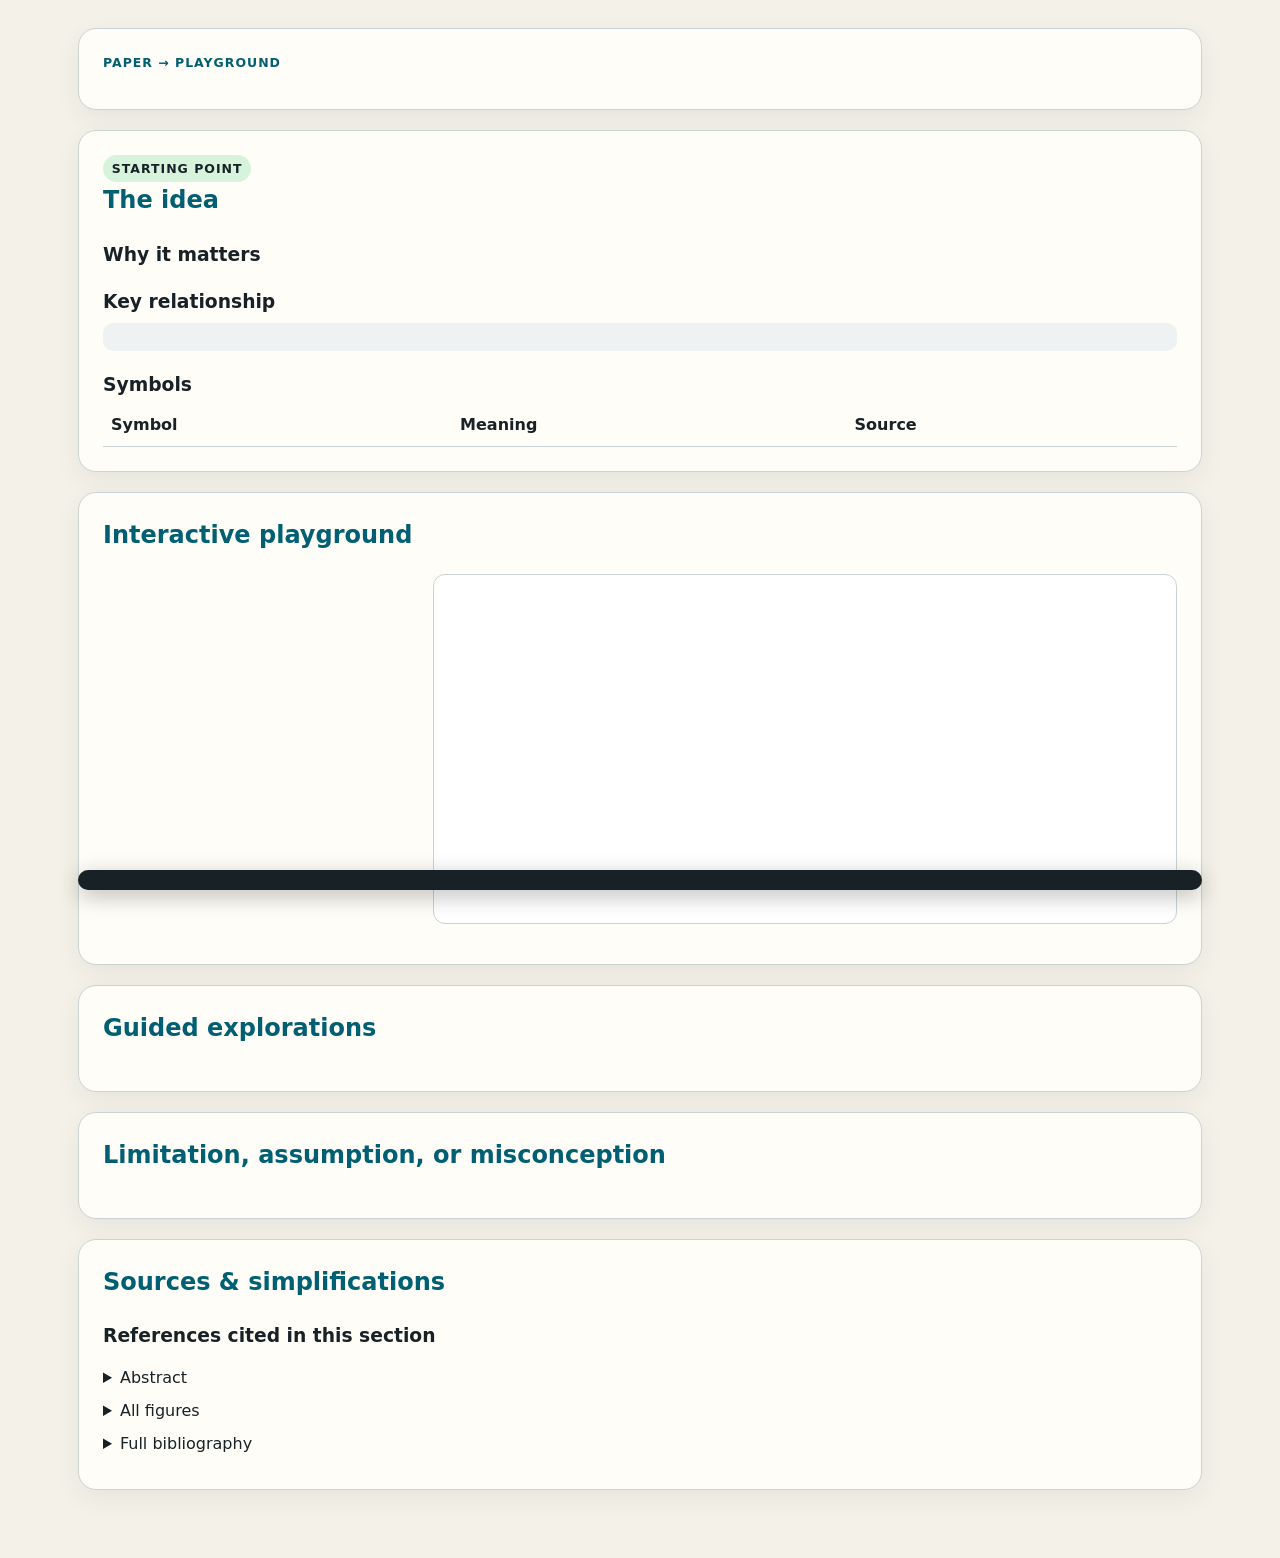
==== templates/page.html @ 56105732 "version 1" ====
<!doctype html>
<html lang="en"><head><meta charset="utf-8"><meta name="viewport" content="width=device-width,initial-scale=1">
<title>__TITLE__</title><style>
:root{--bg:#f4f1e8;--card:#fffdf7;--ink:#172126;--muted:#59656b;--accent:#005f73;--hot:#ee9b00;--line:#cad3d4;--paper:#d8f3dc;--toy:#fff0c2}*{box-sizing:border-box}body{margin:0;background:var(--bg);color:var(--ink);font:16px/1.55 system-ui,-apple-system,sans-serif}main{max-width:1180px;margin:auto;padding:28px}.card{background:var(--card);border:1px solid var(--line);border-radius:18px;padding:24px;margin:0 0 20px;box-shadow:0 8px 24px #17343a10}h1{font-size:clamp(2rem,5vw,4rem);line-height:1.05;margin:.2em 0}h2{margin-top:0;color:var(--accent)}h3{margin-bottom:.35em}.kicker,.badge{font-size:.78rem;text-transform:uppercase;letter-spacing:.08em;font-weight:750}.kicker{color:var(--accent)}.badge{display:inline-block;border-radius:999px;padding:.25rem .55rem;background:var(--paper)}.badge.toy{background:var(--toy)}.meta,.muted{color:var(--muted)}a{color:var(--accent)}.grid{display:grid;grid-template-columns:minmax(240px,.75fr) minmax(0,1.8fr);gap:20px}.controls label{display:block;font-weight:700;margin:1rem 0 .25rem}.controls input:not([type=checkbox]),.controls select,.controls textarea{width:100%}.controls input[type=range]{accent-color:var(--accent)}.control-row{border-bottom:1px solid var(--line);padding-bottom:.7rem}.help{font-size:.85rem;color:var(--muted)}.value{font-variant-numeric:tabular-nums;color:var(--accent)}.visual{min-height:350px;border:1px solid var(--line);border-radius:12px;padding:12px;background:#fff}.visual svg{width:100%;height:auto;max-height:430px}.error{display:none;background:#ffd6d6;color:#701c1c;padding:10px;border-radius:8px}.intermediates{display:grid;grid-template-columns:repeat(auto-fit,minmax(130px,1fr));gap:10px;margin-top:12px}.metric{background:#edf6f7;padding:10px;border-radius:10px}.metric b{display:block;font-size:1.25rem}.explore{border-left:5px solid var(--hot);padding-left:16px}.explorations{display:grid;grid-template-columns:1fr 1fr;gap:16px}button{border:0;border-radius:9px;background:var(--accent);color:#fff;padding:.65rem .9rem;font-weight:700;cursor:pointer}table{border-collapse:collapse;width:100%}th,td{text-align:left;padding:.5rem;border-bottom:1px solid var(--line)}code.eq{display:block;overflow:auto;padding:14px;border-radius:10px;background:#eef2f2;font-size:1.05rem}.notice{position:sticky;bottom:10px;background:#172126;color:#fff;padding:10px 16px;border-radius:12px;box-shadow:0 6px 22px #0004}.flash{animation:flash 1.1s}@keyframes flash{50%{outline:5px solid #ee9b0070}}details{margin:.5rem 0}figure img{max-width:100%;height:auto}@media(max-width:760px){main{padding:14px}.grid,.explorations{grid-template-columns:1fr}}@media(prefers-color-scheme:dark){:root{--bg:#101719;--card:#182326;--ink:#eef5f4;--muted:#b2c1c1;--line:#385055;--accent:#94d2bd}.visual{background:#fff;color:#172126}.metric{background:#24363a}}
</style></head><body><main>
<section class="card" id="paper"><div class="kicker">Paper → Playground</div><h1 id="page-title"></h1><div id="paper-meta" class="meta"></div><div id="paper-links"></div></section>
<section class="card"><span class="badge">Starting point</span><h2>The idea</h2><p id="idea"></p><h3>Why it matters</h3><p id="why"></p><h3>Key relationship</h3><code class="eq" id="equation"></code><h3>Symbols</h3><table><thead><tr><th>Symbol</th><th>Meaning</th><th>Source</th></tr></thead><tbody id="symbols"></tbody></table></section>
<section class="card" id="figure-section" hidden><h2>Paper figure</h2><div id="figures"></div></section>
<section class="card"><h2>Interactive playground</h2><p class="muted" id="toy-notice"></p><div class="error" id="runtime-error"></div><div class="grid"><aside class="controls" id="controls"></aside><div><div class="visual" id="visual" role="img"></div><p id="view-caption" class="muted"></p><div class="intermediates" id="intermediates"></div></div></div></section>
<section class="card"><h2>Guided explorations</h2><div class="explorations" id="explorations"></div></section>
<section class="card"><h2>Limitation, assumption, or misconception</h2><p id="limitation"></p></section>
<section class="card"><h2>Sources & simplifications</h2><div id="claims"></div><h3>References cited in this section</h3><ol id="references"></ol><details><summary>Abstract</summary><p id="abstract"></p></details><details><summary>All figures</summary><div id="all-figures"></div></details><details><summary>Full bibliography</summary><ol id="bibliography"></ol></details></section>
<div class="notice" id="fixed-notice"></div>
</main><script>
'use strict';const SPEC=__SPEC__;const PAPER=__PAPER__;const EXTRA=__EXTRA__;const compute=(__COMPUTE__);const draw=(__DRAW__);
const $=s=>document.querySelector(s),el=(t,c)=>{const x=document.createElement(t);if(c)x.className=c;return x},setText=(s,v)=>{$(s).textContent=v??''};
const state={},setters={};function clone(x){return JSON.parse(JSON.stringify(x))}function path(o,p){return p.split('.').reduce((a,k)=>a&&a[k],o)}function fmt(x,n=3){if(typeof x!=='number')return Array.isArray(x)?x.join(', '):String(x??'—');if(!Number.isFinite(x))return String(x);return Number(x.toFixed(n)).toString()}
function initText(){setText('#page-title',PAPER.title||SPEC.title);setText('#idea',SPEC.intro.idea);setText('#why',SPEC.intro.why_it_matters);setText('#equation',SPEC.intro.key_equation);setText('#toy-notice',SPEC.mechanism.toy_model_notice);setText('#limitation',SPEC.limitation.text);setText('#abstract',PAPER.abstract||'Not available in the supplied source.');setText('#fixed-notice','Illustrative toy model; it does not reproduce the paper’s experimental results.'+(PAPER.mode==='brief_only'?' Source text was unavailable; statements are not verified against the paper.':''));
 $('#paper-meta').textContent=[PAPER.authors.join(', '),PAPER.arxiv_id,PAPER.version,PAPER.dates,PAPER.categories,PAPER.journal_ref].filter(Boolean).join(' · ');const links=$('#paper-links');Object.entries(PAPER.urls).forEach(([k,v])=>{if(!v)return;const a=el('a');a.href=v;a.textContent=k.toUpperCase();a.rel='noopener noreferrer';links.append(a,' ')});
 const sb=$('#symbols');SPEC.symbols.forEach(s=>{const tr=el('tr');[s.symbol,s.meaning,s.source_anchor].forEach(v=>{const td=el('td');td.textContent=v||'—';tr.append(td)});sb.append(tr)});
 const claims=$('#claims');SPEC.claims.forEach(c=>{const p=el('p');const b=el('span','badge '+(c.source==='paper'?'':'toy'));b.textContent=c.source==='paper'?'📄 From paper':c.source==='brief'?'📝 From the brief':'🧪 Our simplification';p.append(b,' ',document.createTextNode(c.text));claims.append(p)});
 [$('#references'),$('#bibliography')].forEach(list=>PAPER.references.forEach(r=>{const li=el('li');li.textContent=r.text;list.append(li)}));
 const af=$('#all-figures');PAPER.figures.forEach(f=>{const p=el('p');p.textContent='Figure '+f.number+': '+f.caption;af.append(p)});if(EXTRA.figures.length){$('#figure-section').hidden=false;EXTRA.figures.forEach(f=>{const fig=el('figure');if(f.data){const img=el('img');img.src=f.data;img.alt=f.caption;fig.append(img)}const cap=el('figcaption');cap.textContent='📄 Figure '+f.number+': '+f.caption+' — '+f.role;fig.append(cap);$('#figures').append(fig)})}}
function initControls(){SPEC.controls.forEach(c=>{state[c.id]=clone(c.default);const box=el('div','control-row'),label=el('label');label.textContent=c.label;label.htmlFor='c-'+c.id;box.append(label);let input;if(c.type==='select'){input=el('select');(c.options||[]).forEach(o=>{const op=el('option');op.value=typeof o==='object'?o.value:o;op.textContent=typeof o==='object'?o.label:o;input.append(op)});input.value=c.default}else if(c.type==='toggle'){input=el('input');input.type='checkbox';input.checked=!!c.default}else if(c.type==='matrix'){input=el('textarea');input.rows=Math.max(2,c.rows||2);input.value=JSON.stringify(c.default)}else{input=el('input');input.type=c.type==='slider'?'range':'number';['min','max','step'].forEach(k=>{if(c[k]!==undefined)input[k]=c[k]});input.value=c.default;const out=el('span','value');out.id='v-'+c.id;box.append(out)}input.id='c-'+c.id;const read=()=>{if(c.type==='toggle')return input.checked;if(c.type==='matrix'){try{return JSON.parse(input.value)}catch(e){return state[c.id]}}if(c.type==='select')return input.value;return Number(input.value)};setters[c.id]=v=>{if(c.type==='toggle')input.checked=!!v;else input.value=c.type==='matrix'?JSON.stringify(v):v;state[c.id]=read()};input.addEventListener('input',()=>{state[c.id]=read();update()});box.append(input);const help=el('div','help');help.textContent=c.help||'';box.append(help);$('#controls').append(box)})}
function chart(value,view){const svgNS='http://www.w3.org/2000/svg',svg=document.createElementNS(svgNS,'svg');svg.setAttribute('viewBox','0 0 640 340');const vals=Array.isArray(value)?value:(value&&typeof value==='object'?Object.values(value):[value]);const nums=vals.flat().filter(x=>typeof x==='number'&&Number.isFinite(x));const max=Math.max(1,...nums.map(Math.abs));if(view.type==='heatmap'&&Array.isArray(value)){const rows=value.length,cols=Math.max(...value.map(r=>r.length));value.forEach((row,i)=>row.forEach((v,j)=>{const rect=document.createElementNS(svgNS,'rect');rect.setAttribute('x',80+j*480/cols);rect.setAttribute('y',30+i*260/rows);rect.setAttribute('width',470/cols);rect.setAttribute('height',250/rows);rect.setAttribute('fill',`hsl(190 60% ${90-55*Math.abs(v)/max}%)`);const tx=document.createElementNS(svgNS,'text');tx.setAttribute('x',90+j*480/cols);tx.setAttribute('y',55+i*260/rows);tx.textContent=fmt(v,2);svg.append(rect,tx)}))}else{nums.forEach((v,i)=>{const w=500/Math.max(1,nums.length),h=240*Math.abs(v)/max,rect=document.createElementNS(svgNS,'rect');rect.setAttribute('x',70+i*w);rect.setAttribute('y',285-h);rect.setAttribute('width',Math.max(8,w-8));rect.setAttribute('height',h);rect.setAttribute('fill','#0a9396');const tx=document.createElementNS(svgNS,'text');tx.setAttribute('x',72+i*w);tx.setAttribute('y',310);tx.textContent=fmt(v,2);svg.append(rect,tx)})}return svg}
function update(){try{const r=compute(clone(state));$('#runtime-error').style.display='none';SPEC.controls.forEach(c=>{const out=$('#v-'+c.id);if(out)out.textContent=' '+fmt(state[c.id])});const host=$('#visual');host.replaceChildren();const custom=SPEC.views.find(v=>v.type==='custom');if(custom&&SPEC.custom_svg){host.innerHTML=draw(clone(state),clone(r));setText('#view-caption',custom.caption)}else{const view=SPEC.views[0]||{type:'bar',bind:'values',caption:''};host.append(chart(path(r,view.bind),view));setText('#view-caption',view.caption)}host.setAttribute('aria-label',(SPEC.views[0]||{}).caption||'Interactive visual');const metrics=$('#intermediates');metrics.replaceChildren();SPEC.intermediates.forEach(m=>{const d=el('div','metric'),b=el('b');b.textContent=fmt(path(r,m.key),m.fmt??3);d.append(b,document.createTextNode(m.label));metrics.append(d)});window.lastResult=r}catch(e){const er=$('#runtime-error');er.textContent='The illustrative calculation could not update: '+e.message;er.style.display='block'}}
function initExplorations(){SPEC.explorations.forEach((x,i)=>{const box=el('article','explore'),h=el('h3');h.textContent=x.title||'Exploration '+(i+1);const p=el('p');p.textContent=x.do+' Observe: '+x.observe+' Why: '+x.why;const b=el('button');b.textContent='Try it';b.addEventListener('click',()=>{Object.entries(x.preset||{}).forEach(([k,v])=>setters[k]&&setters[k](v));update();$('#visual').classList.add('flash');setTimeout(()=>$('#visual').classList.remove('flash'),1200);$('#visual').scrollIntoView({behavior:'smooth',block:'center'})});box.append(h,p,b);$('#explorations').append(box)})}
initText();initControls();initExplorations();update();
</script></body></html>
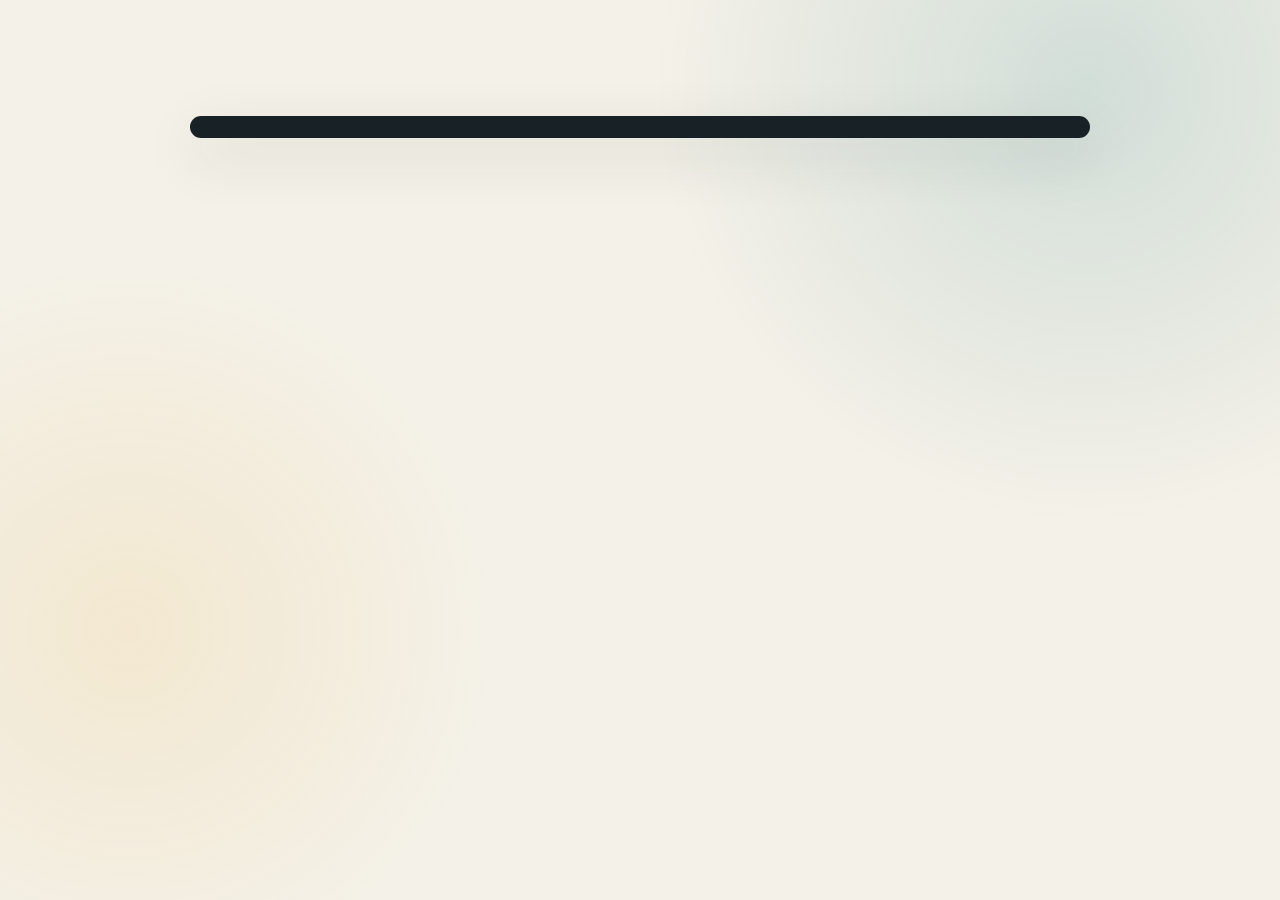
==== commit 3f34ca10: "version 2" ====
--- a/templates/page.html
+++ b/templates/page.html
@@ -1,29 +1,23 @@
-<!doctype html>
-<html lang="en"><head><meta charset="utf-8"><meta name="viewport" content="width=device-width,initial-scale=1">
-<title>__TITLE__</title><style>
-:root{--bg:#f4f1e8;--card:#fffdf7;--ink:#172126;--muted:#59656b;--accent:#005f73;--hot:#ee9b00;--line:#cad3d4;--paper:#d8f3dc;--toy:#fff0c2}*{box-sizing:border-box}body{margin:0;background:var(--bg);color:var(--ink);font:16px/1.55 system-ui,-apple-system,sans-serif}main{max-width:1180px;margin:auto;padding:28px}.card{background:var(--card);border:1px solid var(--line);border-radius:18px;padding:24px;margin:0 0 20px;box-shadow:0 8px 24px #17343a10}h1{font-size:clamp(2rem,5vw,4rem);line-height:1.05;margin:.2em 0}h2{margin-top:0;color:var(--accent)}h3{margin-bottom:.35em}.kicker,.badge{font-size:.78rem;text-transform:uppercase;letter-spacing:.08em;font-weight:750}.kicker{color:var(--accent)}.badge{display:inline-block;border-radius:999px;padding:.25rem .55rem;background:var(--paper)}.badge.toy{background:var(--toy)}.meta,.muted{color:var(--muted)}a{color:var(--accent)}.grid{display:grid;grid-template-columns:minmax(240px,.75fr) minmax(0,1.8fr);gap:20px}.controls label{display:block;font-weight:700;margin:1rem 0 .25rem}.controls input:not([type=checkbox]),.controls select,.controls textarea{width:100%}.controls input[type=range]{accent-color:var(--accent)}.control-row{border-bottom:1px solid var(--line);padding-bottom:.7rem}.help{font-size:.85rem;color:var(--muted)}.value{font-variant-numeric:tabular-nums;color:var(--accent)}.visual{min-height:350px;border:1px solid var(--line);border-radius:12px;padding:12px;background:#fff}.visual svg{width:100%;height:auto;max-height:430px}.error{display:none;background:#ffd6d6;color:#701c1c;padding:10px;border-radius:8px}.intermediates{display:grid;grid-template-columns:repeat(auto-fit,minmax(130px,1fr));gap:10px;margin-top:12px}.metric{background:#edf6f7;padding:10px;border-radius:10px}.metric b{display:block;font-size:1.25rem}.explore{border-left:5px solid var(--hot);padding-left:16px}.explorations{display:grid;grid-template-columns:1fr 1fr;gap:16px}button{border:0;border-radius:9px;background:var(--accent);color:#fff;padding:.65rem .9rem;font-weight:700;cursor:pointer}table{border-collapse:collapse;width:100%}th,td{text-align:left;padding:.5rem;border-bottom:1px solid var(--line)}code.eq{display:block;overflow:auto;padding:14px;border-radius:10px;background:#eef2f2;font-size:1.05rem}.notice{position:sticky;bottom:10px;background:#172126;color:#fff;padding:10px 16px;border-radius:12px;box-shadow:0 6px 22px #0004}.flash{animation:flash 1.1s}@keyframes flash{50%{outline:5px solid #ee9b0070}}details{margin:.5rem 0}figure img{max-width:100%;height:auto}@media(max-width:760px){main{padding:14px}.grid,.explorations{grid-template-columns:1fr}}@media(prefers-color-scheme:dark){:root{--bg:#101719;--card:#182326;--ink:#eef5f4;--muted:#b2c1c1;--line:#385055;--accent:#94d2bd}.visual{background:#fff;color:#172126}.metric{background:#24363a}}
-</style></head><body><main>
-<section class="card" id="paper"><div class="kicker">Paper → Playground</div><h1 id="page-title"></h1><div id="paper-meta" class="meta"></div><div id="paper-links"></div></section>
-<section class="card"><span class="badge">Starting point</span><h2>The idea</h2><p id="idea"></p><h3>Why it matters</h3><p id="why"></p><h3>Key relationship</h3><code class="eq" id="equation"></code><h3>Symbols</h3><table><thead><tr><th>Symbol</th><th>Meaning</th><th>Source</th></tr></thead><tbody id="symbols"></tbody></table></section>
-<section class="card" id="figure-section" hidden><h2>Paper figure</h2><div id="figures"></div></section>
-<section class="card"><h2>Interactive playground</h2><p class="muted" id="toy-notice"></p><div class="error" id="runtime-error"></div><div class="grid"><aside class="controls" id="controls"></aside><div><div class="visual" id="visual" role="img"></div><p id="view-caption" class="muted"></p><div class="intermediates" id="intermediates"></div></div></div></section>
-<section class="card"><h2>Guided explorations</h2><div class="explorations" id="explorations"></div></section>
-<section class="card"><h2>Limitation, assumption, or misconception</h2><p id="limitation"></p></section>
-<section class="card"><h2>Sources & simplifications</h2><div id="claims"></div><h3>References cited in this section</h3><ol id="references"></ol><details><summary>Abstract</summary><p id="abstract"></p></details><details><summary>All figures</summary><div id="all-figures"></div></details><details><summary>Full bibliography</summary><ol id="bibliography"></ol></details></section>
-<div class="notice" id="fixed-notice"></div>
-</main><script>
-'use strict';const SPEC=__SPEC__;const PAPER=__PAPER__;const EXTRA=__EXTRA__;const compute=(__COMPUTE__);const draw=(__DRAW__);
-const $=s=>document.querySelector(s),el=(t,c)=>{const x=document.createElement(t);if(c)x.className=c;return x},setText=(s,v)=>{$(s).textContent=v??''};
-const state={},setters={};function clone(x){return JSON.parse(JSON.stringify(x))}function path(o,p){return p.split('.').reduce((a,k)=>a&&a[k],o)}function fmt(x,n=3){if(typeof x!=='number')return Array.isArray(x)?x.join(', '):String(x??'—');if(!Number.isFinite(x))return String(x);return Number(x.toFixed(n)).toString()}
-function initText(){setText('#page-title',PAPER.title||SPEC.title);setText('#idea',SPEC.intro.idea);setText('#why',SPEC.intro.why_it_matters);setText('#equation',SPEC.intro.key_equation);setText('#toy-notice',SPEC.mechanism.toy_model_notice);setText('#limitation',SPEC.limitation.text);setText('#abstract',PAPER.abstract||'Not available in the supplied source.');setText('#fixed-notice','Illustrative toy model; it does not reproduce the paper’s experimental results.'+(PAPER.mode==='brief_only'?' Source text was unavailable; statements are not verified against the paper.':''));
- $('#paper-meta').textContent=[PAPER.authors.join(', '),PAPER.arxiv_id,PAPER.version,PAPER.dates,PAPER.categories,PAPER.journal_ref].filter(Boolean).join(' · ');const links=$('#paper-links');Object.entries(PAPER.urls).forEach(([k,v])=>{if(!v)return;const a=el('a');a.href=v;a.textContent=k.toUpperCase();a.rel='noopener noreferrer';links.append(a,' ')});
- const sb=$('#symbols');SPEC.symbols.forEach(s=>{const tr=el('tr');[s.symbol,s.meaning,s.source_anchor].forEach(v=>{const td=el('td');td.textContent=v||'—';tr.append(td)});sb.append(tr)});
- const claims=$('#claims');SPEC.claims.forEach(c=>{const p=el('p');const b=el('span','badge '+(c.source==='paper'?'':'toy'));b.textContent=c.source==='paper'?'📄 From paper':c.source==='brief'?'📝 From the brief':'🧪 Our simplification';p.append(b,' ',document.createTextNode(c.text));claims.append(p)});
- [$('#references'),$('#bibliography')].forEach(list=>PAPER.references.forEach(r=>{const li=el('li');li.textContent=r.text;list.append(li)}));
- const af=$('#all-figures');PAPER.figures.forEach(f=>{const p=el('p');p.textContent='Figure '+f.number+': '+f.caption;af.append(p)});if(EXTRA.figures.length){$('#figure-section').hidden=false;EXTRA.figures.forEach(f=>{const fig=el('figure');if(f.data){const img=el('img');img.src=f.data;img.alt=f.caption;fig.append(img)}const cap=el('figcaption');cap.textContent='📄 Figure '+f.number+': '+f.caption+' — '+f.role;fig.append(cap);$('#figures').append(fig)})}}
-function initControls(){SPEC.controls.forEach(c=>{state[c.id]=clone(c.default);const box=el('div','control-row'),label=el('label');label.textContent=c.label;label.htmlFor='c-'+c.id;box.append(label);let input;if(c.type==='select'){input=el('select');(c.options||[]).forEach(o=>{const op=el('option');op.value=typeof o==='object'?o.value:o;op.textContent=typeof o==='object'?o.label:o;input.append(op)});input.value=c.default}else if(c.type==='toggle'){input=el('input');input.type='checkbox';input.checked=!!c.default}else if(c.type==='matrix'){input=el('textarea');input.rows=Math.max(2,c.rows||2);input.value=JSON.stringify(c.default)}else{input=el('input');input.type=c.type==='slider'?'range':'number';['min','max','step'].forEach(k=>{if(c[k]!==undefined)input[k]=c[k]});input.value=c.default;const out=el('span','value');out.id='v-'+c.id;box.append(out)}input.id='c-'+c.id;const read=()=>{if(c.type==='toggle')return input.checked;if(c.type==='matrix'){try{return JSON.parse(input.value)}catch(e){return state[c.id]}}if(c.type==='select')return input.value;return Number(input.value)};setters[c.id]=v=>{if(c.type==='toggle')input.checked=!!v;else input.value=c.type==='matrix'?JSON.stringify(v):v;state[c.id]=read()};input.addEventListener('input',()=>{state[c.id]=read();update()});box.append(input);const help=el('div','help');help.textContent=c.help||'';box.append(help);$('#controls').append(box)})}
-function chart(value,view){const svgNS='http://www.w3.org/2000/svg',svg=document.createElementNS(svgNS,'svg');svg.setAttribute('viewBox','0 0 640 340');const vals=Array.isArray(value)?value:(value&&typeof value==='object'?Object.values(value):[value]);const nums=vals.flat().filter(x=>typeof x==='number'&&Number.isFinite(x));const max=Math.max(1,...nums.map(Math.abs));if(view.type==='heatmap'&&Array.isArray(value)){const rows=value.length,cols=Math.max(...value.map(r=>r.length));value.forEach((row,i)=>row.forEach((v,j)=>{const rect=document.createElementNS(svgNS,'rect');rect.setAttribute('x',80+j*480/cols);rect.setAttribute('y',30+i*260/rows);rect.setAttribute('width',470/cols);rect.setAttribute('height',250/rows);rect.setAttribute('fill',`hsl(190 60% ${90-55*Math.abs(v)/max}%)`);const tx=document.createElementNS(svgNS,'text');tx.setAttribute('x',90+j*480/cols);tx.setAttribute('y',55+i*260/rows);tx.textContent=fmt(v,2);svg.append(rect,tx)}))}else{nums.forEach((v,i)=>{const w=500/Math.max(1,nums.length),h=240*Math.abs(v)/max,rect=document.createElementNS(svgNS,'rect');rect.setAttribute('x',70+i*w);rect.setAttribute('y',285-h);rect.setAttribute('width',Math.max(8,w-8));rect.setAttribute('height',h);rect.setAttribute('fill','#0a9396');const tx=document.createElementNS(svgNS,'text');tx.setAttribute('x',72+i*w);tx.setAttribute('y',310);tx.textContent=fmt(v,2);svg.append(rect,tx)})}return svg}
-function update(){try{const r=compute(clone(state));$('#runtime-error').style.display='none';SPEC.controls.forEach(c=>{const out=$('#v-'+c.id);if(out)out.textContent=' '+fmt(state[c.id])});const host=$('#visual');host.replaceChildren();const custom=SPEC.views.find(v=>v.type==='custom');if(custom&&SPEC.custom_svg){host.innerHTML=draw(clone(state),clone(r));setText('#view-caption',custom.caption)}else{const view=SPEC.views[0]||{type:'bar',bind:'values',caption:''};host.append(chart(path(r,view.bind),view));setText('#view-caption',view.caption)}host.setAttribute('aria-label',(SPEC.views[0]||{}).caption||'Interactive visual');const metrics=$('#intermediates');metrics.replaceChildren();SPEC.intermediates.forEach(m=>{const d=el('div','metric'),b=el('b');b.textContent=fmt(path(r,m.key),m.fmt??3);d.append(b,document.createTextNode(m.label));metrics.append(d)});window.lastResult=r}catch(e){const er=$('#runtime-error');er.textContent='The illustrative calculation could not update: '+e.message;er.style.display='block'}}
-function initExplorations(){SPEC.explorations.forEach((x,i)=>{const box=el('article','explore'),h=el('h3');h.textContent=x.title||'Exploration '+(i+1);const p=el('p');p.textContent=x.do+' Observe: '+x.observe+' Why: '+x.why;const b=el('button');b.textContent='Try it';b.addEventListener('click',()=>{Object.entries(x.preset||{}).forEach(([k,v])=>setters[k]&&setters[k](v));update();$('#visual').classList.add('flash');setTimeout(()=>$('#visual').classList.remove('flash'),1200);$('#visual').scrollIntoView({behavior:'smooth',block:'center'})});box.append(h,p,b);$('#explorations').append(box)})}
-initText();initControls();initExplorations();update();
+<!doctype html><html lang="en"><head><meta charset="utf-8"><meta name="viewport" content="width=device-width,initial-scale=1"><title>__TITLE__</title>
+<style>
+:root{--bg:#f4f1e8;--surface:#fffdf7;--surface2:#eef5f3;--ink:#172126;--muted:#5d6a6f;--accent:#006d77;--accent2:#ee9b00;--line:#c8d2d1;--shadow:0 18px 55px #102b3020;--radius:22px;--display:system-ui,-apple-system,sans-serif;--body:system-ui,-apple-system,sans-serif}*{box-sizing:border-box}html{scroll-behavior:smooth}body{margin:0;background:var(--bg);color:var(--ink);font:16px/1.6 var(--body);transition:background .25s,color .25s}body:before{content:"";position:fixed;inset:0;pointer-events:none;z-index:-1;background:radial-gradient(circle at 85% 10%,color-mix(in srgb,var(--accent) 14%,transparent),transparent 32%),radial-gradient(circle at 10% 70%,color-mix(in srgb,var(--accent2) 10%,transparent),transparent 28%)}body[data-theme=blueprint]{--bg:#eaf1f4;--surface:#fafdff;--surface2:#e3f2f5;--ink:#102c3a;--muted:#4f6873;--accent:#006d77;--accent2:#ca6702;--line:#b9cdd4}body[data-theme=aurora]{--bg:#0f1720;--surface:#17232d;--surface2:#1e3038;--ink:#edfafa;--muted:#aac2c5;--accent:#65d6c2;--accent2:#f2b84b;--line:#35505a;--shadow:0 20px 60px #0007}body[data-theme=graphite]{--bg:#ecebea;--surface:#fafafa;--surface2:#e7e7e7;--ink:#171717;--muted:#606060;--accent:#b3261e;--accent2:#333;--line:#c7c7c7;--radius:8px}body[data-theme=parchment]{--bg:#f1ead9;--surface:#fffaf0;--surface2:#f5ecd8;--ink:#2f291f;--muted:#716653;--accent:#7f5539;--accent2:#c38e3d;--line:#d8cbb4}body[data-theme=circuit]{--bg:#071a17;--surface:#0d2722;--surface2:#12342c;--ink:#e8fff5;--muted:#a7cbbd;--accent:#54e0a3;--accent2:#ffcb69;--line:#285146;--shadow:0 18px 60px #0008}body[data-theme=spectrum]{--bg:#f4efff;--surface:#fff;--surface2:#f0e8ff;--ink:#25183e;--muted:#6d5e80;--accent:#6d3bd1;--accent2:#e85d75;--line:#d8cbea}body[data-theme=blueprint]:after,body[data-theme=circuit]:after{content:"";position:fixed;inset:0;z-index:-2;opacity:.2;background-image:linear-gradient(var(--line) 1px,transparent 1px),linear-gradient(90deg,var(--line) 1px,transparent 1px);background-size:32px 32px}body[data-type=editorial]{--display:Georgia,serif;--body:Georgia,serif}body[data-type=compact]{font-size:15px}main{max-width:1200px;margin:auto;padding:clamp(14px,4vw,48px)}h1,h2,h3{font-family:var(--display);line-height:1.08}h1{font-size:clamp(2.4rem,7vw,6.7rem);letter-spacing:-.055em;margin:.18em 0}h2{font-size:clamp(1.65rem,3.2vw,2.8rem);letter-spacing:-.025em;margin:.1em 0 .7em}h3{margin:.2em 0 .45em}p{max-width:72ch}.component{position:relative;margin:clamp(18px,4vw,54px) 0}.surface{background:color-mix(in srgb,var(--surface) 94%,transparent);border:1px solid var(--line);border-radius:var(--radius);padding:clamp(20px,4vw,42px);box-shadow:var(--shadow);backdrop-filter:blur(14px)}.eyebrow,.badge{font:750 .75rem/1 var(--body);letter-spacing:.11em;text-transform:uppercase}.eyebrow{color:var(--accent)}.badge{display:inline-flex;border:1px solid currentColor;border-radius:999px;padding:.42rem .65rem}.muted,.help{color:var(--muted)}.hero{min-height:58vh;display:grid;align-items:end;border-bottom:1px solid var(--line);padding:7vh 0 5vh}.hero.split{grid-template-columns:1.5fr .7fr;gap:7vw}.hero.statement{text-align:center;place-items:center}.hero.statement p{margin-inline:auto}.hero.compact{min-height:auto;padding:4vh 0}.hero-copy{font-size:clamp(1.05rem,2vw,1.35rem);color:var(--muted)}.outcomes{counter-reset:item;display:grid;gap:10px}.outcome{display:grid;grid-template-columns:2rem 1fr;gap:8px;padding:12px 0;border-bottom:1px solid var(--line)}.outcome:before{counter-increment:item;content:counter(item,decimal-leading-zero);color:var(--accent);font-weight:800}.source-strip{display:flex;flex-wrap:wrap;align-items:center;gap:10px 20px}.source-strip.ribbon{border-block:1px solid var(--line);padding:18px 0}.source-strip.card{padding:20px;background:var(--surface2);border-radius:var(--radius)}a{color:var(--accent);text-decoration-thickness:1px;text-underline-offset:3px}.concept.equation_focus{display:grid;grid-template-columns:.8fr 1.2fr;gap:5vw;align-items:center}.concept.two_column{columns:2;column-gap:5vw}.equation{display:block;overflow:auto;padding:clamp(18px,4vw,34px);border:1px solid var(--line);border-radius:calc(var(--radius)*.7);background:var(--surface2);font:600 clamp(1rem,2.3vw,1.5rem)/1.5 ui-monospace,SFMono-Regular,monospace;color:var(--accent)}.symbol-grid{display:grid;grid-template-columns:repeat(auto-fit,minmax(190px,1fr));gap:10px}.symbol-chip{padding:16px;border:1px solid var(--line);border-radius:14px;background:var(--surface)}.symbol-chip b{font:700 1.35rem ui-monospace,monospace;color:var(--accent)}table{border-collapse:collapse;width:100%}th,td{text-align:left;padding:.65rem;border-bottom:1px solid var(--line);vertical-align:top}.figure-grid{display:grid;grid-template-columns:repeat(auto-fit,minmax(260px,1fr));gap:18px}.figure-card{margin:0;padding:12px;border:1px solid var(--line);border-radius:16px}.figure-card img{max-width:100%;height:auto;border-radius:10px}.lab.dashboard .lab-grid{grid-template-columns:1fr}.lab.canvas .visual{min-height:520px}.lab-grid{display:grid;grid-template-columns:minmax(230px,.7fr) minmax(0,1.7fr);gap:20px}.controls{padding:2px}.control-row{border-bottom:1px solid var(--line);padding:12px 0}.controls label{display:block;font-weight:750;margin-bottom:5px}.controls input:not([type=checkbox]),.controls select,.controls textarea{width:100%;accent-color:var(--accent)}.value{color:var(--accent);font-variant-numeric:tabular-nums}.help{font-size:.82rem}.visual{min-height:360px;border:1px solid var(--line);border-radius:16px;padding:12px;background:#fff;color:#172126;overflow:hidden}.visual svg{display:block;width:100%;height:auto;max-height:500px}.error{display:none;background:#ffd8d8;color:#781d1d;padding:12px;border-radius:10px}.metrics{display:grid;grid-template-columns:repeat(auto-fit,minmax(130px,1fr));gap:10px;margin-top:12px}.metric{padding:13px;border-radius:12px;background:var(--surface2)}.metric b{display:block;font:750 1.3rem ui-monospace,monospace;color:var(--accent)}.exploration-grid{display:grid;grid-template-columns:1fr 1fr;gap:16px}.exploration-grid.steps{grid-template-columns:1fr}.explore{border-left:5px solid var(--accent2)}button{border:0;border-radius:10px;background:var(--accent);color:var(--bg);padding:.75rem 1rem;font-weight:800;cursor:pointer}.limitation.callout{border-left:8px solid var(--accent2)}.limitation.margin_note{max-width:760px;margin-left:auto;border-right:8px solid var(--accent2)}.claim{display:grid;grid-template-columns:auto 1fr;gap:10px;align-items:start;margin:14px 0}.appendix details{border-bottom:1px solid var(--line);padding:12px 0}.notice{position:sticky;bottom:10px;z-index:5;max-width:900px;margin:20px auto;background:var(--ink);color:var(--bg);padding:11px 16px;border-radius:12px;box-shadow:var(--shadow)}.flash{animation:flash 1.1s}@keyframes flash{50%{outline:6px solid color-mix(in srgb,var(--accent2) 65%,transparent)}}@media(max-width:760px){main{padding:14px}.hero.split,.concept.equation_focus,.lab-grid,.exploration-grid{grid-template-columns:1fr}.concept.two_column{columns:1}.hero{min-height:auto;padding-top:9vh}}
+</style></head><body><main id="app"></main><div class="notice" id="fixed-notice"></div>
+<script>
+'use strict';const SPEC=__SPEC__;const PAPER=__PAPER__;const EXTRA=__EXTRA__;const compute=(__COMPUTE__);const draw=(__DRAW__);const $=s=>document.querySelector(s),node=(t,c)=>{const x=document.createElement(t);if(c)x.className=c;return x},txt=(t,v,c)=>{const x=node(t,c);x.textContent=v??'';return x},section=(name,variant)=>{const x=node('section','component '+name+' '+variant);x.dataset.component=name;return x};const state={},setters={};function clone(x){return JSON.parse(JSON.stringify(x))}function path(o,p){return String(p||'').split('.').reduce((a,k)=>a&&a[k],o)}function fmt(x,n=3){if(typeof x!=='number')return Array.isArray(x)?x.join(', '):String(x??'—');if(!Number.isFinite(x))return String(x);return Number(x.toFixed(n)).toString()}function titleBlock(kicker,title){const f=document.createDocumentFragment();f.append(txt('div',kicker,'eyebrow'),txt('h2',title));return f}
+function hero(v){const s=section('hero',v),copy=node('div');copy.append(txt('div','Interactive paper explainer','eyebrow'),txt('h1',PAPER.title||SPEC.title),txt('p',SPEC.plan.core_idea||SPEC.intro.idea,'hero-copy'));const list=node('div','outcomes');(SPEC.plan.learning_outcomes||[]).forEach(o=>list.append(txt('div',o.outcome,'outcome')));s.append(copy,list);return s}
+function sourceStrip(v){const s=section('source-strip',v);s.append(txt('span','Source grounding','badge'),txt('span',[PAPER.authors.join(', '),PAPER.arxiv_id,PAPER.version,PAPER.categories].filter(Boolean).join(' · '),'muted'));Object.entries(PAPER.urls||{}).forEach(([k,url])=>{if(!url)return;const a=txt('a',k.toUpperCase());a.href=url;a.rel='noopener noreferrer';s.append(a)});return s}
+function concept(v){const s=section('concept surface',v),prose=node('div');prose.append(titleBlock('Starting point','The mechanism'),txt('p',SPEC.intro.idea),txt('h3','Why it matters'),txt('p',SPEC.intro.why_it_matters));const eq=node('div');eq.append(txt('div','Key relationship','eyebrow'),txt('code',SPEC.intro.key_equation,'equation'));s.append(prose,eq);return s}
+function symbols(v){const s=section('symbols surface',v);s.append(titleBlock('Notation','Read the symbols'));if(v==='chips'){const grid=node('div','symbol-grid');SPEC.symbols.forEach(x=>{const c=node('article','symbol-chip');c.append(txt('b',x.symbol),txt('p',x.meaning),txt('small',x.source_anchor,'muted'));grid.append(c)});s.append(grid)}else{const table=node('table'),head=node('tr');['Symbol','Meaning','Source'].forEach(x=>head.append(txt('th',x)));table.append(head);SPEC.symbols.forEach(x=>{const tr=node('tr');[x.symbol,x.meaning,x.source_anchor].forEach(y=>tr.append(txt('td',y)));table.append(tr)});s.append(table)}return s}
+function paperFigure(v){if(!EXTRA.figures.length)return null;const s=section('paper-figure surface',v),grid=node('div','figure-grid');s.append(titleBlock('From the paper','Figure as evidence'));EXTRA.figures.forEach(f=>{const fig=node('figure','figure-card');if(f.data){const img=node('img');img.src=f.data;img.alt=f.caption;fig.append(img)}fig.append(txt('figcaption','📄 Figure '+f.number+': '+f.caption+' — '+f.role));grid.append(fig)});s.append(grid);return s}
+function playground(v){const s=section('lab surface',v);s.append(titleBlock('Executable explanation','Try the mechanism'),txt('p',SPEC.mechanism.toy_model_notice,'muted'));const error=node('div','error');error.id='runtime-error';s.append(error);const grid=node('div','lab-grid'),controls=node('aside','controls'),right=node('div'),visual=node('div','visual');controls.id='controls';visual.id='visual';visual.setAttribute('role','img');const caption=txt('p','', 'muted');caption.id='view-caption';const metrics=node('div','metrics');metrics.id='intermediates';right.append(visual,caption,metrics);grid.append(controls,right);s.append(grid);return s}
+function explorations(v){const s=section('explorations surface',v),grid=node('div','exploration-grid '+v);grid.id='explorations';s.append(titleBlock('Guided inquiry','Two things to try'),grid);return s}
+function limitation(v){const s=section('limitation surface',v);s.append(titleBlock(SPEC.limitation.kind||'Reality check','Where the model stops'),txt('p',SPEC.limitation.text));return s}
+function evidence(v){const s=section('evidence surface',v),claims=node('div');claims.id='claims';s.append(titleBlock('Grounding ledger','Sources & simplifications'),claims);SPEC.claims.forEach(c=>{const row=node('div','claim'),b=txt('span',c.source==='paper'?'📄 Paper':c.source==='brief'?'📝 Brief':'🧪 Simplification','badge');row.append(b,txt('span',c.text));claims.append(row)});const refs=node('ol');refs.id='references';PAPER.references.forEach(r=>refs.append(txt('li',r.text)));if(PAPER.references.length){s.append(txt('h3','References cited'),refs)}return s}
+function appendix(v){const s=section('appendix surface',v);s.append(titleBlock('Deep cuts','Paper appendix'));const details=(label,content)=>{const d=node('details');d.append(txt('summary',label),content);return d};s.append(details('Abstract',txt('p',PAPER.abstract||'Not available.')));const figs=node('div');PAPER.figures.forEach(f=>figs.append(txt('p','Figure '+f.number+': '+f.caption)));s.append(details('All figures',figs));const bib=node('ol');PAPER.references.forEach(r=>bib.append(txt('li',r.text)));s.append(details('Full bibliography',bib));return s}
+const COMPONENTS={hero,source_strip:sourceStrip,concept,symbols,paper_figure:paperFigure,playground,explorations,limitation,evidence,appendix};function build(){const d=SPEC.design||{};document.body.dataset.theme=d.theme||'parchment';document.body.dataset.type=d.typography||'editorial';if(d.accent)document.documentElement.style.setProperty('--accent',d.accent);const app=$('#app');(d.composition||[]).forEach(item=>{const maker=COMPONENTS[item.component];if(maker){const made=maker(item.variant);if(made)app.append(made)}});$('#fixed-notice').textContent='Illustrative toy model; it does not reproduce the paper’s experimental results.'+(PAPER.mode==='brief_only'?' Source text was unavailable; statements are not verified against the paper.':'')}
+function initControls(){SPEC.controls.forEach(c=>{state[c.id]=clone(c.default);const box=node('div','control-row'),label=txt('label',c.label);label.htmlFor='c-'+c.id;box.append(label);let input;if(c.type==='select'){input=node('select');(c.options||[]).forEach(o=>{const op=txt('option',typeof o==='object'?o.label:o);op.value=typeof o==='object'?o.value:o;input.append(op)});input.value=c.default}else if(c.type==='toggle'){input=node('input');input.type='checkbox';input.checked=!!c.default}else if(c.type==='matrix'){input=node('textarea');input.rows=Math.max(2,c.rows||2);input.value=JSON.stringify(c.default)}else{input=node('input');input.type=c.type==='slider'?'range':'number';['min','max','step'].forEach(k=>{if(c[k]!==undefined)input[k]=c[k]});input.value=c.default;const out=txt('span',' ','value');out.id='v-'+c.id;box.append(out)}input.id='c-'+c.id;const read=()=>{if(c.type==='toggle')return input.checked;if(c.type==='matrix'){try{return JSON.parse(input.value)}catch(e){return state[c.id]}}if(c.type==='select')return input.value;return Number(input.value)};setters[c.id]=v=>{if(c.type==='toggle')input.checked=!!v;else input.value=c.type==='matrix'?JSON.stringify(v):v;state[c.id]=read()};input.addEventListener('input',()=>{state[c.id]=read();update()});box.append(input,txt('div',c.help||'','help'));$('#controls').append(box)})}
+function chart(value,view){const ns='http://www.w3.org/2000/svg',svg=document.createElementNS(ns,'svg');svg.setAttribute('viewBox','0 0 640 340');const vals=Array.isArray(value)?value:(value&&typeof value==='object'?Object.values(value):[value]),nums=vals.flat().filter(x=>typeof x==='number'&&Number.isFinite(x)),max=Math.max(1,...nums.map(Math.abs));if(view.type==='heatmap'&&Array.isArray(value)){const rows=value.length,cols=Math.max(1,...value.map(r=>r.length));value.forEach((row,i)=>row.forEach((n,j)=>{const rect=document.createElementNS(ns,'rect');rect.setAttribute('x',80+j*480/cols);rect.setAttribute('y',30+i*260/rows);rect.setAttribute('width',470/cols);rect.setAttribute('height',250/rows);rect.setAttribute('fill',`hsl(190 60% ${90-55*Math.abs(n)/max}%)`);const t=document.createElementNS(ns,'text');t.setAttribute('x',90+j*480/cols);t.setAttribute('y',55+i*260/rows);t.textContent=fmt(n,2);svg.append(rect,t)}))}else nums.forEach((n,i)=>{const w=500/Math.max(1,nums.length),h=240*Math.abs(n)/max,r=document.createElementNS(ns,'rect');r.setAttribute('x',70+i*w);r.setAttribute('y',285-h);r.setAttribute('width',Math.max(8,w-8));r.setAttribute('height',h);r.setAttribute('fill','#0a9396');const t=document.createElementNS(ns,'text');t.setAttribute('x',72+i*w);t.setAttribute('y',310);t.textContent=fmt(n,2);svg.append(r,t)});return svg}
+function update(){try{const r=compute(clone(state)),err=$('#runtime-error');err.style.display='none';SPEC.controls.forEach(c=>{const out=$('#v-'+c.id);if(out)out.textContent=' '+fmt(state[c.id])});const host=$('#visual');host.replaceChildren();const custom=SPEC.views.find(v=>v.type==='custom');if(custom&&SPEC.custom_svg){host.innerHTML=draw(clone(state),clone(r));$('#view-caption').textContent=custom.caption||''}else{const view=SPEC.views[0]||{type:'bar',bind:'values'};host.append(chart(path(r,view.bind),view));$('#view-caption').textContent=view.caption||''}host.setAttribute('aria-label',(SPEC.views[0]||{}).caption||'Interactive visual');const metrics=$('#intermediates');metrics.replaceChildren();SPEC.intermediates.forEach(m=>{const d=node('div','metric');d.append(txt('b',fmt(path(r,m.key),m.fmt??3)),document.createTextNode(m.label));metrics.append(d)});window.lastResult=r}catch(e){const err=$('#runtime-error');err.textContent='The illustrative calculation could not update: '+e.message;err.style.display='block'}}
+function initExplorations(){SPEC.explorations.forEach((x,i)=>{const box=node('article','explore surface'),h=txt('h3',x.title||'Exploration '+(i+1)),p=txt('p',x.do+' Observe: '+x.observe+' Why: '+x.why),b=txt('button','Try it');b.addEventListener('click',()=>{Object.entries(x.preset||{}).forEach(([k,v])=>setters[k]&&setters[k](v));update();$('#visual').classList.add('flash');setTimeout(()=>$('#visual').classList.remove('flash'),1200);$('#visual').scrollIntoView({behavior:'smooth',block:'center'})});box.append(h,p,b);$('#explorations').append(box)})}
+build();initControls();initExplorations();update();
 </script></body></html>
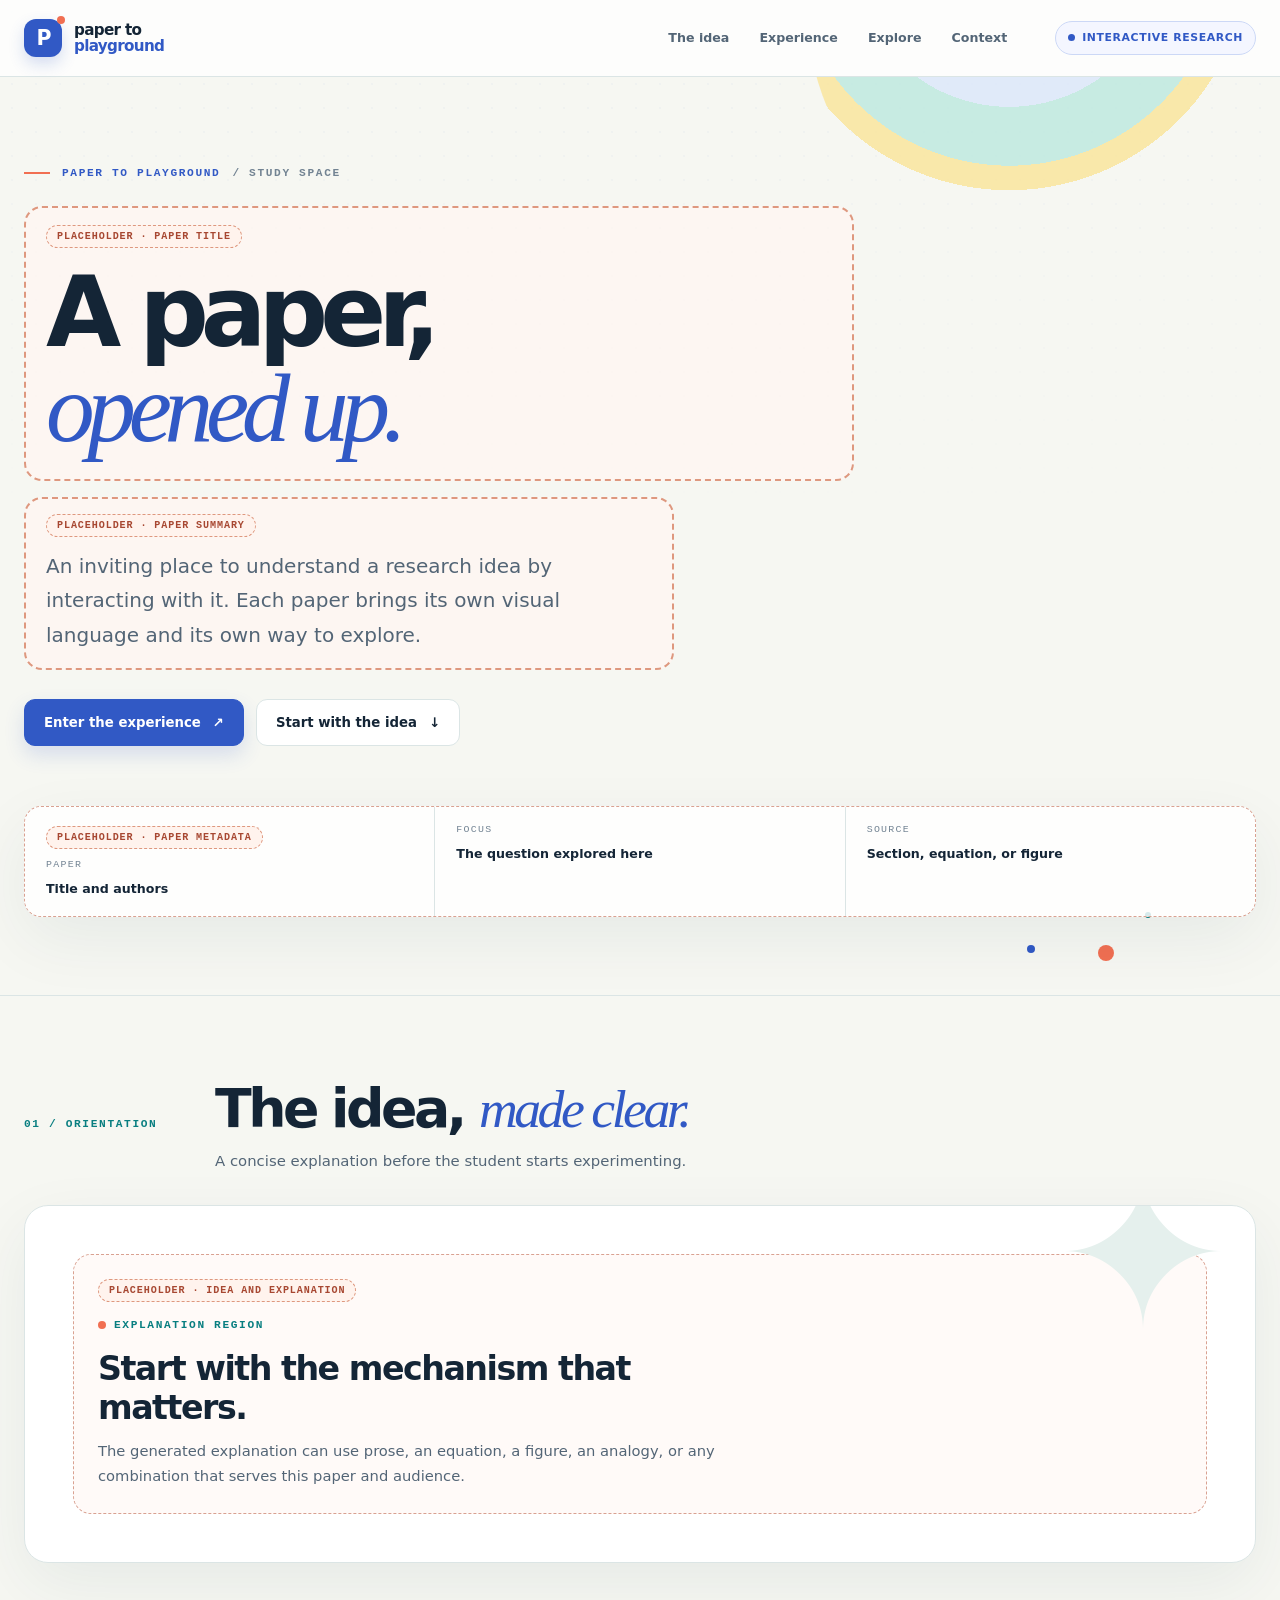
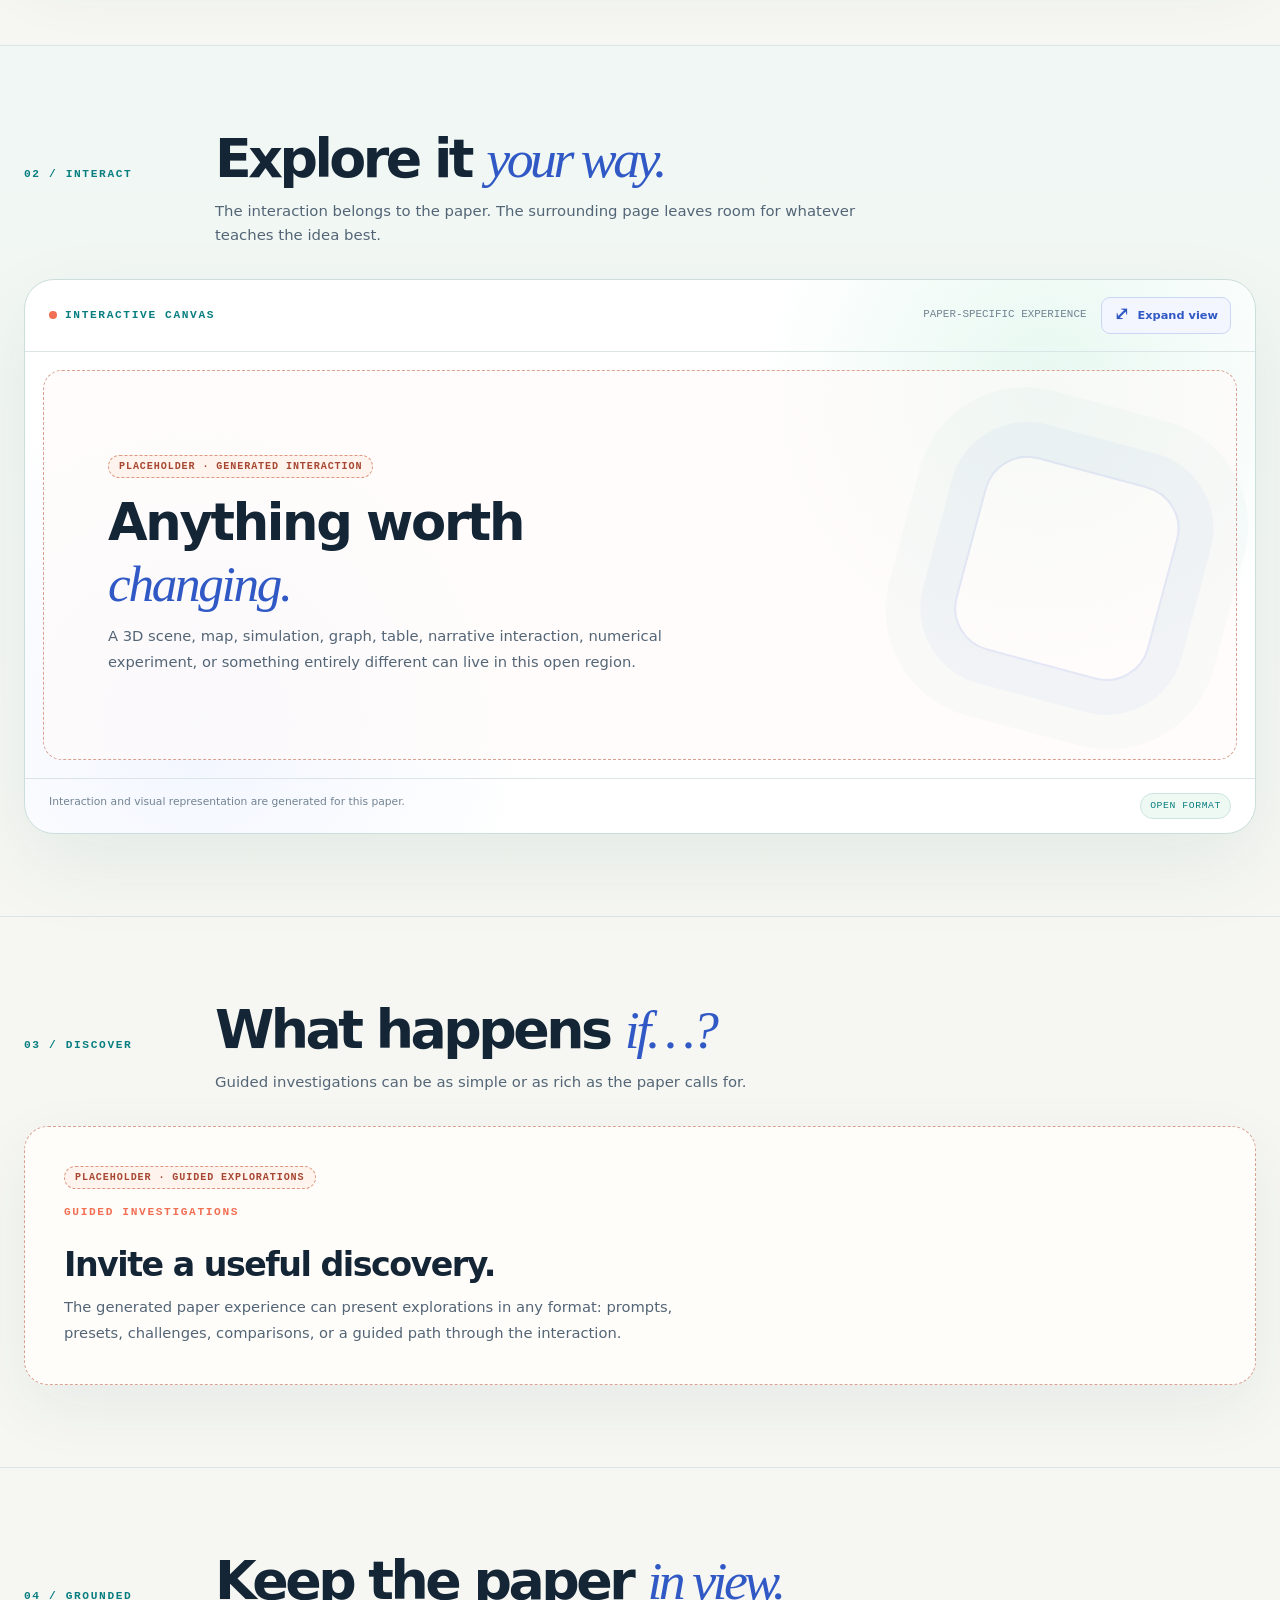
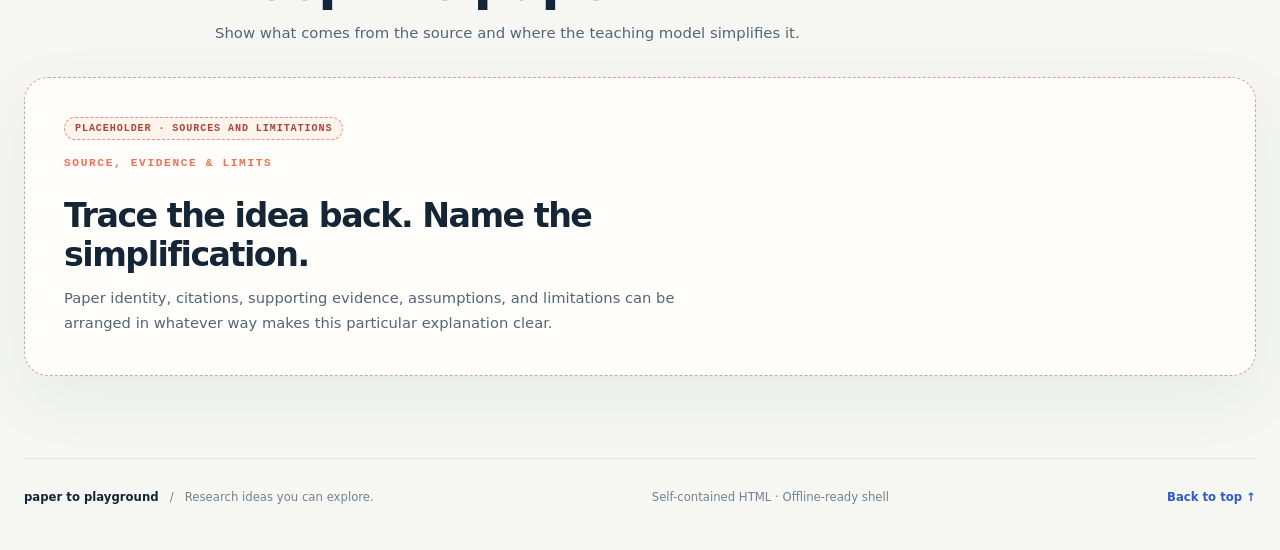
==== commit 53183e9d: "make paper playground audience-adaptive" ====
--- a/templates/page.html
+++ b/templates/page.html
@@ -1,23 +1,548 @@
-<!doctype html><html lang="en"><head><meta charset="utf-8"><meta name="viewport" content="width=device-width,initial-scale=1"><title>__TITLE__</title>
-<style>
-:root{--bg:#f4f1e8;--surface:#fffdf7;--surface2:#eef5f3;--ink:#172126;--muted:#5d6a6f;--accent:#006d77;--accent2:#ee9b00;--line:#c8d2d1;--shadow:0 18px 55px #102b3020;--radius:22px;--display:system-ui,-apple-system,sans-serif;--body:system-ui,-apple-system,sans-serif}*{box-sizing:border-box}html{scroll-behavior:smooth}body{margin:0;background:var(--bg);color:var(--ink);font:16px/1.6 var(--body);transition:background .25s,color .25s}body:before{content:"";position:fixed;inset:0;pointer-events:none;z-index:-1;background:radial-gradient(circle at 85% 10%,color-mix(in srgb,var(--accent) 14%,transparent),transparent 32%),radial-gradient(circle at 10% 70%,color-mix(in srgb,var(--accent2) 10%,transparent),transparent 28%)}body[data-theme=blueprint]{--bg:#eaf1f4;--surface:#fafdff;--surface2:#e3f2f5;--ink:#102c3a;--muted:#4f6873;--accent:#006d77;--accent2:#ca6702;--line:#b9cdd4}body[data-theme=aurora]{--bg:#0f1720;--surface:#17232d;--surface2:#1e3038;--ink:#edfafa;--muted:#aac2c5;--accent:#65d6c2;--accent2:#f2b84b;--line:#35505a;--shadow:0 20px 60px #0007}body[data-theme=graphite]{--bg:#ecebea;--surface:#fafafa;--surface2:#e7e7e7;--ink:#171717;--muted:#606060;--accent:#b3261e;--accent2:#333;--line:#c7c7c7;--radius:8px}body[data-theme=parchment]{--bg:#f1ead9;--surface:#fffaf0;--surface2:#f5ecd8;--ink:#2f291f;--muted:#716653;--accent:#7f5539;--accent2:#c38e3d;--line:#d8cbb4}body[data-theme=circuit]{--bg:#071a17;--surface:#0d2722;--surface2:#12342c;--ink:#e8fff5;--muted:#a7cbbd;--accent:#54e0a3;--accent2:#ffcb69;--line:#285146;--shadow:0 18px 60px #0008}body[data-theme=spectrum]{--bg:#f4efff;--surface:#fff;--surface2:#f0e8ff;--ink:#25183e;--muted:#6d5e80;--accent:#6d3bd1;--accent2:#e85d75;--line:#d8cbea}body[data-theme=blueprint]:after,body[data-theme=circuit]:after{content:"";position:fixed;inset:0;z-index:-2;opacity:.2;background-image:linear-gradient(var(--line) 1px,transparent 1px),linear-gradient(90deg,var(--line) 1px,transparent 1px);background-size:32px 32px}body[data-type=editorial]{--display:Georgia,serif;--body:Georgia,serif}body[data-type=compact]{font-size:15px}main{max-width:1200px;margin:auto;padding:clamp(14px,4vw,48px)}h1,h2,h3{font-family:var(--display);line-height:1.08}h1{font-size:clamp(2.4rem,7vw,6.7rem);letter-spacing:-.055em;margin:.18em 0}h2{font-size:clamp(1.65rem,3.2vw,2.8rem);letter-spacing:-.025em;margin:.1em 0 .7em}h3{margin:.2em 0 .45em}p{max-width:72ch}.component{position:relative;margin:clamp(18px,4vw,54px) 0}.surface{background:color-mix(in srgb,var(--surface) 94%,transparent);border:1px solid var(--line);border-radius:var(--radius);padding:clamp(20px,4vw,42px);box-shadow:var(--shadow);backdrop-filter:blur(14px)}.eyebrow,.badge{font:750 .75rem/1 var(--body);letter-spacing:.11em;text-transform:uppercase}.eyebrow{color:var(--accent)}.badge{display:inline-flex;border:1px solid currentColor;border-radius:999px;padding:.42rem .65rem}.muted,.help{color:var(--muted)}.hero{min-height:58vh;display:grid;align-items:end;border-bottom:1px solid var(--line);padding:7vh 0 5vh}.hero.split{grid-template-columns:1.5fr .7fr;gap:7vw}.hero.statement{text-align:center;place-items:center}.hero.statement p{margin-inline:auto}.hero.compact{min-height:auto;padding:4vh 0}.hero-copy{font-size:clamp(1.05rem,2vw,1.35rem);color:var(--muted)}.outcomes{counter-reset:item;display:grid;gap:10px}.outcome{display:grid;grid-template-columns:2rem 1fr;gap:8px;padding:12px 0;border-bottom:1px solid var(--line)}.outcome:before{counter-increment:item;content:counter(item,decimal-leading-zero);color:var(--accent);font-weight:800}.source-strip{display:flex;flex-wrap:wrap;align-items:center;gap:10px 20px}.source-strip.ribbon{border-block:1px solid var(--line);padding:18px 0}.source-strip.card{padding:20px;background:var(--surface2);border-radius:var(--radius)}a{color:var(--accent);text-decoration-thickness:1px;text-underline-offset:3px}.concept.equation_focus{display:grid;grid-template-columns:.8fr 1.2fr;gap:5vw;align-items:center}.concept.two_column{columns:2;column-gap:5vw}.equation{display:block;overflow:auto;padding:clamp(18px,4vw,34px);border:1px solid var(--line);border-radius:calc(var(--radius)*.7);background:var(--surface2);font:600 clamp(1rem,2.3vw,1.5rem)/1.5 ui-monospace,SFMono-Regular,monospace;color:var(--accent)}.symbol-grid{display:grid;grid-template-columns:repeat(auto-fit,minmax(190px,1fr));gap:10px}.symbol-chip{padding:16px;border:1px solid var(--line);border-radius:14px;background:var(--surface)}.symbol-chip b{font:700 1.35rem ui-monospace,monospace;color:var(--accent)}table{border-collapse:collapse;width:100%}th,td{text-align:left;padding:.65rem;border-bottom:1px solid var(--line);vertical-align:top}.figure-grid{display:grid;grid-template-columns:repeat(auto-fit,minmax(260px,1fr));gap:18px}.figure-card{margin:0;padding:12px;border:1px solid var(--line);border-radius:16px}.figure-card img{max-width:100%;height:auto;border-radius:10px}.lab.dashboard .lab-grid{grid-template-columns:1fr}.lab.canvas .visual{min-height:520px}.lab-grid{display:grid;grid-template-columns:minmax(230px,.7fr) minmax(0,1.7fr);gap:20px}.controls{padding:2px}.control-row{border-bottom:1px solid var(--line);padding:12px 0}.controls label{display:block;font-weight:750;margin-bottom:5px}.controls input:not([type=checkbox]),.controls select,.controls textarea{width:100%;accent-color:var(--accent)}.value{color:var(--accent);font-variant-numeric:tabular-nums}.help{font-size:.82rem}.visual{min-height:360px;border:1px solid var(--line);border-radius:16px;padding:12px;background:#fff;color:#172126;overflow:hidden}.visual svg{display:block;width:100%;height:auto;max-height:500px}.error{display:none;background:#ffd8d8;color:#781d1d;padding:12px;border-radius:10px}.metrics{display:grid;grid-template-columns:repeat(auto-fit,minmax(130px,1fr));gap:10px;margin-top:12px}.metric{padding:13px;border-radius:12px;background:var(--surface2)}.metric b{display:block;font:750 1.3rem ui-monospace,monospace;color:var(--accent)}.exploration-grid{display:grid;grid-template-columns:1fr 1fr;gap:16px}.exploration-grid.steps{grid-template-columns:1fr}.explore{border-left:5px solid var(--accent2)}button{border:0;border-radius:10px;background:var(--accent);color:var(--bg);padding:.75rem 1rem;font-weight:800;cursor:pointer}.limitation.callout{border-left:8px solid var(--accent2)}.limitation.margin_note{max-width:760px;margin-left:auto;border-right:8px solid var(--accent2)}.claim{display:grid;grid-template-columns:auto 1fr;gap:10px;align-items:start;margin:14px 0}.appendix details{border-bottom:1px solid var(--line);padding:12px 0}.notice{position:sticky;bottom:10px;z-index:5;max-width:900px;margin:20px auto;background:var(--ink);color:var(--bg);padding:11px 16px;border-radius:12px;box-shadow:var(--shadow)}.flash{animation:flash 1.1s}@keyframes flash{50%{outline:6px solid color-mix(in srgb,var(--accent2) 65%,transparent)}}@media(max-width:760px){main{padding:14px}.hero.split,.concept.equation_focus,.lab-grid,.exploration-grid{grid-template-columns:1fr}.concept.two_column{columns:1}.hero{min-height:auto;padding-top:9vh}}
-</style></head><body><main id="app"></main><div class="notice" id="fixed-notice"></div>
-<script>
-'use strict';const SPEC=__SPEC__;const PAPER=__PAPER__;const EXTRA=__EXTRA__;const compute=(__COMPUTE__);const draw=(__DRAW__);const $=s=>document.querySelector(s),node=(t,c)=>{const x=document.createElement(t);if(c)x.className=c;return x},txt=(t,v,c)=>{const x=node(t,c);x.textContent=v??'';return x},section=(name,variant)=>{const x=node('section','component '+name+' '+variant);x.dataset.component=name;return x};const state={},setters={};function clone(x){return JSON.parse(JSON.stringify(x))}function path(o,p){return String(p||'').split('.').reduce((a,k)=>a&&a[k],o)}function fmt(x,n=3){if(typeof x!=='number')return Array.isArray(x)?x.join(', '):String(x??'—');if(!Number.isFinite(x))return String(x);return Number(x.toFixed(n)).toString()}function titleBlock(kicker,title){const f=document.createDocumentFragment();f.append(txt('div',kicker,'eyebrow'),txt('h2',title));return f}
-function hero(v){const s=section('hero',v),copy=node('div');copy.append(txt('div','Interactive paper explainer','eyebrow'),txt('h1',PAPER.title||SPEC.title),txt('p',SPEC.plan.core_idea||SPEC.intro.idea,'hero-copy'));const list=node('div','outcomes');(SPEC.plan.learning_outcomes||[]).forEach(o=>list.append(txt('div',o.outcome,'outcome')));s.append(copy,list);return s}
-function sourceStrip(v){const s=section('source-strip',v);s.append(txt('span','Source grounding','badge'),txt('span',[PAPER.authors.join(', '),PAPER.arxiv_id,PAPER.version,PAPER.categories].filter(Boolean).join(' · '),'muted'));Object.entries(PAPER.urls||{}).forEach(([k,url])=>{if(!url)return;const a=txt('a',k.toUpperCase());a.href=url;a.rel='noopener noreferrer';s.append(a)});return s}
-function concept(v){const s=section('concept surface',v),prose=node('div');prose.append(titleBlock('Starting point','The mechanism'),txt('p',SPEC.intro.idea),txt('h3','Why it matters'),txt('p',SPEC.intro.why_it_matters));const eq=node('div');eq.append(txt('div','Key relationship','eyebrow'),txt('code',SPEC.intro.key_equation,'equation'));s.append(prose,eq);return s}
-function symbols(v){const s=section('symbols surface',v);s.append(titleBlock('Notation','Read the symbols'));if(v==='chips'){const grid=node('div','symbol-grid');SPEC.symbols.forEach(x=>{const c=node('article','symbol-chip');c.append(txt('b',x.symbol),txt('p',x.meaning),txt('small',x.source_anchor,'muted'));grid.append(c)});s.append(grid)}else{const table=node('table'),head=node('tr');['Symbol','Meaning','Source'].forEach(x=>head.append(txt('th',x)));table.append(head);SPEC.symbols.forEach(x=>{const tr=node('tr');[x.symbol,x.meaning,x.source_anchor].forEach(y=>tr.append(txt('td',y)));table.append(tr)});s.append(table)}return s}
-function paperFigure(v){if(!EXTRA.figures.length)return null;const s=section('paper-figure surface',v),grid=node('div','figure-grid');s.append(titleBlock('From the paper','Figure as evidence'));EXTRA.figures.forEach(f=>{const fig=node('figure','figure-card');if(f.data){const img=node('img');img.src=f.data;img.alt=f.caption;fig.append(img)}fig.append(txt('figcaption','📄 Figure '+f.number+': '+f.caption+' — '+f.role));grid.append(fig)});s.append(grid);return s}
-function playground(v){const s=section('lab surface',v);s.append(titleBlock('Executable explanation','Try the mechanism'),txt('p',SPEC.mechanism.toy_model_notice,'muted'));const error=node('div','error');error.id='runtime-error';s.append(error);const grid=node('div','lab-grid'),controls=node('aside','controls'),right=node('div'),visual=node('div','visual');controls.id='controls';visual.id='visual';visual.setAttribute('role','img');const caption=txt('p','', 'muted');caption.id='view-caption';const metrics=node('div','metrics');metrics.id='intermediates';right.append(visual,caption,metrics);grid.append(controls,right);s.append(grid);return s}
-function explorations(v){const s=section('explorations surface',v),grid=node('div','exploration-grid '+v);grid.id='explorations';s.append(titleBlock('Guided inquiry','Two things to try'),grid);return s}
-function limitation(v){const s=section('limitation surface',v);s.append(titleBlock(SPEC.limitation.kind||'Reality check','Where the model stops'),txt('p',SPEC.limitation.text));return s}
-function evidence(v){const s=section('evidence surface',v),claims=node('div');claims.id='claims';s.append(titleBlock('Grounding ledger','Sources & simplifications'),claims);SPEC.claims.forEach(c=>{const row=node('div','claim'),b=txt('span',c.source==='paper'?'📄 Paper':c.source==='brief'?'📝 Brief':'🧪 Simplification','badge');row.append(b,txt('span',c.text));claims.append(row)});const refs=node('ol');refs.id='references';PAPER.references.forEach(r=>refs.append(txt('li',r.text)));if(PAPER.references.length){s.append(txt('h3','References cited'),refs)}return s}
-function appendix(v){const s=section('appendix surface',v);s.append(titleBlock('Deep cuts','Paper appendix'));const details=(label,content)=>{const d=node('details');d.append(txt('summary',label),content);return d};s.append(details('Abstract',txt('p',PAPER.abstract||'Not available.')));const figs=node('div');PAPER.figures.forEach(f=>figs.append(txt('p','Figure '+f.number+': '+f.caption)));s.append(details('All figures',figs));const bib=node('ol');PAPER.references.forEach(r=>bib.append(txt('li',r.text)));s.append(details('Full bibliography',bib));return s}
-const COMPONENTS={hero,source_strip:sourceStrip,concept,symbols,paper_figure:paperFigure,playground,explorations,limitation,evidence,appendix};function build(){const d=SPEC.design||{};document.body.dataset.theme=d.theme||'parchment';document.body.dataset.type=d.typography||'editorial';if(d.accent)document.documentElement.style.setProperty('--accent',d.accent);const app=$('#app');(d.composition||[]).forEach(item=>{const maker=COMPONENTS[item.component];if(maker){const made=maker(item.variant);if(made)app.append(made)}});$('#fixed-notice').textContent='Illustrative toy model; it does not reproduce the paper’s experimental results.'+(PAPER.mode==='brief_only'?' Source text was unavailable; statements are not verified against the paper.':'')}
-function initControls(){SPEC.controls.forEach(c=>{state[c.id]=clone(c.default);const box=node('div','control-row'),label=txt('label',c.label);label.htmlFor='c-'+c.id;box.append(label);let input;if(c.type==='select'){input=node('select');(c.options||[]).forEach(o=>{const op=txt('option',typeof o==='object'?o.label:o);op.value=typeof o==='object'?o.value:o;input.append(op)});input.value=c.default}else if(c.type==='toggle'){input=node('input');input.type='checkbox';input.checked=!!c.default}else if(c.type==='matrix'){input=node('textarea');input.rows=Math.max(2,c.rows||2);input.value=JSON.stringify(c.default)}else{input=node('input');input.type=c.type==='slider'?'range':'number';['min','max','step'].forEach(k=>{if(c[k]!==undefined)input[k]=c[k]});input.value=c.default;const out=txt('span',' ','value');out.id='v-'+c.id;box.append(out)}input.id='c-'+c.id;const read=()=>{if(c.type==='toggle')return input.checked;if(c.type==='matrix'){try{return JSON.parse(input.value)}catch(e){return state[c.id]}}if(c.type==='select')return input.value;return Number(input.value)};setters[c.id]=v=>{if(c.type==='toggle')input.checked=!!v;else input.value=c.type==='matrix'?JSON.stringify(v):v;state[c.id]=read()};input.addEventListener('input',()=>{state[c.id]=read();update()});box.append(input,txt('div',c.help||'','help'));$('#controls').append(box)})}
-function chart(value,view){const ns='http://www.w3.org/2000/svg',svg=document.createElementNS(ns,'svg');svg.setAttribute('viewBox','0 0 640 340');const vals=Array.isArray(value)?value:(value&&typeof value==='object'?Object.values(value):[value]),nums=vals.flat().filter(x=>typeof x==='number'&&Number.isFinite(x)),max=Math.max(1,...nums.map(Math.abs));if(view.type==='heatmap'&&Array.isArray(value)){const rows=value.length,cols=Math.max(1,...value.map(r=>r.length));value.forEach((row,i)=>row.forEach((n,j)=>{const rect=document.createElementNS(ns,'rect');rect.setAttribute('x',80+j*480/cols);rect.setAttribute('y',30+i*260/rows);rect.setAttribute('width',470/cols);rect.setAttribute('height',250/rows);rect.setAttribute('fill',`hsl(190 60% ${90-55*Math.abs(n)/max}%)`);const t=document.createElementNS(ns,'text');t.setAttribute('x',90+j*480/cols);t.setAttribute('y',55+i*260/rows);t.textContent=fmt(n,2);svg.append(rect,t)}))}else nums.forEach((n,i)=>{const w=500/Math.max(1,nums.length),h=240*Math.abs(n)/max,r=document.createElementNS(ns,'rect');r.setAttribute('x',70+i*w);r.setAttribute('y',285-h);r.setAttribute('width',Math.max(8,w-8));r.setAttribute('height',h);r.setAttribute('fill','#0a9396');const t=document.createElementNS(ns,'text');t.setAttribute('x',72+i*w);t.setAttribute('y',310);t.textContent=fmt(n,2);svg.append(r,t)});return svg}
-function update(){try{const r=compute(clone(state)),err=$('#runtime-error');err.style.display='none';SPEC.controls.forEach(c=>{const out=$('#v-'+c.id);if(out)out.textContent=' '+fmt(state[c.id])});const host=$('#visual');host.replaceChildren();const custom=SPEC.views.find(v=>v.type==='custom');if(custom&&SPEC.custom_svg){host.innerHTML=draw(clone(state),clone(r));$('#view-caption').textContent=custom.caption||''}else{const view=SPEC.views[0]||{type:'bar',bind:'values'};host.append(chart(path(r,view.bind),view));$('#view-caption').textContent=view.caption||''}host.setAttribute('aria-label',(SPEC.views[0]||{}).caption||'Interactive visual');const metrics=$('#intermediates');metrics.replaceChildren();SPEC.intermediates.forEach(m=>{const d=node('div','metric');d.append(txt('b',fmt(path(r,m.key),m.fmt??3)),document.createTextNode(m.label));metrics.append(d)});window.lastResult=r}catch(e){const err=$('#runtime-error');err.textContent='The illustrative calculation could not update: '+e.message;err.style.display='block'}}
-function initExplorations(){SPEC.explorations.forEach((x,i)=>{const box=node('article','explore surface'),h=txt('h3',x.title||'Exploration '+(i+1)),p=txt('p',x.do+' Observe: '+x.observe+' Why: '+x.why),b=txt('button','Try it');b.addEventListener('click',()=>{Object.entries(x.preset||{}).forEach(([k,v])=>setters[k]&&setters[k](v));update();$('#visual').classList.add('flash');setTimeout(()=>$('#visual').classList.remove('flash'),1200);$('#visual').scrollIntoView({behavior:'smooth',block:'center'})});box.append(h,p,b);$('#explorations').append(box)})}
-build();initControls();initExplorations();update();
-</script></body></html>
+<!doctype html>
+<html lang="en">
+<head>
+  <meta charset="utf-8">
+  <meta name="viewport" content="width=device-width, initial-scale=1">
+  <meta name="theme-color" content="#f6f7f2">
+  <meta name="description" content="A flexible, offline-ready presentation shell for interactive research papers.">
+  <title>__TITLE__</title>
+  <style>
+    :root {
+      color-scheme: light;
+      --page: #f6f7f2;
+      --surface: #ffffff;
+      --surface-soft: #eef4f4;
+      --ink: #142536;
+      --muted: #536576;
+      --quiet: #728392;
+      --line: #dbe5e5;
+      --blue: #3159c5;
+      --blue-deep: #2444a2;
+      --teal: #087e80;
+      --coral: #f16f52;
+      --mint: #c9efdf;
+      --yellow: #ffe89a;
+      --shadow: 0 22px 66px rgba(21, 57, 75, .065);
+      --radius: 24px;
+    }
+    *, *::before, *::after { box-sizing: border-box; }
+    html { scroll-behavior: smooth; }
+    body {
+      margin: 0;
+      background: var(--page);
+      color: var(--ink);
+      font: 16px/1.62 Inter, ui-sans-serif, system-ui, -apple-system, BlinkMacSystemFont, "Segoe UI", sans-serif;
+      -webkit-font-smoothing: antialiased;
+    }
+    body::before {
+      content: "";
+      position: fixed;
+      inset: 0;
+      z-index: -1;
+      pointer-events: none;
+      background-image: radial-gradient(circle, rgba(49, 89, 197, .115) 1px, transparent 1px);
+      background-size: 24px 24px;
+      mask-image: linear-gradient(to bottom, rgba(0,0,0,.34), transparent 60%);
+    }
+    a { color: inherit; }
+    button { font: inherit; }
+    :focus-visible { outline: 3px solid var(--blue); outline-offset: 4px; }
+    ::selection { background: var(--mint); color: var(--ink); }
+    .shell { width: min(100% - 48px, 1280px); margin-inline: auto; }
+    .mono, .eyebrow, .section-number, .card-index, .tag, .slot-label, .meta-label {
+      font-family: ui-monospace, SFMono-Regular, Menlo, Consolas, monospace;
+    }
+    .eyebrow, .section-number, .card-index, .slot-label {
+      font-size: .7rem;
+      font-weight: 750;
+      letter-spacing: .145em;
+      text-transform: uppercase;
+    }
+    .site-header {
+      position: relative;
+      z-index: 10;
+      background: rgba(255, 255, 255, .74);
+      border-bottom: 1px solid var(--line);
+      backdrop-filter: blur(14px);
+    }
+    .header-inner {
+      min-height: 76px;
+      display: flex;
+      align-items: center;
+      gap: 34px;
+    }
+    .brand {
+      display: inline-flex;
+      align-items: center;
+      gap: 12px;
+      color: var(--ink);
+      text-decoration: none;
+      flex: none;
+    }
+    .brand-mark {
+      position: relative;
+      display: grid;
+      place-items: center;
+      width: 38px;
+      height: 38px;
+      border-radius: 12px;
+      background: var(--blue);
+      color: #fff;
+      font-size: 1.28rem;
+      line-height: 1;
+      font-weight: 800;
+      letter-spacing: -.09em;
+      box-shadow: 0 7px 16px rgba(49, 89, 197, .2);
+    }
+    .brand-mark::after {
+      content: "";
+      position: absolute;
+      width: 8px;
+      height: 8px;
+      border-radius: 50%;
+      background: var(--coral);
+      top: -3px;
+      right: -3px;
+    }
+    .brand-name { display: grid; font-size: .95rem; font-weight: 800; line-height: 1.06; letter-spacing: -.045em; }
+    .brand-name span:last-child { color: var(--blue); }
+    .header-nav { display: flex; align-items: center; gap: 30px; margin-left: auto; }
+    .header-nav a { color: var(--muted); font-size: .79rem; font-weight: 650; text-decoration: none; transition: color .2s; }
+    .header-nav a:hover { color: var(--blue); }
+    .header-note {
+      margin-left: 14px;
+      display: inline-flex;
+      align-items: center;
+      gap: 7px;
+      white-space: nowrap;
+      border: 1px solid #ccd8f6;
+      border-radius: 999px;
+      padding: 7px 12px;
+      color: var(--blue);
+      background: #f4f6ff;
+      font-size: .68rem;
+      font-weight: 800;
+      letter-spacing: .055em;
+      text-transform: uppercase;
+    }
+    .status-dot { width: 7px; height: 7px; border-radius: 50%; background: var(--blue); }
+    .hero { position: relative; overflow: hidden; padding: 79px 0 78px; }
+    .hero::before {
+      content: "";
+      position: absolute;
+      width: min(44vw, 610px);
+      aspect-ratio: 1;
+      border-radius: 50%;
+      right: -7%;
+      top: -39%;
+      background: radial-gradient(circle at 36% 41%, #dce8fb 0 32%, #bfe9e0 32% 44%, #f9e59e 44% 49%, transparent 49% 100%);
+      opacity: .85;
+      filter: blur(.2px);
+      pointer-events: none;
+    }
+    .hero::after {
+      content: "";
+      position: absolute;
+      right: 13%;
+      bottom: 34px;
+      width: 16px;
+      height: 16px;
+      border-radius: 50%;
+      background: var(--coral);
+      box-shadow: 42px -38px 0 -5px var(--teal), -75px -4px 0 -4px var(--blue);
+      pointer-events: none;
+    }
+    .hero-content { position: relative; z-index: 1; max-width: 830px; }
+    .placeholder-marker {
+      display: inline-flex;
+      align-items: center;
+      width: fit-content;
+      border: 1px dashed #de987f;
+      border-radius: 999px;
+      padding: 5px 10px;
+      background: #fff3ed;
+      color: #a74731;
+      font: 750 .63rem ui-monospace, SFMono-Regular, Menlo, Consolas, monospace;
+      letter-spacing: .09em;
+      text-transform: uppercase;
+      white-space: nowrap;
+    }
+    .eyebrow { color: var(--blue); display: inline-flex; align-items: center; gap: 12px; }
+    .eyebrow::before { content: ""; width: 26px; height: 2px; background: var(--coral); }
+    h1, h2, h3, p { margin-top: 0; }
+    h1 {
+      max-width: 920px;
+      margin: 25px 0 22px;
+      font-size: clamp(3.65rem, 7.6vw, 7.8rem);
+      font-weight: 700;
+      line-height: .98;
+      letter-spacing: -.082em;
+    }
+    h1 em { color: var(--blue); font-family: Georgia, "Times New Roman", serif; font-weight: 400; letter-spacing: -.075em; }
+    #paper-title[data-empty="true"],
+    #paper-summary[data-empty="true"] {
+      border: 2px dashed #de987f;
+      border-radius: 18px;
+      background: rgba(255, 246, 241, .72);
+      padding: 17px 20px 22px;
+    }
+    #paper-title[data-empty="true"] { margin-top: 24px; margin-bottom: 16px; }
+    #paper-summary[data-empty="true"] { padding-top: 15px; padding-bottom: 16px; }
+    #paper-title[data-empty="true"]::before,
+    #paper-summary[data-empty="true"]::before {
+      display: table;
+      border: 1px dashed #de987f;
+      border-radius: 999px;
+      padding: 5px 10px;
+      background: #fff3ed;
+      color: #a74731;
+      font: 750 .63rem ui-monospace, SFMono-Regular, Menlo, Consolas, monospace;
+      letter-spacing: .09em;
+      text-transform: uppercase;
+      white-space: nowrap;
+    }
+    #paper-title[data-empty="true"]::before { content: "PLACEHOLDER · PAPER TITLE"; margin-bottom: 17px; }
+    #paper-summary[data-empty="true"]::before { content: "PLACEHOLDER · PAPER SUMMARY"; margin-bottom: 12px; }
+    .hero-summary { max-width: 650px; color: var(--muted); font-size: clamp(1.07rem, 1.6vw, 1.25rem); line-height: 1.72; }
+    .hero-actions { display: flex; flex-wrap: wrap; align-items: center; gap: 12px; margin-top: 29px; }
+    .button {
+      display: inline-flex;
+      align-items: center;
+      justify-content: center;
+      gap: 12px;
+      min-height: 47px;
+      border-radius: 11px;
+      padding: 0 19px;
+      text-decoration: none;
+      font-size: .83rem;
+      font-weight: 800;
+      border: 1px solid var(--line);
+      background: var(--surface);
+      color: var(--ink);
+      transition: transform .2s, box-shadow .2s, background .2s;
+    }
+    .button:hover { transform: translateY(-2px); box-shadow: 0 8px 18px rgba(21, 57, 75, .09); }
+    .button.primary { background: var(--blue); border-color: var(--blue); color: #fff; box-shadow: 0 9px 20px rgba(49, 89, 197, .16); }
+    .button.primary:hover { background: var(--blue-deep); }
+    .paper-ribbon {
+      position: relative;
+      z-index: 1;
+      display: flex;
+      align-items: stretch;
+      gap: 0;
+      margin-top: 60px;
+      border: 1px solid var(--line);
+      border-radius: 17px;
+      overflow: hidden;
+      background: rgba(255, 255, 255, .84);
+      box-shadow: var(--shadow);
+    }
+    .paper-ribbon[data-empty="true"] { border-style: dashed; border-color: #d9a191; }
+    .paper-ribbon .placeholder-marker { margin-bottom: 8px; }
+    .ribbon-item { min-width: 0; flex: 1; padding: 15px 21px; border-right: 1px solid var(--line); }
+    .ribbon-item:last-child { border-right: 0; }
+    .meta-label { display: block; color: var(--quiet); font-size: .62rem; letter-spacing: .13em; margin-bottom: 2px; text-transform: uppercase; }
+    .ribbon-item strong { font-size: .79rem; font-weight: 750; color: var(--ink); overflow-wrap: anywhere; }
+    .content-section { padding: 82px 0; border-top: 1px solid var(--line); }
+    .section-head { display: grid; grid-template-columns: 173px minmax(0, 1fr); gap: 18px; align-items: baseline; margin-bottom: 32px; }
+    .section-number { color: var(--teal); }
+    .section-head h2 { margin: 0; font-size: clamp(2.15rem, 4.2vw, 4.35rem); line-height: 1.05; letter-spacing: -.065em; font-weight: 680; }
+    .section-head h2 em { color: var(--blue); font: italic 400 1em Georgia, serif; }
+    .section-intro { color: var(--muted); max-width: 690px; margin: 9px 0 0; font-size: .93rem; }
+    .surface {
+      background: var(--surface);
+      border: 1px solid var(--line);
+      border-radius: var(--radius);
+      box-shadow: var(--shadow);
+    }
+    .idea-surface { padding: clamp(27px, 4vw, 48px); position: relative; overflow: hidden; }
+    .idea-surface::after { content: "✦"; position: absolute; right: 25px; top: -55px; color: #e5f0ed; font-size: 13rem; line-height: 1; pointer-events: none; }
+    .slot { position: relative; }
+    .slot[data-empty="true"] { display: grid; align-content: center; justify-items: start; }
+    .slot[data-empty="true"] .placeholder-marker { margin-bottom: 14px; }
+    .slot-label { display: inline-flex; align-items: center; gap: 8px; color: var(--teal); margin-bottom: 15px; }
+    .slot-label::before { content: ""; width: 8px; height: 8px; border-radius: 50%; background: var(--coral); }
+    .empty-title { max-width: 650px; font-size: clamp(1.45rem, 2.6vw, 2.45rem); line-height: 1.18; letter-spacing: -.045em; margin-bottom: 10px; }
+    .empty-desc { max-width: 620px; color: var(--muted); font-size: .92rem; line-height: 1.73; margin: 0; }
+    .idea-surface .slot { min-height: 168px; }
+    .idea-surface .slot[data-empty="true"] { min-height: 190px; padding: 24px; border: 1px dashed #d9a191; border-radius: 18px; background: #fffaf8; }
+    .experience-section { background: linear-gradient(180deg, #f0f7f4 0%, #f6f7f2 100%); }
+    .stage {
+      min-height: 500px;
+      position: relative;
+      isolation: isolate;
+      overflow: visible;
+      background: var(--surface);
+      border: 1px solid #cbdedb;
+      border-radius: 30px;
+      box-shadow: 0 31px 85px rgba(11, 77, 81, .075);
+    }
+    .stage::before {
+      content: "";
+      position: absolute;
+      inset: 0;
+      z-index: -1;
+      border-radius: inherit;
+      background: radial-gradient(circle at 83% 20%, rgba(201,239,223,.45), transparent 26%),
+                  radial-gradient(circle at 14% 80%, rgba(221,232,255,.38), transparent 30%);
+      pointer-events: none;
+    }
+    .stage-topline { display: flex; align-items: center; justify-content: space-between; gap: 16px; flex-wrap: wrap; padding: 17px 24px; border-bottom: 1px solid var(--line); }
+    .stage-topline .slot-label { margin: 0; }
+    .stage-topline .note { color: var(--quiet); font-size: .68rem; }
+    .stage-tools { display: flex; align-items: center; gap: 15px; }
+    .expand-button {
+      display: inline-flex;
+      align-items: center;
+      justify-content: center;
+      gap: 8px;
+      min-height: 37px;
+      padding: 0 12px;
+      border: 1px solid #cbd7f2;
+      border-radius: 9px;
+      background: #f4f6ff;
+      color: var(--blue);
+      font: 750 .71rem ui-sans-serif, system-ui, sans-serif;
+      cursor: pointer;
+      transition: background .2s, border-color .2s, transform .2s;
+    }
+    .expand-button:hover { background: #e9eeff; border-color: var(--blue); transform: translateY(-1px); }
+    .expand-icon { font-size: 1.1rem; line-height: 1; }
+    body.has-expanded-stage { overflow: hidden; }
+    #interaction-stage:fullscreen,
+    #interaction-stage.is-expanded {
+      display: flex;
+      flex-direction: column;
+      width: 100%;
+      height: 100dvh;
+      min-height: 0;
+      margin: 0;
+      border: 0;
+      border-radius: 0;
+      background: var(--surface);
+      box-shadow: none;
+      overflow: auto;
+    }
+    #interaction-stage.is-expanded { position: fixed; inset: 0; z-index: 1000; }
+    #interaction-stage:fullscreen #interactive-content,
+    #interaction-stage.is-expanded #interactive-content { flex: 1 1 auto; min-height: 0; }
+    #interaction-stage:fullscreen #interactive-content[data-empty="true"],
+    #interaction-stage.is-expanded #interactive-content[data-empty="true"] { min-height: 0; }
+    #interactive-content[data-empty="true"] { min-height: 390px; margin: 18px; padding: clamp(30px, 5vw, 70px); align-content: center; border: 1px dashed #d9a191; border-radius: 19px; background: rgba(255, 250, 248, .62); }
+    #interactive-content[data-empty="true"]::after {
+      content: "";
+      position: absolute;
+      right: 8%;
+      top: 50%;
+      transform: translateY(-50%);
+      width: 200px;
+      height: 200px;
+      border: 2px solid rgba(49, 89, 197, .13);
+      border-radius: 44px;
+      rotate: 15deg;
+      pointer-events: none;
+      box-shadow: 0 0 0 34px rgba(49, 89, 197, .035), 0 0 0 68px rgba(8, 126, 128, .025);
+    }
+    #interactive-content .empty-title { max-width: 550px; font-size: clamp(2.2rem, 4vw, 4.25rem); }
+    #interactive-content .empty-title em { color: var(--blue); font: italic 400 1em Georgia, serif; }
+    .stage-bottomline { display: flex; justify-content: space-between; gap: 20px; padding: 14px 24px; border-top: 1px solid var(--line); color: var(--quiet); font-size: .67rem; }
+    .tag { display: inline-flex; border: 1px solid #cde4df; color: var(--teal); background: #eef9f4; border-radius: 999px; padding: 4px 9px; font-size: .61rem; text-transform: uppercase; letter-spacing: .06em; }
+    .content-slot { padding: clamp(25px, 3.4vw, 39px); }
+    .content-slot[data-empty="true"] { min-height: 230px; border-style: dashed; border-color: #d9a191; background: #fffdfa; }
+    .card-index { color: var(--coral); display: block; margin-bottom: 24px; }
+    .page-footer { display: flex; align-items: center; justify-content: space-between; gap: 20px; padding: 29px 0 44px; border-top: 1px solid var(--line); color: var(--quiet); font-size: .73rem; }
+    .page-footer strong { color: var(--ink); }
+    .page-footer a { text-decoration: none; color: var(--blue); font-weight: 750; }
+    .page-footer a:hover { text-decoration: underline; }
+    @media (max-width: 900px) {
+      .hero::before { right: -20%; opacity: .55; }
+      .section-head { grid-template-columns: 1fr; gap: 10px; }
+    }
+    @media (max-width: 700px) {
+      .shell { width: min(100% - 32px, 1280px); }
+      .header-inner { min-height: 68px; }
+      .header-nav { display: none; }
+      .header-note { margin-left: auto; }
+      .hero { padding: 58px 0 60px; }
+      .hero::before { width: 450px; top: -250px; right: -250px; opacity: .35; }
+      .hero::after { display: none; }
+      h1 { font-size: clamp(3.3rem, 12vw, 5.5rem); }
+      .paper-ribbon { margin-top: 42px; display: block; }
+      .ribbon-item { border-right: 0; border-bottom: 1px solid var(--line); }
+      .ribbon-item:last-child { border-bottom: 0; }
+      .content-section { padding: 62px 0; }
+      .stage { min-height: 380px; }
+      #interactive-content[data-empty="true"] { min-height: 320px; padding: 30px; }
+      #interactive-content[data-empty="true"]::after { width: 110px; height: 110px; right: 0; top: 23%; opacity: .45; }
+      .stage-bottomline { flex-wrap: wrap; }
+      .page-footer { flex-wrap: wrap; }
+    }
+    @media (max-width: 420px) {
+      .header-note { font-size: .57rem; padding: 6px 8px; }
+      .brand-name { font-size: .83rem; }
+      h1 { font-size: 3.23rem; }
+      .button { width: 100%; }
+      .stage-topline { padding: 15px 18px; }
+      .stage-topline .note { display: none; }
+      .stage-bottomline { padding: 14px 18px; }
+    }
+    @media (prefers-reduced-motion: reduce) {
+      *, *::before, *::after { scroll-behavior: auto !important; transition-duration: .01ms !important; animation-duration: .01ms !important; }
+    }
+    /* Paper-specific styles can be inserted below. Keep the shell neutral to the interaction type. */
+  </style>
+  <style>
+    body[data-palette="ocean"]{--blue:#007c91;--blue-deep:#005b6b;--teal:#168aad;--coral:#ff7f51;--mint:#cdeff2;--yellow:#ffe5a5}
+    body[data-palette="forest"]{--blue:#27745a;--blue-deep:#185541;--teal:#40916c;--coral:#e07a5f;--mint:#d8f3dc;--yellow:#f2cc8f}
+    body[data-palette="sunset"]{--blue:#b84c65;--blue-deep:#87354a;--teal:#3d7f86;--coral:#f28482;--mint:#d8ece7;--yellow:#f6bd60}
+    body[data-palette="violet"]{--blue:#6d4bc3;--blue-deep:#51349a;--teal:#447c89;--coral:#df6c8d;--mint:#e3daf7;--yellow:#ffe29a}
+    body[data-palette="graphite"]{--blue:#30343b;--blue-deep:#181a1e;--teal:#59636d;--coral:#e45756;--mint:#e3e5e7;--yellow:#f3d98b}
+    .generated-grid{display:grid;grid-template-columns:minmax(230px,.72fr) minmax(0,1.55fr);gap:24px;align-items:start}.generated-grid.controls_top{grid-template-columns:1fr}.generated-grid.full_canvas{grid-template-columns:1fr}.generated-grid.full_canvas .control-panel{display:grid;grid-template-columns:repeat(auto-fit,minmax(190px,1fr));gap:12px}.generated-grid.split_canvas{grid-template-columns:1fr 1fr}.control-panel{padding:20px;border-radius:18px;background:var(--surface-soft);border:1px solid var(--line)}.control-row{padding:11px 0;border-bottom:1px solid var(--line)}.control-row:last-child{border-bottom:0}.control-row label{display:block;font-size:.78rem;font-weight:800;margin-bottom:5px}.control-row input:not([type=checkbox]),.control-row select,.control-row textarea{width:100%;accent-color:var(--blue)}.control-value{color:var(--blue);font:700 .75rem ui-monospace,monospace}.control-help{color:var(--quiet);font-size:.7rem;margin-top:4px}.visual-panel{min-width:0}.view-tabs{display:flex;flex-wrap:wrap;gap:8px;margin-bottom:10px}.view-tab{border:1px solid var(--line);background:var(--surface);color:var(--muted);border-radius:999px;padding:7px 11px;font-size:.7rem;font-weight:750;cursor:pointer}.view-tab.active{background:var(--blue);border-color:var(--blue);color:#fff}.generated-visual{min-height:340px;border:1px solid var(--line);border-radius:18px;background:#fff;padding:12px;overflow:auto;color:#142536}.stage[data-component=matrix_lab] .generated-visual{background-image:linear-gradient(#edf1f4 1px,transparent 1px),linear-gradient(90deg,#edf1f4 1px,transparent 1px);background-size:28px 28px}.stage[data-component=distribution_lab] .generated-visual{background:linear-gradient(180deg,#fff,#f6f2ff)}.stage[data-component=network_flow] .generated-visual{background:radial-gradient(circle at 50% 45%,#f0faf5,#fff 65%)}.stage[data-component=parameter_sweep] .generated-visual{background:linear-gradient(180deg,#fff8f4,#fff)}.stage[data-component=custom_canvas] .generated-visual{min-height:480px}.generated-visual svg{display:block;width:100%;height:auto;max-height:520px}.visual-caption{color:var(--muted);font-size:.78rem;margin:9px 2px}.metrics{display:grid;grid-template-columns:repeat(auto-fit,minmax(120px,1fr));gap:9px}.metric{padding:11px;border-radius:12px;background:var(--surface-soft);border:1px solid var(--line)}.metric strong{display:block;color:var(--blue);font:750 1.05rem ui-monospace,monospace}.runtime-error{display:none;background:#ffe0dc;color:#8d2d22;border-radius:11px;padding:11px;margin-bottom:12px}.idea-layout{display:grid;gap:28px}.idea-layout.equation_first,.idea-layout.derivation{grid-template-columns:.9fr 1.1fr}.idea-layout.visual_first{grid-template-columns:1fr 1fr}.idea-equation{display:block;padding:20px;border-radius:15px;background:#f3f6ff;border:1px solid #dbe3fb;color:var(--blue-deep);font:650 clamp(.9rem,2vw,1.2rem)/1.6 ui-monospace,monospace;overflow:auto}.symbol-cloud{display:flex;flex-wrap:wrap;gap:8px;margin-top:15px}.symbol-token{padding:8px 10px;border:1px solid var(--line);border-radius:10px;background:var(--surface);font-size:.76rem}.symbol-token b{color:var(--blue);font-family:ui-monospace,monospace}.paper-figure{margin:18px 0 0;padding:12px;border:1px solid var(--line);border-radius:14px}.paper-figure img{max-width:100%;height:auto;border-radius:9px}.exploration-grid{display:grid;grid-template-columns:1fr 1fr;gap:14px}.exploration-grid.steps{grid-template-columns:1fr}.exploration-card{padding:20px;border:1px solid var(--line);border-radius:16px;background:var(--surface-soft)}.exploration-card button{border:0;border-radius:9px;background:var(--blue);color:#fff;padding:9px 13px;font-weight:800;cursor:pointer}.context-grid{display:grid;grid-template-columns:1.3fr .7fr;gap:22px}.claim-row{display:grid;grid-template-columns:auto 1fr;gap:10px;padding:10px 0;border-bottom:1px solid var(--line)}.claim-badge{display:inline-flex;height:fit-content;border-radius:999px;padding:4px 8px;background:#eef2ff;color:var(--blue);font:700 .6rem ui-monospace,monospace;text-transform:uppercase}.limit-box{padding:18px;border-left:6px solid var(--coral);background:#fff6f1;border-radius:12px}.reference-list{font-size:.76rem;color:var(--muted)}.generated-table{width:100%;border-collapse:collapse}.generated-table td,.generated-table th{padding:8px;border-bottom:1px solid #e1e7e8;text-align:left}.generated-table th{font-size:.7rem;text-transform:uppercase;color:#536576}.flash{animation:generated-flash 1s}@keyframes generated-flash{50%{outline:6px solid rgba(241,111,82,.45)}}
+    .exploration-grid.steps{grid-template-columns:1fr}.exploration-grid.steps .exploration-card{border-left:6px solid var(--blue)}.exploration-grid.challenges .exploration-card{background:#fff8f4;border-color:#f3c2b5}.exploration-grid.compare .exploration-card:nth-child(odd){background:#f3f6ff}.context-grid.source_map .claim-row{border:1px solid var(--line);border-radius:12px;margin-bottom:9px;padding:12px}.context-grid.annotated_notes{grid-template-columns:1fr}.context-grid.annotated_notes .claim-row{border-left:4px solid var(--blue);padding-left:14px}
+    @media(max-width:760px){.generated-grid,.generated-grid.split_canvas,.idea-layout.equation_first,.idea-layout.derivation,.idea-layout.visual_first,.context-grid,.exploration-grid{grid-template-columns:1fr}}
+  </style>
+</head>
+<body>
+  <!-- Generator contract: replace content inside data-slot regions and remove data-empty.
+       Add paper-specific CSS/JS only at the marked insertion points. Keep assets inline for offline use. -->
+  <header class="site-header">
+    <div class="shell header-inner">
+      <a class="brand" href="#top" aria-label="Paper to Playground home"><span class="brand-mark" aria-hidden="true">P</span><span class="brand-name"><span>paper to</span><span>playground</span></span></a>
+      <nav class="header-nav" aria-label="Page sections"><a href="#idea">The idea</a><a href="#experience">Experience</a><a href="#explore">Explore</a><a href="#context">Context</a></nav>
+      <span class="header-note"><span class="status-dot" aria-hidden="true"></span> Interactive research</span>
+    </div>
+  </header>
+  <main id="top">
+    <section class="hero" aria-labelledby="paper-title"><div class="shell">
+      <div class="hero-content">
+        <div class="eyebrow">PAPER TO PLAYGROUND <span style="color:var(--quiet)">/ STUDY SPACE</span></div>
+        <!-- Replace the title and summary for each paper. The markup may include emphasis. -->
+        <h1 id="paper-title" data-slot="title" data-empty="true">A paper,<br><em>opened up.</em></h1>
+        <p id="paper-summary" class="hero-summary" data-slot="summary" data-empty="true">An inviting place to understand a research idea by interacting with it. Each paper brings its own visual language and its own way to explore.</p>
+        <div class="hero-actions"><a class="button primary" href="#experience">Enter the experience <span aria-hidden="true">↗️</span></a><a class="button" href="#idea">Start with the idea <span aria-hidden="true">↓</span></a></div>
+      </div>
+      <div id="paper-meta" class="paper-ribbon" data-slot="paper-meta" data-empty="true" aria-label="Paper metadata">
+        <div class="ribbon-item"><span class="placeholder-marker">Placeholder · paper metadata</span><span class="meta-label">Paper</span><strong>Title and authors</strong></div>
+        <div class="ribbon-item"><span class="meta-label">Focus</span><strong>The question explored here</strong></div>
+        <div class="ribbon-item"><span class="meta-label">Source</span><strong>Section, equation, or figure</strong></div>
+      </div>
+    </div></section>
+    <section class="content-section" id="idea" aria-labelledby="idea-title"><div class="shell">
+      <div class="section-head"><span class="section-number">01 / ORIENTATION</span><div><h2 id="idea-title">The idea, <em>made clear.</em></h2><p class="section-intro">A concise explanation before the student starts experimenting.</p></div></div>
+      <div class="surface idea-surface"><div id="idea-content" class="slot" data-slot="idea" data-empty="true"><span class="placeholder-marker">Placeholder · idea and explanation</span><span class="slot-label">EXPLANATION REGION</span><h3 class="empty-title">Start with the mechanism that matters.</h3><p class="empty-desc">The generated explanation can use prose, an equation, a figure, an analogy, or any combination that serves this paper and audience.</p></div></div>
+    </div></section>
+    <section class="content-section experience-section" id="experience" aria-labelledby="experience-title"><div class="shell">
+      <div class="section-head"><span class="section-number">02 / INTERACT</span><div><h2 id="experience-title">Explore it <em>your way.</em></h2><p class="section-intro">The interaction belongs to the paper. The surrounding page leaves room for whatever teaches the idea best.</p></div></div>
+      <div class="stage" id="interaction-stage">
+        <div class="stage-topline"><span class="slot-label">INTERACTIVE CANVAS</span><div class="stage-tools"><span class="note mono">PAPER-SPECIFIC EXPERIENCE</span><button id="fullscreen-toggle" class="expand-button" type="button" aria-label="Expand interaction to full screen" aria-pressed="false"><span class="expand-icon" aria-hidden="true">⤢</span><span class="expand-label">Expand view</span></button></div></div>
+        <div id="interactive-content" class="slot" data-slot="interactive" data-empty="true" aria-label="Paper-specific interactive experience">
+          <span class="placeholder-marker">Placeholder · generated interaction</span>
+          <h3 class="empty-title">Anything worth <em>changing.</em></h3>
+          <p class="empty-desc">A 3D scene, map, simulation, graph, table, narrative interaction, numerical experiment, or something entirely different can live in this open region.</p>
+        </div>
+        <div class="stage-bottomline"><span>Interaction and visual representation are generated for this paper.</span><span class="tag">Open format</span></div>
+      </div>
+    </div></section>
+    <section class="content-section" id="explore" aria-labelledby="explore-title"><div class="shell">
+      <div class="section-head"><span class="section-number">03 / DISCOVER</span><div><h2 id="explore-title">What happens <em>if…?</em></h2><p class="section-intro">Guided investigations can be as simple or as rich as the paper calls for.</p></div></div>
+      <div id="explorations-content" class="surface content-slot slot" data-slot="explorations" data-empty="true"><span class="placeholder-marker">Placeholder · guided explorations</span><span class="card-index">GUIDED INVESTIGATIONS</span><h3 class="empty-title">Invite a useful discovery.</h3><p class="empty-desc">The generated paper experience can present explorations in any format: prompts, presets, challenges, comparisons, or a guided path through the interaction.</p></div>
+    </div></section>
+    <section class="content-section" id="context" aria-labelledby="context-title"><div class="shell">
+      <div class="section-head"><span class="section-number">04 / GROUNDED</span><div><h2 id="context-title">Keep the paper <em>in view.</em></h2><p class="section-intro">Show what comes from the source and where the teaching model simplifies it.</p></div></div>
+      <div id="context-content" class="surface content-slot slot" data-slot="context" data-empty="true"><span class="placeholder-marker">Placeholder · sources and limitations</span><span class="card-index">SOURCE, EVIDENCE & LIMITS</span><h3 class="empty-title">Trace the idea back. Name the simplification.</h3><p class="empty-desc">Paper identity, citations, supporting evidence, assumptions, and limitations can be arranged in whatever way makes this particular explanation clear.</p></div>
+    </div></section>
+  </main>
+  <footer class="shell page-footer"><span><strong>paper to playground</strong> &nbsp; / &nbsp; Research ideas you can explore.</span><span>Self-contained HTML · Offline-ready shell</span><a href="#top">Back to top ↑</a></footer>
+  <script>
+    (() => {
+      'use strict';
+      const stage = document.getElementById('interaction-stage');
+      const button = document.getElementById('fullscreen-toggle');
+      const label = button.querySelector('.expand-label');
+      let fallbackExpanded = false;
+
+      function isExpanded() {
+        return document.fullscreenElement === stage || fallbackExpanded;
+      }
+      function updateButton() {
+        const expanded = isExpanded();
+        button.setAttribute('aria-pressed', String(expanded));
+        button.setAttribute('aria-label', expanded ? 'Exit full screen interaction' : 'Expand interaction to full screen');
+        label.textContent = expanded ? 'Exit full screen' : 'Expand view';
+      }
+      function closeFallback() {
+        fallbackExpanded = false;
+        stage.classList.remove('is-expanded');
+        document.body.classList.remove('has-expanded-stage');
+        updateButton();
+        button.focus();
+      }
+      button.addEventListener('click', async () => {
+        if (document.fullscreenElement === stage) {
+          await document.exitFullscreen();
+          updateButton();
+          button.focus();
+          return;
+        }
+        if (fallbackExpanded) {
+          closeFallback();
+          return;
+        }
+        if (stage.requestFullscreen) {
+          try {
+            await stage.requestFullscreen();
+            updateButton();
+            return;
+          } catch (_) { /* The in-page expanded view remains available. */ }
+        }
+        fallbackExpanded = true;
+        stage.classList.add('is-expanded');
+        document.body.classList.add('has-expanded-stage');
+        updateButton();
+      });
+      document.addEventListener('fullscreenchange', updateButton);
+      document.addEventListener('keydown', (event) => {
+        if (event.key === 'Escape' && fallbackExpanded) closeFallback();
+      });
+      updateButton();
+    })();
+  </script>
+  <script>
+    (() => {
+      'use strict';
+      const SPEC=__SPEC__,PAPER=__PAPER__,EXTRA=__EXTRA__,compute=(__COMPUTE__),draw=(__DRAW__);
+      const state={},setters={};let lastResult={},activeView=0;
+      const $=s=>document.querySelector(s),make=(tag,cls,text)=>{const n=document.createElement(tag);if(cls)n.className=cls;if(text!==undefined)n.textContent=text;return n};
+      const clone=x=>JSON.parse(JSON.stringify(x));
+      const at=(obj,key)=>String(key||'').split('.').reduce((v,k)=>v&&v[k],obj);
+      const fmt=(v,n=3)=>typeof v==='number'?(Number.isFinite(v)?Number(v.toFixed(n)).toString():String(v)):Array.isArray(v)?v.map(x=>fmt(x,n)).join(', '):String(v??'—');
+      const design=SPEC.design||{},orientation=design.orientation||{},interaction=design.interaction||{},discover=design.discover||{},context=design.context||{};
+      const desiredView=interaction.diagram==='custom_svg'||['process','vector','network'].includes(interaction.diagram)?'custom':interaction.diagram,chosenView=SPEC.views.findIndex(v=>v.type===desiredView);if(chosenView>=0)activeView=chosenView;
+      document.body.dataset.palette=design.palette||'research';if(design.accent)document.documentElement.style.setProperty('--blue',design.accent);
+      document.title=PAPER.title||SPEC.title;const paperTitle=$('#paper-title');paperTitle.textContent=SPEC.title||PAPER.title;paperTitle.dataset.empty='false';const summary=$('#paper-summary');summary.textContent=SPEC.intro.idea;summary.dataset.empty='false';
+      const meta=$('#paper-meta');meta.replaceChildren();meta.dataset.empty='false';
+      function ribbon(label,value){const item=make('div','ribbon-item');item.append(make('span','meta-label',label),make('strong','',value||'—'));return item}
+      meta.append(ribbon('Paper',[PAPER.title,PAPER.authors.slice(0,3).join(', ')].filter(Boolean).join(' · ')),ribbon('Focus',SPEC.plan.core_idea),ribbon('Source',[SPEC.citation.section,SPEC.citation.equation].filter(Boolean).join(' · ')||SPEC.plan.source_anchor));
+      Object.entries(PAPER.urls||{}).forEach(([name,url])=>{if(!url)return;const item=ribbon(name.toUpperCase(),'');const a=make('a','',url);a.href=url;a.rel='noopener noreferrer';item.querySelector('strong').replaceChildren(a);meta.append(item)});
+      function sectionCopy(id,block){const title=$('#'+id+'-title'),intro=title&&title.parentElement.querySelector('.section-intro');if(title)title.textContent=block.heading||title.textContent;if(intro)intro.textContent=block.intro||intro.textContent}
+      sectionCopy('idea',orientation);sectionCopy('experience',interaction);sectionCopy('explore',discover);sectionCopy('context',context);
+      const idea=$('#idea-content');idea.replaceChildren();idea.dataset.empty='false';const ideaLayout=make('div','idea-layout '+(orientation.formulation||'equation_first')),prose=make('div'),technical=make('div');prose.append(make('span','slot-label',(orientation.formulation||'explanation').replaceAll('_',' ')),make('h3','empty-title',SPEC.intro.idea),make('p','empty-desc',SPEC.intro.why_it_matters));technical.append(make('span','slot-label','key relationship'),make('code','idea-equation',SPEC.intro.key_equation));const cloud=make('div','symbol-cloud');SPEC.symbols.forEach(s=>{const token=make('span','symbol-token');token.append(make('b','',s.symbol+' '),document.createTextNode(s.meaning));cloud.append(token)});technical.append(cloud);if(orientation.formulation==='visual_first')ideaLayout.append(technical,prose);else ideaLayout.append(prose,technical);idea.append(ideaLayout);
+      EXTRA.figures.forEach(f=>{const fig=make('figure','paper-figure');if(f.data){const img=make('img');img.src=f.data;img.alt=f.caption;fig.append(img)}fig.append(make('figcaption','',`📄 Figure ${f.number}: ${f.caption} — ${f.role}`));idea.append(fig)});
+      const stage=$('#interaction-stage');stage.dataset.component=interaction.component||'custom_canvas';stage.querySelector('.stage-topline .slot-label').textContent=(interaction.component||'interactive canvas').replaceAll('_',' ');stage.querySelector('.stage-topline .note').textContent=((interaction.diagram||'custom')+' · '+(interaction.layout||'controls_left')).replaceAll('_',' ');const interactive=$('#interactive-content');interactive.replaceChildren();interactive.dataset.empty='false';interactive.className='content-slot '+(interaction.component||'custom_canvas');const err=make('div','runtime-error');err.id='runtime-error';const grid=make('div','generated-grid '+(interaction.layout||'controls_left')+' '+(interaction.component||'custom_canvas')),controls=make('aside','control-panel'),visualPanel=make('div','visual-panel'),tabs=make('div','view-tabs'),visual=make('div','generated-visual'),caption=make('p','visual-caption'),metrics=make('div','metrics');visual.id='generated-visual';visual.setAttribute('role','img');grid.append(controls,visualPanel);visualPanel.append(tabs,visual,caption,metrics);interactive.append(err,grid);
+      SPEC.controls.forEach(c=>{state[c.id]=clone(c.default);const row=make('div','control-row'),label=make('label','',c.label);label.htmlFor='control-'+c.id;row.append(label);let input;if(c.type==='select'){input=make('select');(c.options||[]).forEach(o=>{const op=make('option','',typeof o==='object'?o.label:o);op.value=typeof o==='object'?o.value:o;input.append(op)});input.value=c.default}else if(c.type==='toggle'){input=make('input');input.type='checkbox';input.checked=!!c.default}else if(c.type==='matrix'){input=make('textarea');input.rows=Math.max(2,c.rows||2);input.value=JSON.stringify(c.default)}else{input=make('input');input.type=c.type==='slider'?'range':'number';['min','max','step'].forEach(k=>{if(c[k]!==undefined)input[k]=c[k]});input.value=c.default;const value=make('span','control-value');value.id='value-'+c.id;row.append(value)}input.id='control-'+c.id;const read=()=>{if(c.type==='toggle')return input.checked;if(c.type==='matrix'){try{return JSON.parse(input.value)}catch(_){return state[c.id]}}if(c.type==='select')return input.value;return Number(input.value)};setters[c.id]=v=>{if(c.type==='toggle')input.checked=!!v;else input.value=c.type==='matrix'?JSON.stringify(v):v;state[c.id]=read()};input.addEventListener('input',()=>{state[c.id]=read();update()});row.append(input,make('div','control-help',c.help||''));controls.append(row)});
+      function svgBase(){const ns='http://www.w3.org/2000/svg',svg=document.createElementNS(ns,'svg');svg.setAttribute('viewBox','0 0 680 360');return [ns,svg]}
+      function numeric(value){if(Array.isArray(value))return value.flat(Infinity).filter(Number.isFinite);if(value&&typeof value==='object')return Object.values(value).flat(Infinity).filter(Number.isFinite);return Number.isFinite(value)?[value]:[]}
+      function bar(value){const [ns,svg]=svgBase(),nums=numeric(value),max=Math.max(1,...nums.map(Math.abs));nums.forEach((v,i)=>{const w=540/Math.max(1,nums.length),h=245*Math.abs(v)/max,r=document.createElementNS(ns,'rect'),t=document.createElementNS(ns,'text');r.setAttribute('x',75+i*w);r.setAttribute('y',300-h);r.setAttribute('width',Math.max(8,w-10));r.setAttribute('height',h);r.setAttribute('rx',5);r.setAttribute('fill','#3159c5');t.setAttribute('x',78+i*w);t.setAttribute('y',326);t.textContent=fmt(v,2);svg.append(r,t)});return svg}
+      function line(value){const [ns,svg]=svgBase(),nums=numeric(value),min=Math.min(0,...nums),max=Math.max(1,...nums),span=max-min||1,pts=nums.map((v,i)=>`${65+i*550/Math.max(1,nums.length-1)},${300-(v-min)*245/span}`).join(' '),poly=document.createElementNS(ns,'polyline');poly.setAttribute('points',pts);poly.setAttribute('fill','none');poly.setAttribute('stroke','#3159c5');poly.setAttribute('stroke-width','5');poly.setAttribute('stroke-linejoin','round');svg.append(poly);nums.forEach((v,i)=>{const c=document.createElementNS(ns,'circle');c.setAttribute('cx',65+i*550/Math.max(1,nums.length-1));c.setAttribute('cy',300-(v-min)*245/span);c.setAttribute('r',6);c.setAttribute('fill','#f16f52');svg.append(c)});return svg}
+      function heatmap(value){const [ns,svg]=svgBase(),matrix=Array.isArray(value)&&Array.isArray(value[0])?value:[numeric(value)],rows=matrix.length,cols=Math.max(1,...matrix.map(r=>r.length)),max=Math.max(1,...matrix.flat().map(v=>Math.abs(Number(v)||0)));matrix.forEach((row,i)=>row.forEach((v,j)=>{const r=document.createElementNS(ns,'rect'),t=document.createElementNS(ns,'text');r.setAttribute('x',80+j*520/cols);r.setAttribute('y',35+i*270/rows);r.setAttribute('width',510/cols);r.setAttribute('height',260/rows);r.setAttribute('fill',`hsl(224 58% ${94-55*Math.abs(v)/max}%)`);t.setAttribute('x',90+j*520/cols);t.setAttribute('y',62+i*270/rows);t.textContent=fmt(v,2);svg.append(r,t)}));return svg}
+      function table(value){const table=make('table','generated-table');if(Array.isArray(value)){value.forEach((row,i)=>{const tr=make('tr');(Array.isArray(row)?row:[row]).forEach(v=>tr.append(make('td','',fmt(v))));table.append(tr)})}else if(value&&typeof value==='object')Object.entries(value).forEach(([k,v])=>{const tr=make('tr');tr.append(make('th','',k),make('td','',fmt(v)));table.append(tr)});else{const tr=make('tr');tr.append(make('td','',fmt(value)));table.append(tr)}return table}
+      function renderView(){const view=SPEC.views[activeView]||SPEC.views[0],value=at(lastResult,view.bind);visual.replaceChildren();if(view.type==='custom'&&SPEC.custom_svg)visual.innerHTML=draw(clone(state),clone(lastResult));else if(view.type==='line')visual.append(line(value));else if(view.type==='heatmap')visual.append(heatmap(value));else if(view.type==='table')visual.append(table(value));else visual.append(bar(value));caption.textContent=view.caption||'';visual.setAttribute('aria-label',view.caption||view.title||'Interactive scientific view')}
+      SPEC.views.forEach((v,i)=>{const b=make('button','view-tab'+(i===activeView?' active':''),v.title||v.type);b.type='button';b.addEventListener('click',()=>{activeView=i;tabs.querySelectorAll('button').forEach((x,j)=>x.classList.toggle('active',j===i));renderView()});tabs.append(b)});
+      function update(){try{lastResult=compute(clone(state));err.style.display='none';SPEC.controls.forEach(c=>{const n=$('#value-'+c.id);if(n)n.textContent=' '+fmt(state[c.id])});renderView();metrics.replaceChildren();SPEC.intermediates.forEach(m=>{const card=make('div','metric');card.append(make('strong','',fmt(at(lastResult,m.key),m.fmt??3)),document.createTextNode(m.label));metrics.append(card)})}catch(e){err.textContent='The illustrative calculation could not update: '+e.message;err.style.display='block'}}
+      const explore=$('#explorations-content');explore.replaceChildren();explore.dataset.empty='false';const exGrid=make('div','exploration-grid '+(discover.format||'cards'));SPEC.explorations.forEach((x,i)=>{const card=make('article','exploration-card');card.append(make('span','card-index',`EXPLORATION ${i+1}`),make('h3','',x.title),make('p','',x.do),make('p','',`Observe: ${x.observe}`),make('p','',`Why: ${x.why}`));const b=make('button','',discover.format==='challenges'?'Run challenge':'Try it');b.addEventListener('click',()=>{Object.entries(x.preset||{}).forEach(([k,v])=>setters[k]&&setters[k](v));update();visual.classList.add('flash');setTimeout(()=>visual.classList.remove('flash'),1100);$('#interaction-stage').scrollIntoView({behavior:'smooth',block:'center'})});card.append(b);exGrid.append(card)});explore.append(exGrid);
+      const grounding=$('#context-content');grounding.replaceChildren();grounding.dataset.empty='false';const contextGrid=make('div','context-grid '+(context.format||'ledger')),ledger=make('div'),side=make('aside');SPEC.claims.forEach(c=>{const row=make('div','claim-row'),badge=make('span','claim-badge',c.source==='paper'?'From paper':c.source==='brief'?'From brief':'Simplification');row.append(badge,make('span','',c.text));ledger.append(row)});const limit=make('div','limit-box');limit.append(make('span','slot-label',SPEC.limitation.kind),make('p','',SPEC.limitation.text),make('p','empty-desc',SPEC.mechanism.toy_model_notice));side.append(limit);contextGrid.append(ledger,side);grounding.append(contextGrid);if(PAPER.references.length){const details=make('details'),refs=make('ol','reference-list');PAPER.references.forEach(r=>refs.append(make('li','',r.text)));details.append(make('summary','',`References (${PAPER.references.length})`),refs);grounding.append(details)}
+      update();
+    })();
+  </script>
+</body>
+</html>
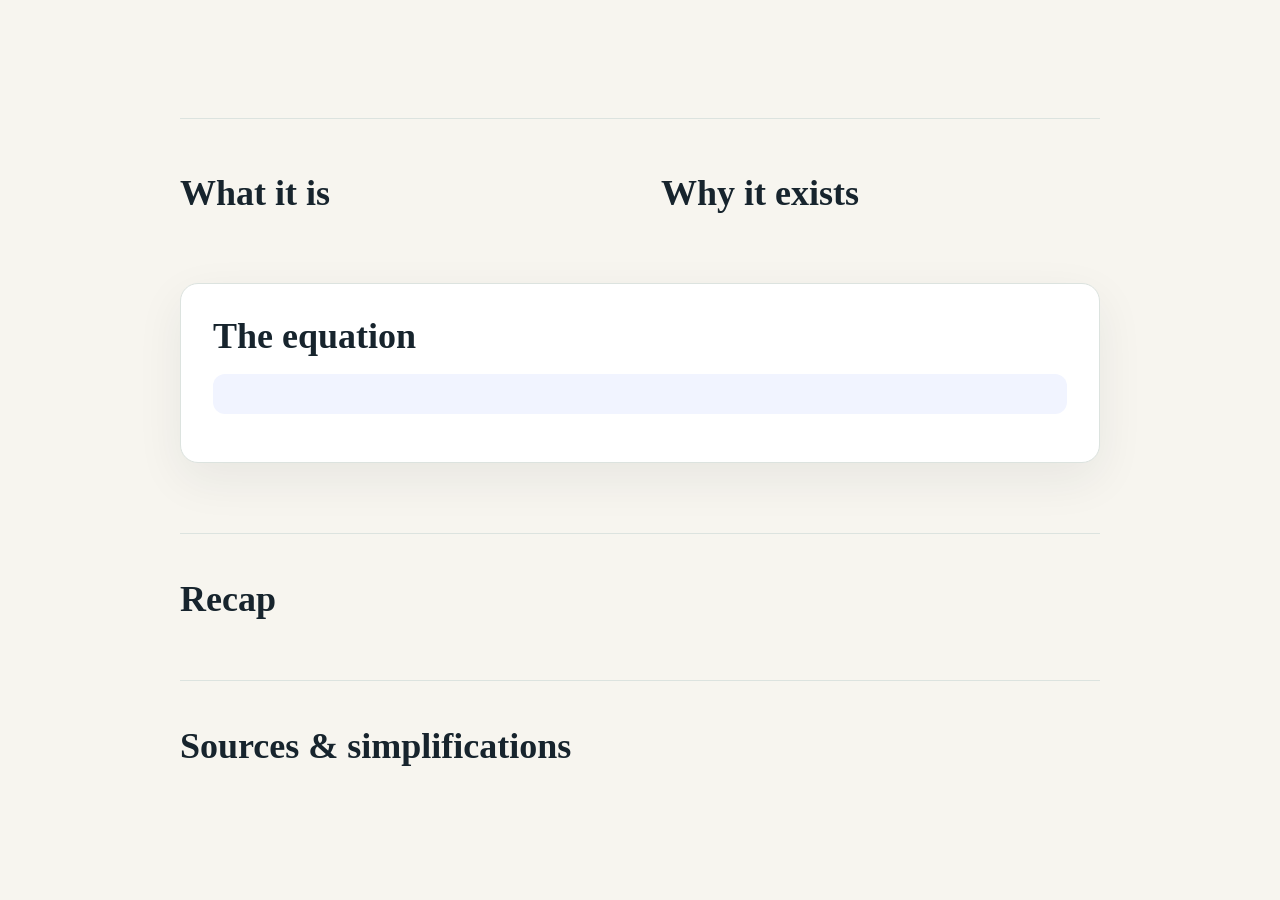
==== commit 304f53de: "redesign generated pages as explorable lessons" ====
--- a/templates/page.html
+++ b/templates/page.html
@@ -2,547 +2,48 @@
 <html lang="en">
 <head>
   <meta charset="utf-8">
-  <meta name="viewport" content="width=device-width, initial-scale=1">
-  <meta name="theme-color" content="#f6f7f2">
-  <meta name="description" content="A flexible, offline-ready presentation shell for interactive research papers.">
+  <meta name="viewport" content="width=device-width,initial-scale=1">
+  <meta name="theme-color" content="#f7f5ef">
   <title>__TITLE__</title>
   <style>
-    :root {
-      color-scheme: light;
-      --page: #f6f7f2;
-      --surface: #ffffff;
-      --surface-soft: #eef4f4;
-      --ink: #142536;
-      --muted: #536576;
-      --quiet: #728392;
-      --line: #dbe5e5;
-      --blue: #3159c5;
-      --blue-deep: #2444a2;
-      --teal: #087e80;
-      --coral: #f16f52;
-      --mint: #c9efdf;
-      --yellow: #ffe89a;
-      --shadow: 0 22px 66px rgba(21, 57, 75, .065);
-      --radius: 24px;
-    }
-    *, *::before, *::after { box-sizing: border-box; }
-    html { scroll-behavior: smooth; }
-    body {
-      margin: 0;
-      background: var(--page);
-      color: var(--ink);
-      font: 16px/1.62 Inter, ui-sans-serif, system-ui, -apple-system, BlinkMacSystemFont, "Segoe UI", sans-serif;
-      -webkit-font-smoothing: antialiased;
-    }
-    body::before {
-      content: "";
-      position: fixed;
-      inset: 0;
-      z-index: -1;
-      pointer-events: none;
-      background-image: radial-gradient(circle, rgba(49, 89, 197, .115) 1px, transparent 1px);
-      background-size: 24px 24px;
-      mask-image: linear-gradient(to bottom, rgba(0,0,0,.34), transparent 60%);
-    }
-    a { color: inherit; }
-    button { font: inherit; }
-    :focus-visible { outline: 3px solid var(--blue); outline-offset: 4px; }
-    ::selection { background: var(--mint); color: var(--ink); }
-    .shell { width: min(100% - 48px, 1280px); margin-inline: auto; }
-    .mono, .eyebrow, .section-number, .card-index, .tag, .slot-label, .meta-label {
-      font-family: ui-monospace, SFMono-Regular, Menlo, Consolas, monospace;
-    }
-    .eyebrow, .section-number, .card-index, .slot-label {
-      font-size: .7rem;
-      font-weight: 750;
-      letter-spacing: .145em;
-      text-transform: uppercase;
-    }
-    .site-header {
-      position: relative;
-      z-index: 10;
-      background: rgba(255, 255, 255, .74);
-      border-bottom: 1px solid var(--line);
-      backdrop-filter: blur(14px);
-    }
-    .header-inner {
-      min-height: 76px;
-      display: flex;
-      align-items: center;
-      gap: 34px;
-    }
-    .brand {
-      display: inline-flex;
-      align-items: center;
-      gap: 12px;
-      color: var(--ink);
-      text-decoration: none;
-      flex: none;
-    }
-    .brand-mark {
-      position: relative;
-      display: grid;
-      place-items: center;
-      width: 38px;
-      height: 38px;
-      border-radius: 12px;
-      background: var(--blue);
-      color: #fff;
-      font-size: 1.28rem;
-      line-height: 1;
-      font-weight: 800;
-      letter-spacing: -.09em;
-      box-shadow: 0 7px 16px rgba(49, 89, 197, .2);
-    }
-    .brand-mark::after {
-      content: "";
-      position: absolute;
-      width: 8px;
-      height: 8px;
-      border-radius: 50%;
-      background: var(--coral);
-      top: -3px;
-      right: -3px;
-    }
-    .brand-name { display: grid; font-size: .95rem; font-weight: 800; line-height: 1.06; letter-spacing: -.045em; }
-    .brand-name span:last-child { color: var(--blue); }
-    .header-nav { display: flex; align-items: center; gap: 30px; margin-left: auto; }
-    .header-nav a { color: var(--muted); font-size: .79rem; font-weight: 650; text-decoration: none; transition: color .2s; }
-    .header-nav a:hover { color: var(--blue); }
-    .header-note {
-      margin-left: 14px;
-      display: inline-flex;
-      align-items: center;
-      gap: 7px;
-      white-space: nowrap;
-      border: 1px solid #ccd8f6;
-      border-radius: 999px;
-      padding: 7px 12px;
-      color: var(--blue);
-      background: #f4f6ff;
-      font-size: .68rem;
-      font-weight: 800;
-      letter-spacing: .055em;
-      text-transform: uppercase;
-    }
-    .status-dot { width: 7px; height: 7px; border-radius: 50%; background: var(--blue); }
-    .hero { position: relative; overflow: hidden; padding: 79px 0 78px; }
-    .hero::before {
-      content: "";
-      position: absolute;
-      width: min(44vw, 610px);
-      aspect-ratio: 1;
-      border-radius: 50%;
-      right: -7%;
-      top: -39%;
-      background: radial-gradient(circle at 36% 41%, #dce8fb 0 32%, #bfe9e0 32% 44%, #f9e59e 44% 49%, transparent 49% 100%);
-      opacity: .85;
-      filter: blur(.2px);
-      pointer-events: none;
-    }
-    .hero::after {
-      content: "";
-      position: absolute;
-      right: 13%;
-      bottom: 34px;
-      width: 16px;
-      height: 16px;
-      border-radius: 50%;
-      background: var(--coral);
-      box-shadow: 42px -38px 0 -5px var(--teal), -75px -4px 0 -4px var(--blue);
-      pointer-events: none;
-    }
-    .hero-content { position: relative; z-index: 1; max-width: 830px; }
-    .placeholder-marker {
-      display: inline-flex;
-      align-items: center;
-      width: fit-content;
-      border: 1px dashed #de987f;
-      border-radius: 999px;
-      padding: 5px 10px;
-      background: #fff3ed;
-      color: #a74731;
-      font: 750 .63rem ui-monospace, SFMono-Regular, Menlo, Consolas, monospace;
-      letter-spacing: .09em;
-      text-transform: uppercase;
-      white-space: nowrap;
-    }
-    .eyebrow { color: var(--blue); display: inline-flex; align-items: center; gap: 12px; }
-    .eyebrow::before { content: ""; width: 26px; height: 2px; background: var(--coral); }
-    h1, h2, h3, p { margin-top: 0; }
-    h1 {
-      max-width: 920px;
-      margin: 25px 0 22px;
-      font-size: clamp(3.65rem, 7.6vw, 7.8rem);
-      font-weight: 700;
-      line-height: .98;
-      letter-spacing: -.082em;
-    }
-    h1 em { color: var(--blue); font-family: Georgia, "Times New Roman", serif; font-weight: 400; letter-spacing: -.075em; }
-    #paper-title[data-empty="true"],
-    #paper-summary[data-empty="true"] {
-      border: 2px dashed #de987f;
-      border-radius: 18px;
-      background: rgba(255, 246, 241, .72);
-      padding: 17px 20px 22px;
-    }
-    #paper-title[data-empty="true"] { margin-top: 24px; margin-bottom: 16px; }
-    #paper-summary[data-empty="true"] { padding-top: 15px; padding-bottom: 16px; }
-    #paper-title[data-empty="true"]::before,
-    #paper-summary[data-empty="true"]::before {
-      display: table;
-      border: 1px dashed #de987f;
-      border-radius: 999px;
-      padding: 5px 10px;
-      background: #fff3ed;
-      color: #a74731;
-      font: 750 .63rem ui-monospace, SFMono-Regular, Menlo, Consolas, monospace;
-      letter-spacing: .09em;
-      text-transform: uppercase;
-      white-space: nowrap;
-    }
-    #paper-title[data-empty="true"]::before { content: "PLACEHOLDER · PAPER TITLE"; margin-bottom: 17px; }
-    #paper-summary[data-empty="true"]::before { content: "PLACEHOLDER · PAPER SUMMARY"; margin-bottom: 12px; }
-    .hero-summary { max-width: 650px; color: var(--muted); font-size: clamp(1.07rem, 1.6vw, 1.25rem); line-height: 1.72; }
-    .hero-actions { display: flex; flex-wrap: wrap; align-items: center; gap: 12px; margin-top: 29px; }
-    .button {
-      display: inline-flex;
-      align-items: center;
-      justify-content: center;
-      gap: 12px;
-      min-height: 47px;
-      border-radius: 11px;
-      padding: 0 19px;
-      text-decoration: none;
-      font-size: .83rem;
-      font-weight: 800;
-      border: 1px solid var(--line);
-      background: var(--surface);
-      color: var(--ink);
-      transition: transform .2s, box-shadow .2s, background .2s;
-    }
-    .button:hover { transform: translateY(-2px); box-shadow: 0 8px 18px rgba(21, 57, 75, .09); }
-    .button.primary { background: var(--blue); border-color: var(--blue); color: #fff; box-shadow: 0 9px 20px rgba(49, 89, 197, .16); }
-    .button.primary:hover { background: var(--blue-deep); }
-    .paper-ribbon {
-      position: relative;
-      z-index: 1;
-      display: flex;
-      align-items: stretch;
-      gap: 0;
-      margin-top: 60px;
-      border: 1px solid var(--line);
-      border-radius: 17px;
-      overflow: hidden;
-      background: rgba(255, 255, 255, .84);
-      box-shadow: var(--shadow);
-    }
-    .paper-ribbon[data-empty="true"] { border-style: dashed; border-color: #d9a191; }
-    .paper-ribbon .placeholder-marker { margin-bottom: 8px; }
-    .ribbon-item { min-width: 0; flex: 1; padding: 15px 21px; border-right: 1px solid var(--line); }
-    .ribbon-item:last-child { border-right: 0; }
-    .meta-label { display: block; color: var(--quiet); font-size: .62rem; letter-spacing: .13em; margin-bottom: 2px; text-transform: uppercase; }
-    .ribbon-item strong { font-size: .79rem; font-weight: 750; color: var(--ink); overflow-wrap: anywhere; }
-    .content-section { padding: 82px 0; border-top: 1px solid var(--line); }
-    .section-head { display: grid; grid-template-columns: 173px minmax(0, 1fr); gap: 18px; align-items: baseline; margin-bottom: 32px; }
-    .section-number { color: var(--teal); }
-    .section-head h2 { margin: 0; font-size: clamp(2.15rem, 4.2vw, 4.35rem); line-height: 1.05; letter-spacing: -.065em; font-weight: 680; }
-    .section-head h2 em { color: var(--blue); font: italic 400 1em Georgia, serif; }
-    .section-intro { color: var(--muted); max-width: 690px; margin: 9px 0 0; font-size: .93rem; }
-    .surface {
-      background: var(--surface);
-      border: 1px solid var(--line);
-      border-radius: var(--radius);
-      box-shadow: var(--shadow);
-    }
-    .idea-surface { padding: clamp(27px, 4vw, 48px); position: relative; overflow: hidden; }
-    .idea-surface::after { content: "✦"; position: absolute; right: 25px; top: -55px; color: #e5f0ed; font-size: 13rem; line-height: 1; pointer-events: none; }
-    .slot { position: relative; }
-    .slot[data-empty="true"] { display: grid; align-content: center; justify-items: start; }
-    .slot[data-empty="true"] .placeholder-marker { margin-bottom: 14px; }
-    .slot-label { display: inline-flex; align-items: center; gap: 8px; color: var(--teal); margin-bottom: 15px; }
-    .slot-label::before { content: ""; width: 8px; height: 8px; border-radius: 50%; background: var(--coral); }
-    .empty-title { max-width: 650px; font-size: clamp(1.45rem, 2.6vw, 2.45rem); line-height: 1.18; letter-spacing: -.045em; margin-bottom: 10px; }
-    .empty-desc { max-width: 620px; color: var(--muted); font-size: .92rem; line-height: 1.73; margin: 0; }
-    .idea-surface .slot { min-height: 168px; }
-    .idea-surface .slot[data-empty="true"] { min-height: 190px; padding: 24px; border: 1px dashed #d9a191; border-radius: 18px; background: #fffaf8; }
-    .experience-section { background: linear-gradient(180deg, #f0f7f4 0%, #f6f7f2 100%); }
-    .stage {
-      min-height: 500px;
-      position: relative;
-      isolation: isolate;
-      overflow: visible;
-      background: var(--surface);
-      border: 1px solid #cbdedb;
-      border-radius: 30px;
-      box-shadow: 0 31px 85px rgba(11, 77, 81, .075);
-    }
-    .stage::before {
-      content: "";
-      position: absolute;
-      inset: 0;
-      z-index: -1;
-      border-radius: inherit;
-      background: radial-gradient(circle at 83% 20%, rgba(201,239,223,.45), transparent 26%),
-                  radial-gradient(circle at 14% 80%, rgba(221,232,255,.38), transparent 30%);
-      pointer-events: none;
-    }
-    .stage-topline { display: flex; align-items: center; justify-content: space-between; gap: 16px; flex-wrap: wrap; padding: 17px 24px; border-bottom: 1px solid var(--line); }
-    .stage-topline .slot-label { margin: 0; }
-    .stage-topline .note { color: var(--quiet); font-size: .68rem; }
-    .stage-tools { display: flex; align-items: center; gap: 15px; }
-    .expand-button {
-      display: inline-flex;
-      align-items: center;
-      justify-content: center;
-      gap: 8px;
-      min-height: 37px;
-      padding: 0 12px;
-      border: 1px solid #cbd7f2;
-      border-radius: 9px;
-      background: #f4f6ff;
-      color: var(--blue);
-      font: 750 .71rem ui-sans-serif, system-ui, sans-serif;
-      cursor: pointer;
-      transition: background .2s, border-color .2s, transform .2s;
-    }
-    .expand-button:hover { background: #e9eeff; border-color: var(--blue); transform: translateY(-1px); }
-    .expand-icon { font-size: 1.1rem; line-height: 1; }
-    body.has-expanded-stage { overflow: hidden; }
-    #interaction-stage:fullscreen,
-    #interaction-stage.is-expanded {
-      display: flex;
-      flex-direction: column;
-      width: 100%;
-      height: 100dvh;
-      min-height: 0;
-      margin: 0;
-      border: 0;
-      border-radius: 0;
-      background: var(--surface);
-      box-shadow: none;
-      overflow: auto;
-    }
-    #interaction-stage.is-expanded { position: fixed; inset: 0; z-index: 1000; }
-    #interaction-stage:fullscreen #interactive-content,
-    #interaction-stage.is-expanded #interactive-content { flex: 1 1 auto; min-height: 0; }
-    #interaction-stage:fullscreen #interactive-content[data-empty="true"],
-    #interaction-stage.is-expanded #interactive-content[data-empty="true"] { min-height: 0; }
-    #interactive-content[data-empty="true"] { min-height: 390px; margin: 18px; padding: clamp(30px, 5vw, 70px); align-content: center; border: 1px dashed #d9a191; border-radius: 19px; background: rgba(255, 250, 248, .62); }
-    #interactive-content[data-empty="true"]::after {
-      content: "";
-      position: absolute;
-      right: 8%;
-      top: 50%;
-      transform: translateY(-50%);
-      width: 200px;
-      height: 200px;
-      border: 2px solid rgba(49, 89, 197, .13);
-      border-radius: 44px;
-      rotate: 15deg;
-      pointer-events: none;
-      box-shadow: 0 0 0 34px rgba(49, 89, 197, .035), 0 0 0 68px rgba(8, 126, 128, .025);
-    }
-    #interactive-content .empty-title { max-width: 550px; font-size: clamp(2.2rem, 4vw, 4.25rem); }
-    #interactive-content .empty-title em { color: var(--blue); font: italic 400 1em Georgia, serif; }
-    .stage-bottomline { display: flex; justify-content: space-between; gap: 20px; padding: 14px 24px; border-top: 1px solid var(--line); color: var(--quiet); font-size: .67rem; }
-    .tag { display: inline-flex; border: 1px solid #cde4df; color: var(--teal); background: #eef9f4; border-radius: 999px; padding: 4px 9px; font-size: .61rem; text-transform: uppercase; letter-spacing: .06em; }
-    .content-slot { padding: clamp(25px, 3.4vw, 39px); }
-    .content-slot[data-empty="true"] { min-height: 230px; border-style: dashed; border-color: #d9a191; background: #fffdfa; }
-    .card-index { color: var(--coral); display: block; margin-bottom: 24px; }
-    .page-footer { display: flex; align-items: center; justify-content: space-between; gap: 20px; padding: 29px 0 44px; border-top: 1px solid var(--line); color: var(--quiet); font-size: .73rem; }
-    .page-footer strong { color: var(--ink); }
-    .page-footer a { text-decoration: none; color: var(--blue); font-weight: 750; }
-    .page-footer a:hover { text-decoration: underline; }
-    @media (max-width: 900px) {
-      .hero::before { right: -20%; opacity: .55; }
-      .section-head { grid-template-columns: 1fr; gap: 10px; }
-    }
-    @media (max-width: 700px) {
-      .shell { width: min(100% - 32px, 1280px); }
-      .header-inner { min-height: 68px; }
-      .header-nav { display: none; }
-      .header-note { margin-left: auto; }
-      .hero { padding: 58px 0 60px; }
-      .hero::before { width: 450px; top: -250px; right: -250px; opacity: .35; }
-      .hero::after { display: none; }
-      h1 { font-size: clamp(3.3rem, 12vw, 5.5rem); }
-      .paper-ribbon { margin-top: 42px; display: block; }
-      .ribbon-item { border-right: 0; border-bottom: 1px solid var(--line); }
-      .ribbon-item:last-child { border-bottom: 0; }
-      .content-section { padding: 62px 0; }
-      .stage { min-height: 380px; }
-      #interactive-content[data-empty="true"] { min-height: 320px; padding: 30px; }
-      #interactive-content[data-empty="true"]::after { width: 110px; height: 110px; right: 0; top: 23%; opacity: .45; }
-      .stage-bottomline { flex-wrap: wrap; }
-      .page-footer { flex-wrap: wrap; }
-    }
-    @media (max-width: 420px) {
-      .header-note { font-size: .57rem; padding: 6px 8px; }
-      .brand-name { font-size: .83rem; }
-      h1 { font-size: 3.23rem; }
-      .button { width: 100%; }
-      .stage-topline { padding: 15px 18px; }
-      .stage-topline .note { display: none; }
-      .stage-bottomline { padding: 14px 18px; }
-    }
-    @media (prefers-reduced-motion: reduce) {
-      *, *::before, *::after { scroll-behavior: auto !important; transition-duration: .01ms !important; animation-duration: .01ms !important; }
-    }
-    /* Paper-specific styles can be inserted below. Keep the shell neutral to the interaction type. */
-  </style>
-  <style>
-    body[data-palette="ocean"]{--blue:#007c91;--blue-deep:#005b6b;--teal:#168aad;--coral:#ff7f51;--mint:#cdeff2;--yellow:#ffe5a5}
-    body[data-palette="forest"]{--blue:#27745a;--blue-deep:#185541;--teal:#40916c;--coral:#e07a5f;--mint:#d8f3dc;--yellow:#f2cc8f}
-    body[data-palette="sunset"]{--blue:#b84c65;--blue-deep:#87354a;--teal:#3d7f86;--coral:#f28482;--mint:#d8ece7;--yellow:#f6bd60}
-    body[data-palette="violet"]{--blue:#6d4bc3;--blue-deep:#51349a;--teal:#447c89;--coral:#df6c8d;--mint:#e3daf7;--yellow:#ffe29a}
-    body[data-palette="graphite"]{--blue:#30343b;--blue-deep:#181a1e;--teal:#59636d;--coral:#e45756;--mint:#e3e5e7;--yellow:#f3d98b}
-    .generated-grid{display:grid;grid-template-columns:minmax(230px,.72fr) minmax(0,1.55fr);gap:24px;align-items:start}.generated-grid.controls_top{grid-template-columns:1fr}.generated-grid.full_canvas{grid-template-columns:1fr}.generated-grid.full_canvas .control-panel{display:grid;grid-template-columns:repeat(auto-fit,minmax(190px,1fr));gap:12px}.generated-grid.split_canvas{grid-template-columns:1fr 1fr}.control-panel{padding:20px;border-radius:18px;background:var(--surface-soft);border:1px solid var(--line)}.control-row{padding:11px 0;border-bottom:1px solid var(--line)}.control-row:last-child{border-bottom:0}.control-row label{display:block;font-size:.78rem;font-weight:800;margin-bottom:5px}.control-row input:not([type=checkbox]),.control-row select,.control-row textarea{width:100%;accent-color:var(--blue)}.control-value{color:var(--blue);font:700 .75rem ui-monospace,monospace}.control-help{color:var(--quiet);font-size:.7rem;margin-top:4px}.visual-panel{min-width:0}.view-tabs{display:flex;flex-wrap:wrap;gap:8px;margin-bottom:10px}.view-tab{border:1px solid var(--line);background:var(--surface);color:var(--muted);border-radius:999px;padding:7px 11px;font-size:.7rem;font-weight:750;cursor:pointer}.view-tab.active{background:var(--blue);border-color:var(--blue);color:#fff}.generated-visual{min-height:340px;border:1px solid var(--line);border-radius:18px;background:#fff;padding:12px;overflow:auto;color:#142536}.stage[data-component=matrix_lab] .generated-visual{background-image:linear-gradient(#edf1f4 1px,transparent 1px),linear-gradient(90deg,#edf1f4 1px,transparent 1px);background-size:28px 28px}.stage[data-component=distribution_lab] .generated-visual{background:linear-gradient(180deg,#fff,#f6f2ff)}.stage[data-component=network_flow] .generated-visual{background:radial-gradient(circle at 50% 45%,#f0faf5,#fff 65%)}.stage[data-component=parameter_sweep] .generated-visual{background:linear-gradient(180deg,#fff8f4,#fff)}.stage[data-component=custom_canvas] .generated-visual{min-height:480px}.generated-visual svg{display:block;width:100%;height:auto;max-height:520px}.visual-caption{color:var(--muted);font-size:.78rem;margin:9px 2px}.metrics{display:grid;grid-template-columns:repeat(auto-fit,minmax(120px,1fr));gap:9px}.metric{padding:11px;border-radius:12px;background:var(--surface-soft);border:1px solid var(--line)}.metric strong{display:block;color:var(--blue);font:750 1.05rem ui-monospace,monospace}.runtime-error{display:none;background:#ffe0dc;color:#8d2d22;border-radius:11px;padding:11px;margin-bottom:12px}.idea-layout{display:grid;gap:28px}.idea-layout.equation_first,.idea-layout.derivation{grid-template-columns:.9fr 1.1fr}.idea-layout.visual_first{grid-template-columns:1fr 1fr}.idea-equation{display:block;padding:20px;border-radius:15px;background:#f3f6ff;border:1px solid #dbe3fb;color:var(--blue-deep);font:650 clamp(.9rem,2vw,1.2rem)/1.6 ui-monospace,monospace;overflow:auto}.symbol-cloud{display:flex;flex-wrap:wrap;gap:8px;margin-top:15px}.symbol-token{padding:8px 10px;border:1px solid var(--line);border-radius:10px;background:var(--surface);font-size:.76rem}.symbol-token b{color:var(--blue);font-family:ui-monospace,monospace}.paper-figure{margin:18px 0 0;padding:12px;border:1px solid var(--line);border-radius:14px}.paper-figure img{max-width:100%;height:auto;border-radius:9px}.exploration-grid{display:grid;grid-template-columns:1fr 1fr;gap:14px}.exploration-grid.steps{grid-template-columns:1fr}.exploration-card{padding:20px;border:1px solid var(--line);border-radius:16px;background:var(--surface-soft)}.exploration-card button{border:0;border-radius:9px;background:var(--blue);color:#fff;padding:9px 13px;font-weight:800;cursor:pointer}.context-grid{display:grid;grid-template-columns:1.3fr .7fr;gap:22px}.claim-row{display:grid;grid-template-columns:auto 1fr;gap:10px;padding:10px 0;border-bottom:1px solid var(--line)}.claim-badge{display:inline-flex;height:fit-content;border-radius:999px;padding:4px 8px;background:#eef2ff;color:var(--blue);font:700 .6rem ui-monospace,monospace;text-transform:uppercase}.limit-box{padding:18px;border-left:6px solid var(--coral);background:#fff6f1;border-radius:12px}.reference-list{font-size:.76rem;color:var(--muted)}.generated-table{width:100%;border-collapse:collapse}.generated-table td,.generated-table th{padding:8px;border-bottom:1px solid #e1e7e8;text-align:left}.generated-table th{font-size:.7rem;text-transform:uppercase;color:#536576}.flash{animation:generated-flash 1s}@keyframes generated-flash{50%{outline:6px solid rgba(241,111,82,.45)}}
-    .exploration-grid.steps{grid-template-columns:1fr}.exploration-grid.steps .exploration-card{border-left:6px solid var(--blue)}.exploration-grid.challenges .exploration-card{background:#fff8f4;border-color:#f3c2b5}.exploration-grid.compare .exploration-card:nth-child(odd){background:#f3f6ff}.context-grid.source_map .claim-row{border:1px solid var(--line);border-radius:12px;margin-bottom:9px;padding:12px}.context-grid.annotated_notes{grid-template-columns:1fr}.context-grid.annotated_notes .claim-row{border-left:4px solid var(--blue);padding-left:14px}
-    @media(max-width:760px){.generated-grid,.generated-grid.split_canvas,.idea-layout.equation_first,.idea-layout.derivation,.idea-layout.visual_first,.context-grid,.exploration-grid{grid-template-columns:1fr}}
+    :root{--paper:#f7f5ef;--card:#fff;--ink:#17242d;--muted:#596b75;--line:#dce3df;--accent:#3159c5;--accent2:#e85d45;--soft:#eef3f7;--mint:#ddf2e7;--radius:18px;--shadow:0 16px 48px rgba(28,48,58,.07)}
+    *{box-sizing:border-box}html{scroll-behavior:smooth}body{margin:0;background:var(--paper);color:var(--ink);font:16px/1.65 Inter,ui-sans-serif,system-ui,-apple-system,BlinkMacSystemFont,"Segoe UI",sans-serif;-webkit-font-smoothing:antialiased}button,input,select,textarea{font:inherit}button{cursor:pointer}:focus-visible{outline:3px solid var(--accent);outline-offset:3px}.lesson{width:min(100% - 36px,920px);margin:auto;padding:64px 0 90px}.lesson-header{padding-bottom:42px;border-bottom:1px solid var(--line)}h1{max-width:820px;margin:0 0 12px;font:700 clamp(2.5rem,7vw,5.8rem)/.98 Georgia,serif;letter-spacing:-.045em}.source-line{margin:0;color:var(--muted);font-size:.9rem}.source-line a{color:var(--accent);text-underline-offset:3px}.opening{display:grid;grid-template-columns:1fr 1fr;gap:42px;padding:54px 0}.opening h2,.equation-section h2,.recap h2,.sources h2{font:650 clamp(1.55rem,3vw,2.25rem)/1.15 Georgia,serif;margin:0 0 15px}.opening p{margin:.5em 0}.equation-section{padding:32px;border:1px solid var(--line);border-radius:var(--radius);background:var(--card);box-shadow:var(--shadow)}.equation{overflow:auto;padding:20px;margin:16px 0;background:#f1f4ff;border-radius:12px;color:#203c91;font:650 clamp(.95rem,2vw,1.3rem)/1.6 ui-monospace,SFMono-Regular,Menlo,monospace}.symbols{display:grid;grid-template-columns:repeat(auto-fit,minmax(210px,1fr));gap:8px}.symbol{padding:10px 12px;border-top:1px solid var(--line);font-size:.88rem}.symbol b{color:var(--accent);font-family:ui-monospace,monospace}.steps{counter-reset:lesson-step;margin-top:70px}.lesson-step{counter-increment:lesson-step;padding:54px 0;border-top:1px solid var(--line)}.step-kicker{color:var(--accent);font:750 .72rem/1 ui-monospace,monospace;text-transform:uppercase;letter-spacing:.13em}.step-kicker::after{content:" " counter(lesson-step)}.lesson-step h2{max-width:760px;margin:12px 0 18px;font:650 clamp(1.8rem,4vw,3rem)/1.08 Georgia,serif;letter-spacing:-.02em}.step-copy{max-width:720px;font-size:1.04rem}.step-copy p{margin:.7em 0}.activity{margin:28px 0 18px;padding:22px;border-radius:var(--radius);background:var(--card);border:1px solid var(--line);box-shadow:var(--shadow)}.activity-grid{display:grid;grid-template-columns:minmax(190px,.55fr) minmax(0,1.45fr);gap:22px}.controls:empty{display:none}.activity-grid:has(.controls:empty){grid-template-columns:1fr}.control{padding:10px 0;border-bottom:1px solid var(--line)}.control:last-child{border:0}.control label{display:flex;justify-content:space-between;gap:10px;font-size:.8rem;font-weight:750}.control small{display:block;color:var(--muted);font-size:.7rem}.control input:not([type=checkbox]),.control select{width:100%;accent-color:var(--accent)}.control-value{color:var(--accent);font-family:ui-monospace,monospace}.editor-grid{display:grid;gap:5px;margin-top:8px}.editor-grid input{min-width:0;padding:7px;border:1px solid var(--line);border-radius:7px}.distribution-row{display:grid;grid-template-columns:1fr 48px;gap:7px;align-items:center}.figures{display:grid;gap:16px}.figure{min-width:0;padding:16px;border-radius:14px;background:var(--soft);border:1px solid #dde5ec}.figure h3{margin:0 0 10px;font-size:.95rem}.figure svg{display:block;width:100%;height:auto;max-height:420px}.caption{margin:9px 0 0;color:var(--muted);font-size:.76rem}.readouts{display:grid;grid-template-columns:repeat(auto-fit,minmax(110px,1fr));gap:8px}.readout{padding:12px;background:#fff;border:1px solid var(--line);border-radius:10px}.readout b{display:block;color:var(--accent);font:700 1.05rem ui-monospace,monospace}.live-equation{padding:17px;background:#fff;border-radius:10px;font-family:ui-monospace,monospace;overflow:auto}.flow{display:flex;align-items:center;gap:7px;overflow:auto;padding:18px 4px}.flow-node{min-width:105px;padding:13px;text-align:center;background:#fff;border:1px solid var(--line);border-radius:11px}.flow-node b{display:block;color:var(--accent);font-family:ui-monospace,monospace}.arrow{color:var(--muted);white-space:nowrap}.compare{display:grid;grid-template-columns:1fr 1fr;gap:12px}.compare-side{padding:12px;background:#fff;border-radius:11px}.compare-side h4{margin:0 0 7px}.walk-controls{display:flex;justify-content:space-between;align-items:center;gap:10px}.walk-controls button,.guide button{border:0;border-radius:9px;background:var(--accent);color:#fff;padding:9px 14px;font-weight:750}.guide{display:grid;grid-template-columns:1fr 1fr 1fr auto;gap:14px;align-items:center;margin-top:16px;padding:17px;border-radius:14px;background:var(--mint);border:1px solid #bedfce}.guide strong{display:block;font-size:.72rem;text-transform:uppercase;letter-spacing:.08em}.takeaway{margin:18px 0 0;padding-left:15px;border-left:4px solid var(--accent2);font-weight:700}.paper-figure{margin:20px 0;padding:12px;border:1px solid var(--line);border-radius:12px}.paper-figure img{max-width:100%;border-radius:8px}.paper-figure figcaption{font-size:.78rem;color:var(--muted)}.recap,.sources{margin-top:60px;padding-top:45px;border-top:1px solid var(--line)}.recap ul{padding:0;list-style:none}.recap li{margin:8px 0;padding:12px 15px;background:var(--card);border-radius:10px}.recap li::before{content:"✓";color:#188055;font-weight:900;margin-right:10px}.paper-card{padding:24px;background:var(--card);border:1px solid var(--line);border-radius:var(--radius)}.paper-card h3{margin:0 0 8px}.metadata{display:grid;grid-template-columns:repeat(auto-fit,minmax(190px,1fr));gap:12px;margin:18px 0}.metadata div{font-size:.82rem}.metadata b{display:block;color:var(--muted);font-size:.68rem;text-transform:uppercase;letter-spacing:.07em}.links{display:flex;flex-wrap:wrap;gap:8px}.links a{padding:6px 10px;border-radius:8px;background:var(--soft);color:var(--accent)}.claims{margin-top:22px}.claim{display:grid;grid-template-columns:auto 1fr;gap:10px;padding:10px 0;border-bottom:1px solid var(--line)}.badge{height:max-content;padding:4px 8px;border-radius:999px;background:#edf1ff;color:#2949a7;font-size:.68rem;font-weight:750}.limitation{margin-top:20px;padding:18px;background:#fff0eb;border-left:5px solid var(--accent2);border-radius:10px}.references{font-size:.8rem;color:var(--muted)}.runtime-error{display:none;padding:12px;background:#ffe0db;color:#8b281d;border-radius:9px}.flash{animation:flash 1s}@keyframes flash{50%{outline:6px solid rgba(49,89,197,.25)}}
+    @media(max-width:720px){.lesson{padding-top:38px}.opening,.activity-grid,.guide{grid-template-columns:1fr}.compare{grid-template-columns:1fr}.guide button{width:100%}}
   </style>
 </head>
-<body>
-  <!-- Generator contract: replace content inside data-slot regions and remove data-empty.
-       Add paper-specific CSS/JS only at the marked insertion points. Keep assets inline for offline use. -->
-  <header class="site-header">
-    <div class="shell header-inner">
-      <a class="brand" href="#top" aria-label="Paper to Playground home"><span class="brand-mark" aria-hidden="true">P</span><span class="brand-name"><span>paper to</span><span>playground</span></span></a>
-      <nav class="header-nav" aria-label="Page sections"><a href="#idea">The idea</a><a href="#experience">Experience</a><a href="#explore">Explore</a><a href="#context">Context</a></nav>
-      <span class="header-note"><span class="status-dot" aria-hidden="true"></span> Interactive research</span>
-    </div>
-  </header>
-  <main id="top">
-    <section class="hero" aria-labelledby="paper-title"><div class="shell">
-      <div class="hero-content">
-        <div class="eyebrow">PAPER TO PLAYGROUND <span style="color:var(--quiet)">/ STUDY SPACE</span></div>
-        <!-- Replace the title and summary for each paper. The markup may include emphasis. -->
-        <h1 id="paper-title" data-slot="title" data-empty="true">A paper,<br><em>opened up.</em></h1>
-        <p id="paper-summary" class="hero-summary" data-slot="summary" data-empty="true">An inviting place to understand a research idea by interacting with it. Each paper brings its own visual language and its own way to explore.</p>
-        <div class="hero-actions"><a class="button primary" href="#experience">Enter the experience <span aria-hidden="true">↗️</span></a><a class="button" href="#idea">Start with the idea <span aria-hidden="true">↓</span></a></div>
-      </div>
-      <div id="paper-meta" class="paper-ribbon" data-slot="paper-meta" data-empty="true" aria-label="Paper metadata">
-        <div class="ribbon-item"><span class="placeholder-marker">Placeholder · paper metadata</span><span class="meta-label">Paper</span><strong>Title and authors</strong></div>
-        <div class="ribbon-item"><span class="meta-label">Focus</span><strong>The question explored here</strong></div>
-        <div class="ribbon-item"><span class="meta-label">Source</span><strong>Section, equation, or figure</strong></div>
-      </div>
-    </div></section>
-    <section class="content-section" id="idea" aria-labelledby="idea-title"><div class="shell">
-      <div class="section-head"><span class="section-number">01 / ORIENTATION</span><div><h2 id="idea-title">The idea, <em>made clear.</em></h2><p class="section-intro">A concise explanation before the student starts experimenting.</p></div></div>
-      <div class="surface idea-surface"><div id="idea-content" class="slot" data-slot="idea" data-empty="true"><span class="placeholder-marker">Placeholder · idea and explanation</span><span class="slot-label">EXPLANATION REGION</span><h3 class="empty-title">Start with the mechanism that matters.</h3><p class="empty-desc">The generated explanation can use prose, an equation, a figure, an analogy, or any combination that serves this paper and audience.</p></div></div>
-    </div></section>
-    <section class="content-section experience-section" id="experience" aria-labelledby="experience-title"><div class="shell">
-      <div class="section-head"><span class="section-number">02 / INTERACT</span><div><h2 id="experience-title">Explore it <em>your way.</em></h2><p class="section-intro">The interaction belongs to the paper. The surrounding page leaves room for whatever teaches the idea best.</p></div></div>
-      <div class="stage" id="interaction-stage">
-        <div class="stage-topline"><span class="slot-label">INTERACTIVE CANVAS</span><div class="stage-tools"><span class="note mono">PAPER-SPECIFIC EXPERIENCE</span><button id="fullscreen-toggle" class="expand-button" type="button" aria-label="Expand interaction to full screen" aria-pressed="false"><span class="expand-icon" aria-hidden="true">⤢</span><span class="expand-label">Expand view</span></button></div></div>
-        <div id="interactive-content" class="slot" data-slot="interactive" data-empty="true" aria-label="Paper-specific interactive experience">
-          <span class="placeholder-marker">Placeholder · generated interaction</span>
-          <h3 class="empty-title">Anything worth <em>changing.</em></h3>
-          <p class="empty-desc">A 3D scene, map, simulation, graph, table, narrative interaction, numerical experiment, or something entirely different can live in this open region.</p>
-        </div>
-        <div class="stage-bottomline"><span>Interaction and visual representation are generated for this paper.</span><span class="tag">Open format</span></div>
-      </div>
-    </div></section>
-    <section class="content-section" id="explore" aria-labelledby="explore-title"><div class="shell">
-      <div class="section-head"><span class="section-number">03 / DISCOVER</span><div><h2 id="explore-title">What happens <em>if…?</em></h2><p class="section-intro">Guided investigations can be as simple or as rich as the paper calls for.</p></div></div>
-      <div id="explorations-content" class="surface content-slot slot" data-slot="explorations" data-empty="true"><span class="placeholder-marker">Placeholder · guided explorations</span><span class="card-index">GUIDED INVESTIGATIONS</span><h3 class="empty-title">Invite a useful discovery.</h3><p class="empty-desc">The generated paper experience can present explorations in any format: prompts, presets, challenges, comparisons, or a guided path through the interaction.</p></div>
-    </div></section>
-    <section class="content-section" id="context" aria-labelledby="context-title"><div class="shell">
-      <div class="section-head"><span class="section-number">04 / GROUNDED</span><div><h2 id="context-title">Keep the paper <em>in view.</em></h2><p class="section-intro">Show what comes from the source and where the teaching model simplifies it.</p></div></div>
-      <div id="context-content" class="surface content-slot slot" data-slot="context" data-empty="true"><span class="placeholder-marker">Placeholder · sources and limitations</span><span class="card-index">SOURCE, EVIDENCE & LIMITS</span><h3 class="empty-title">Trace the idea back. Name the simplification.</h3><p class="empty-desc">Paper identity, citations, supporting evidence, assumptions, and limitations can be arranged in whatever way makes this particular explanation clear.</p></div>
-    </div></section>
-  </main>
-  <footer class="shell page-footer"><span><strong>paper to playground</strong> &nbsp; / &nbsp; Research ideas you can explore.</span><span>Self-contained HTML · Offline-ready shell</span><a href="#top">Back to top ↑</a></footer>
-  <script>
-    (() => {
-      'use strict';
-      const stage = document.getElementById('interaction-stage');
-      const button = document.getElementById('fullscreen-toggle');
-      const label = button.querySelector('.expand-label');
-      let fallbackExpanded = false;
-
-      function isExpanded() {
-        return document.fullscreenElement === stage || fallbackExpanded;
-      }
-      function updateButton() {
-        const expanded = isExpanded();
-        button.setAttribute('aria-pressed', String(expanded));
-        button.setAttribute('aria-label', expanded ? 'Exit full screen interaction' : 'Expand interaction to full screen');
-        label.textContent = expanded ? 'Exit full screen' : 'Expand view';
-      }
-      function closeFallback() {
-        fallbackExpanded = false;
-        stage.classList.remove('is-expanded');
-        document.body.classList.remove('has-expanded-stage');
-        updateButton();
-        button.focus();
-      }
-      button.addEventListener('click', async () => {
-        if (document.fullscreenElement === stage) {
-          await document.exitFullscreen();
-          updateButton();
-          button.focus();
-          return;
-        }
-        if (fallbackExpanded) {
-          closeFallback();
-          return;
-        }
-        if (stage.requestFullscreen) {
-          try {
-            await stage.requestFullscreen();
-            updateButton();
-            return;
-          } catch (_) { /* The in-page expanded view remains available. */ }
-        }
-        fallbackExpanded = true;
-        stage.classList.add('is-expanded');
-        document.body.classList.add('has-expanded-stage');
-        updateButton();
-      });
-      document.addEventListener('fullscreenchange', updateButton);
-      document.addEventListener('keydown', (event) => {
-        if (event.key === 'Escape' && fallbackExpanded) closeFallback();
-      });
-      updateButton();
-    })();
-  </script>
-  <script>
-    (() => {
-      'use strict';
-      const SPEC=__SPEC__,PAPER=__PAPER__,EXTRA=__EXTRA__,compute=(__COMPUTE__),draw=(__DRAW__);
-      const state={},setters={};let lastResult={},activeView=0;
-      const $=s=>document.querySelector(s),make=(tag,cls,text)=>{const n=document.createElement(tag);if(cls)n.className=cls;if(text!==undefined)n.textContent=text;return n};
-      const clone=x=>JSON.parse(JSON.stringify(x));
-      const at=(obj,key)=>String(key||'').split('.').reduce((v,k)=>v&&v[k],obj);
-      const fmt=(v,n=3)=>typeof v==='number'?(Number.isFinite(v)?Number(v.toFixed(n)).toString():String(v)):Array.isArray(v)?v.map(x=>fmt(x,n)).join(', '):String(v??'—');
-      const design=SPEC.design||{},orientation=design.orientation||{},interaction=design.interaction||{},discover=design.discover||{},context=design.context||{};
-      const desiredView=interaction.diagram==='custom_svg'||['process','vector','network'].includes(interaction.diagram)?'custom':interaction.diagram,chosenView=SPEC.views.findIndex(v=>v.type===desiredView);if(chosenView>=0)activeView=chosenView;
-      document.body.dataset.palette=design.palette||'research';if(design.accent)document.documentElement.style.setProperty('--blue',design.accent);
-      document.title=PAPER.title||SPEC.title;const paperTitle=$('#paper-title');paperTitle.textContent=SPEC.title||PAPER.title;paperTitle.dataset.empty='false';const summary=$('#paper-summary');summary.textContent=SPEC.intro.idea;summary.dataset.empty='false';
-      const meta=$('#paper-meta');meta.replaceChildren();meta.dataset.empty='false';
-      function ribbon(label,value){const item=make('div','ribbon-item');item.append(make('span','meta-label',label),make('strong','',value||'—'));return item}
-      meta.append(ribbon('Paper',[PAPER.title,PAPER.authors.slice(0,3).join(', ')].filter(Boolean).join(' · ')),ribbon('Focus',SPEC.plan.core_idea),ribbon('Source',[SPEC.citation.section,SPEC.citation.equation].filter(Boolean).join(' · ')||SPEC.plan.source_anchor));
-      Object.entries(PAPER.urls||{}).forEach(([name,url])=>{if(!url)return;const item=ribbon(name.toUpperCase(),'');const a=make('a','',url);a.href=url;a.rel='noopener noreferrer';item.querySelector('strong').replaceChildren(a);meta.append(item)});
-      function sectionCopy(id,block){const title=$('#'+id+'-title'),intro=title&&title.parentElement.querySelector('.section-intro');if(title)title.textContent=block.heading||title.textContent;if(intro)intro.textContent=block.intro||intro.textContent}
-      sectionCopy('idea',orientation);sectionCopy('experience',interaction);sectionCopy('explore',discover);sectionCopy('context',context);
-      const idea=$('#idea-content');idea.replaceChildren();idea.dataset.empty='false';const ideaLayout=make('div','idea-layout '+(orientation.formulation||'equation_first')),prose=make('div'),technical=make('div');prose.append(make('span','slot-label',(orientation.formulation||'explanation').replaceAll('_',' ')),make('h3','empty-title',SPEC.intro.idea),make('p','empty-desc',SPEC.intro.why_it_matters));technical.append(make('span','slot-label','key relationship'),make('code','idea-equation',SPEC.intro.key_equation));const cloud=make('div','symbol-cloud');SPEC.symbols.forEach(s=>{const token=make('span','symbol-token');token.append(make('b','',s.symbol+' '),document.createTextNode(s.meaning));cloud.append(token)});technical.append(cloud);if(orientation.formulation==='visual_first')ideaLayout.append(technical,prose);else ideaLayout.append(prose,technical);idea.append(ideaLayout);
-      EXTRA.figures.forEach(f=>{const fig=make('figure','paper-figure');if(f.data){const img=make('img');img.src=f.data;img.alt=f.caption;fig.append(img)}fig.append(make('figcaption','',`📄 Figure ${f.number}: ${f.caption} — ${f.role}`));idea.append(fig)});
-      const stage=$('#interaction-stage');stage.dataset.component=interaction.component||'custom_canvas';stage.querySelector('.stage-topline .slot-label').textContent=(interaction.component||'interactive canvas').replaceAll('_',' ');stage.querySelector('.stage-topline .note').textContent=((interaction.diagram||'custom')+' · '+(interaction.layout||'controls_left')).replaceAll('_',' ');const interactive=$('#interactive-content');interactive.replaceChildren();interactive.dataset.empty='false';interactive.className='content-slot '+(interaction.component||'custom_canvas');const err=make('div','runtime-error');err.id='runtime-error';const grid=make('div','generated-grid '+(interaction.layout||'controls_left')+' '+(interaction.component||'custom_canvas')),controls=make('aside','control-panel'),visualPanel=make('div','visual-panel'),tabs=make('div','view-tabs'),visual=make('div','generated-visual'),caption=make('p','visual-caption'),metrics=make('div','metrics');visual.id='generated-visual';visual.setAttribute('role','img');grid.append(controls,visualPanel);visualPanel.append(tabs,visual,caption,metrics);interactive.append(err,grid);
-      SPEC.controls.forEach(c=>{state[c.id]=clone(c.default);const row=make('div','control-row'),label=make('label','',c.label);label.htmlFor='control-'+c.id;row.append(label);let input;if(c.type==='select'){input=make('select');(c.options||[]).forEach(o=>{const op=make('option','',typeof o==='object'?o.label:o);op.value=typeof o==='object'?o.value:o;input.append(op)});input.value=c.default}else if(c.type==='toggle'){input=make('input');input.type='checkbox';input.checked=!!c.default}else if(c.type==='matrix'){input=make('textarea');input.rows=Math.max(2,c.rows||2);input.value=JSON.stringify(c.default)}else{input=make('input');input.type=c.type==='slider'?'range':'number';['min','max','step'].forEach(k=>{if(c[k]!==undefined)input[k]=c[k]});input.value=c.default;const value=make('span','control-value');value.id='value-'+c.id;row.append(value)}input.id='control-'+c.id;const read=()=>{if(c.type==='toggle')return input.checked;if(c.type==='matrix'){try{return JSON.parse(input.value)}catch(_){return state[c.id]}}if(c.type==='select')return input.value;return Number(input.value)};setters[c.id]=v=>{if(c.type==='toggle')input.checked=!!v;else input.value=c.type==='matrix'?JSON.stringify(v):v;state[c.id]=read()};input.addEventListener('input',()=>{state[c.id]=read();update()});row.append(input,make('div','control-help',c.help||''));controls.append(row)});
-      function svgBase(){const ns='http://www.w3.org/2000/svg',svg=document.createElementNS(ns,'svg');svg.setAttribute('viewBox','0 0 680 360');return [ns,svg]}
-      function numeric(value){if(Array.isArray(value))return value.flat(Infinity).filter(Number.isFinite);if(value&&typeof value==='object')return Object.values(value).flat(Infinity).filter(Number.isFinite);return Number.isFinite(value)?[value]:[]}
-      function bar(value){const [ns,svg]=svgBase(),nums=numeric(value),max=Math.max(1,...nums.map(Math.abs));nums.forEach((v,i)=>{const w=540/Math.max(1,nums.length),h=245*Math.abs(v)/max,r=document.createElementNS(ns,'rect'),t=document.createElementNS(ns,'text');r.setAttribute('x',75+i*w);r.setAttribute('y',300-h);r.setAttribute('width',Math.max(8,w-10));r.setAttribute('height',h);r.setAttribute('rx',5);r.setAttribute('fill','#3159c5');t.setAttribute('x',78+i*w);t.setAttribute('y',326);t.textContent=fmt(v,2);svg.append(r,t)});return svg}
-      function line(value){const [ns,svg]=svgBase(),nums=numeric(value),min=Math.min(0,...nums),max=Math.max(1,...nums),span=max-min||1,pts=nums.map((v,i)=>`${65+i*550/Math.max(1,nums.length-1)},${300-(v-min)*245/span}`).join(' '),poly=document.createElementNS(ns,'polyline');poly.setAttribute('points',pts);poly.setAttribute('fill','none');poly.setAttribute('stroke','#3159c5');poly.setAttribute('stroke-width','5');poly.setAttribute('stroke-linejoin','round');svg.append(poly);nums.forEach((v,i)=>{const c=document.createElementNS(ns,'circle');c.setAttribute('cx',65+i*550/Math.max(1,nums.length-1));c.setAttribute('cy',300-(v-min)*245/span);c.setAttribute('r',6);c.setAttribute('fill','#f16f52');svg.append(c)});return svg}
-      function heatmap(value){const [ns,svg]=svgBase(),matrix=Array.isArray(value)&&Array.isArray(value[0])?value:[numeric(value)],rows=matrix.length,cols=Math.max(1,...matrix.map(r=>r.length)),max=Math.max(1,...matrix.flat().map(v=>Math.abs(Number(v)||0)));matrix.forEach((row,i)=>row.forEach((v,j)=>{const r=document.createElementNS(ns,'rect'),t=document.createElementNS(ns,'text');r.setAttribute('x',80+j*520/cols);r.setAttribute('y',35+i*270/rows);r.setAttribute('width',510/cols);r.setAttribute('height',260/rows);r.setAttribute('fill',`hsl(224 58% ${94-55*Math.abs(v)/max}%)`);t.setAttribute('x',90+j*520/cols);t.setAttribute('y',62+i*270/rows);t.textContent=fmt(v,2);svg.append(r,t)}));return svg}
-      function table(value){const table=make('table','generated-table');if(Array.isArray(value)){value.forEach((row,i)=>{const tr=make('tr');(Array.isArray(row)?row:[row]).forEach(v=>tr.append(make('td','',fmt(v))));table.append(tr)})}else if(value&&typeof value==='object')Object.entries(value).forEach(([k,v])=>{const tr=make('tr');tr.append(make('th','',k),make('td','',fmt(v)));table.append(tr)});else{const tr=make('tr');tr.append(make('td','',fmt(value)));table.append(tr)}return table}
-      function renderView(){const view=SPEC.views[activeView]||SPEC.views[0],value=at(lastResult,view.bind);visual.replaceChildren();if(view.type==='custom'&&SPEC.custom_svg)visual.innerHTML=draw(clone(state),clone(lastResult));else if(view.type==='line')visual.append(line(value));else if(view.type==='heatmap')visual.append(heatmap(value));else if(view.type==='table')visual.append(table(value));else visual.append(bar(value));caption.textContent=view.caption||'';visual.setAttribute('aria-label',view.caption||view.title||'Interactive scientific view')}
-      SPEC.views.forEach((v,i)=>{const b=make('button','view-tab'+(i===activeView?' active':''),v.title||v.type);b.type='button';b.addEventListener('click',()=>{activeView=i;tabs.querySelectorAll('button').forEach((x,j)=>x.classList.toggle('active',j===i));renderView()});tabs.append(b)});
-      function update(){try{lastResult=compute(clone(state));err.style.display='none';SPEC.controls.forEach(c=>{const n=$('#value-'+c.id);if(n)n.textContent=' '+fmt(state[c.id])});renderView();metrics.replaceChildren();SPEC.intermediates.forEach(m=>{const card=make('div','metric');card.append(make('strong','',fmt(at(lastResult,m.key),m.fmt??3)),document.createTextNode(m.label));metrics.append(card)})}catch(e){err.textContent='The illustrative calculation could not update: '+e.message;err.style.display='block'}}
-      const explore=$('#explorations-content');explore.replaceChildren();explore.dataset.empty='false';const exGrid=make('div','exploration-grid '+(discover.format||'cards'));SPEC.explorations.forEach((x,i)=>{const card=make('article','exploration-card');card.append(make('span','card-index',`EXPLORATION ${i+1}`),make('h3','',x.title),make('p','',x.do),make('p','',`Observe: ${x.observe}`),make('p','',`Why: ${x.why}`));const b=make('button','',discover.format==='challenges'?'Run challenge':'Try it');b.addEventListener('click',()=>{Object.entries(x.preset||{}).forEach(([k,v])=>setters[k]&&setters[k](v));update();visual.classList.add('flash');setTimeout(()=>visual.classList.remove('flash'),1100);$('#interaction-stage').scrollIntoView({behavior:'smooth',block:'center'})});card.append(b);exGrid.append(card)});explore.append(exGrid);
-      const grounding=$('#context-content');grounding.replaceChildren();grounding.dataset.empty='false';const contextGrid=make('div','context-grid '+(context.format||'ledger')),ledger=make('div'),side=make('aside');SPEC.claims.forEach(c=>{const row=make('div','claim-row'),badge=make('span','claim-badge',c.source==='paper'?'From paper':c.source==='brief'?'From brief':'Simplification');row.append(badge,make('span','',c.text));ledger.append(row)});const limit=make('div','limit-box');limit.append(make('span','slot-label',SPEC.limitation.kind),make('p','',SPEC.limitation.text),make('p','empty-desc',SPEC.mechanism.toy_model_notice));side.append(limit);contextGrid.append(ledger,side);grounding.append(contextGrid);if(PAPER.references.length){const details=make('details'),refs=make('ol','reference-list');PAPER.references.forEach(r=>refs.append(make('li','',r.text)));details.append(make('summary','',`References (${PAPER.references.length})`),refs);grounding.append(details)}
-      update();
-    })();
-  </script>
-</body>
-</html>
+<body><main class="lesson">
+  <header class="lesson-header"><h1 id="concept-title"></h1><p id="source-line" class="source-line"></p></header>
+  <section class="opening"><div><h2>What it is</h2><div id="what-it-is"></div></div><div><h2>Why it exists</h2><div id="why-it-exists"></div></div></section>
+  <section class="equation-section"><h2>The equation</h2><div id="equation" class="equation"></div><div id="symbols" class="symbols"></div></section>
+  <section id="steps" class="steps" aria-label="Lesson steps"></section>
+  <section class="recap"><h2>Recap</h2><ul id="recap"></ul></section>
+  <section class="sources"><h2>Sources &amp; simplifications</h2><div id="sources"></div></section>
+</main>
+<script>
+(()=>{'use strict';
+const SPEC=__SPEC__,PAPER=__PAPER__,EXTRA=__EXTRA__,compute=(__COMPUTE__),draw=(__DRAW__);
+const state={},controlNodes={},stepRenders=[],$=s=>document.querySelector(s),make=(t,c,x)=>{const n=document.createElement(t);if(c)n.className=c;if(x!==undefined)n.textContent=x;return n},clone=x=>JSON.parse(JSON.stringify(x));
+const at=(o,p)=>String(p||'').split('.').reduce((v,k)=>v&&v[k],o),fmt=(v,n=3)=>typeof v==='number'?(Number.isFinite(v)?Number(v.toFixed(n)).toString():'—'):Array.isArray(v)?v.map(x=>fmt(x,n)).join(', '):String(v??'—');
+for(const step of SPEC.steps)for(const c of step.controls)state[c.id]=clone(c.default);
+let result={};
+function paraList(target,items){for(const text of items||[])target.append(make('p','',text))}
+$('#concept-title').textContent=SPEC.concept.title;paraList($('#what-it-is'),SPEC.concept.what_it_is);paraList($('#why-it-exists'),SPEC.concept.why_it_exists);$('#equation').textContent=SPEC.concept.equation;
+for(const s of SPEC.concept.symbols||[]){const n=make('div','symbol');n.append(make('b','',s.symbol+' '),document.createTextNode(s.meaning));$('#symbols').append(n)}
+const first=PAPER.authors[0]?.name||'Source', author=PAPER.authors.length>1?first+' et al.':first, bits=[author,PAPER.year||SPEC.citation.year,SPEC.citation.section?'§'+SPEC.citation.section:'',SPEC.citation.equation?'Eq. ('+SPEC.citation.equation+')':''].filter(Boolean);const sourceLink=make('a','',bits.join(' · '));sourceLink.href=PAPER.urls.section||PAPER.urls.source||'#sources';$('#source-line').append('From ',sourceLink);
+function editor(control,onchange){const kind=control.type;if(kind==='select'){const el=make('select');for(const raw of control.options||[]){const o=make('option','',typeof raw==='object'?raw.label:raw);o.value=typeof raw==='object'?raw.value:raw;el.append(o)}el.value=control.default;el.apply=v=>{el.value=v};el.onchange=()=>onchange(el.value);return el}if(kind==='toggle'){const el=make('input');el.type='checkbox';el.checked=!!control.default;el.apply=v=>{el.checked=!!v};el.onchange=()=>onchange(el.checked);return el}if(kind==='matrix_editor'){const grid=make('div','editor-grid'),rows=control.rows||control.default.length,cols=control.cols||(control.default[0]||[]).length;grid.style.gridTemplateColumns=`repeat(${cols},minmax(42px,1fr))`;const cells=[];for(let i=0;i<rows;i++)for(let j=0;j<cols;j++){const el=make('input');el.type='number';el.step='any';el.value=control.default?.[i]?.[j]??0;cells.push(el);el.oninput=()=>{const value=Array.from({length:rows},(_,r)=>Array.from({length:cols},(_,c)=>Number(cells[r*cols+c].value)||0));onchange(value)}}grid.apply=value=>cells.forEach((el,i)=>{el.value=value?.[Math.floor(i/cols)]?.[i%cols]??0});return grid}if(kind==='vector_editor'||kind==='distribution_editor'){const box=make('div','editor-grid'),values=control.default||[],outputs=[];box.style.gridTemplateColumns='1fr';const inputs=[];const normalize=value=>{let next=(value||[]).map(x=>kind==='distribution_editor'?Math.max(0,Number(x)||0):(Number(x)||0));if(kind==='distribution_editor'){const sum=next.reduce((a,b)=>a+b,0);next=sum?next.map(x=>x/sum):next}return next};values.forEach((value,i)=>{const row=make('div',kind==='distribution_editor'?'distribution-row':'control'),el=make('input'),out=make('span','control-value',fmt(value));el.type=kind==='distribution_editor'?'range':'number';el.min=kind==='distribution_editor'?0:'';el.max=kind==='distribution_editor'?1:'';el.step=kind==='distribution_editor'?0.01:'any';el.value=value;inputs.push(el);outputs.push(out);el.oninput=()=>{const next=normalize(inputs.map(x=>x.value));next.forEach((x,k)=>{inputs[k].value=x;outputs[k].textContent=fmt(x)});onchange(next)};row.append(el,out);box.append(row)});box.apply=value=>normalize(value).forEach((x,i)=>{inputs[i].value=x;outputs[i].textContent=fmt(x)});return box}const el=make('input');el.type=kind==='slider'?'range':'number';for(const k of ['min','max','step'])if(control[k]!==undefined)el[k]=control[k];el.value=control.default;el.apply=v=>{el.value=v};el.oninput=()=>onchange(Number(el.value));return el}
+function controlUI(control){const row=make('div','control'),label=make('label','',control.label),value=make('span','control-value',fmt(control.default));label.append(value);let input;const set=(v,refresh=true)=>{if(control.type==='distribution_editor'){const raw=(v||[]).map(x=>Math.max(0,Number(x)||0)),sum=raw.reduce((a,b)=>a+b,0);v=sum?raw.map(x=>x/sum):raw}state[control.id]=clone(v);value.textContent=fmt(v);if(input?.apply)input.apply(v);if(refresh)update()};input=editor(control,set);row.append(label,input,make('small','',control.help||''));controlNodes[control.id]={set,input};return row}
+function svgBase(){const ns='http://www.w3.org/2000/svg',svg=document.createElementNS(ns,'svg');svg.setAttribute('viewBox','0 0 680 340');return[ns,svg]}
+function nums(value){if(Array.isArray(value))return value.flat(Infinity).map(Number).filter(Number.isFinite);if(value&&typeof value==='object')return Object.values(value).flat(Infinity).map(Number).filter(Number.isFinite);return Number.isFinite(value)?[value]:[]}
+function bar(value){const[ns,svg]=svgBase(),a=nums(value),max=Math.max(1,...a.map(Math.abs));a.forEach((v,i)=>{const w=560/Math.max(1,a.length),h=230*Math.abs(v)/max,r=document.createElementNS(ns,'rect'),t=document.createElementNS(ns,'text');for(const[k,x]of Object.entries({x:60+i*w,y:275-h,width:Math.max(7,w-9),height:h,rx:5,fill:'#3159c5'}))r.setAttribute(k,x);t.setAttribute('x',63+i*w);t.setAttribute('y',303);t.textContent=fmt(v,2);svg.append(r,t)});return svg}
+function line(value,marker){const[ns,svg]=svgBase(),a=nums(value),lo=Math.min(0,...a),hi=Math.max(1,...a),span=hi-lo||1,point=(v,i)=>[60+i*560/Math.max(1,a.length-1),275-(v-lo)*225/span],poly=document.createElementNS(ns,'polyline');poly.setAttribute('points',a.map((v,i)=>point(v,i).join(',')).join(' '));poly.setAttribute('fill','none');poly.setAttribute('stroke','#3159c5');poly.setAttribute('stroke-width','5');svg.append(poly);if(Number.isFinite(marker)){const i=Math.max(0,Math.min(a.length-1,marker)),[x,y]=point(a[i],i),c=document.createElementNS(ns,'circle');c.setAttribute('cx',x);c.setAttribute('cy',y);c.setAttribute('r',9);c.setAttribute('fill','#e85d45');svg.append(c)}return svg}
+function heatmap(value){const[ns,svg]=svgBase(),m=Array.isArray(value)&&Array.isArray(value[0])?value:[nums(value)],rows=m.length,cols=Math.max(1,...m.map(x=>x.length)),max=Math.max(1,...m.flat().map(x=>Math.abs(Number(x)||0)));m.forEach((row,i)=>row.forEach((v,j)=>{const rect=document.createElementNS(ns,'rect'),text=document.createElementNS(ns,'text');for(const[k,x]of Object.entries({x:65+j*560/cols,y:25+i*275/rows,width:550/cols,height:265/rows,fill:`hsl(224 62% ${95-58*Math.abs(v)/max}%)`}))rect.setAttribute(k,x);text.setAttribute('x',75+j*560/cols);text.setAttribute('y',52+i*275/rows);text.textContent=fmt(v,2);svg.append(rect,text)}));return svg}
+function table(value){const t=make('table','');t.style.width='100%';const rows=Array.isArray(value)?value:Object.entries(value||{});for(const row of rows){const tr=make('tr');for(const cell of(Array.isArray(row)?row:[row])){const td=make('td','',fmt(cell));td.style.padding='7px';td.style.borderBottom='1px solid #dce3df';tr.append(td)}t.append(tr)}return t}
+function basicView(type,value,component){if(type==='line')return line(value,Number(at(result,component.marker_bind)));if(type==='heatmap')return heatmap(value);if(type==='table')return table(value);if(type==='vector_view'){const b=make('div','readouts');nums(value).forEach((v,i)=>{const n=make('div','readout');n.append(make('b','',fmt(v)),document.createTextNode('component '+(i+1)));b.append(n)});return b}if(type==='value_readout'){const b=make('div','readouts');if(value&&typeof value==='object'&&!Array.isArray(value))for(const[k,v]of Object.entries(value)){const n=make('div','readout');n.append(make('b','',fmt(v)),document.createTextNode(k));b.append(n)}else{const n=make('div','readout');n.append(make('b','',fmt(value)),document.createTextNode(component.title||'value'));b.append(n)}return b}return bar(value)}
+function renderComponent(component,host){host.replaceChildren();const type=component.type;if(type==='equation_live'){const eq=make('div','live-equation',component.equation||'');for(const b of component.bindings||[])eq.append(make('div','',`${b.label}: ${fmt(at(result,b.bind))}`));host.append(eq)}else if(type==='flow_diagram'){const flow=make('div','flow');(component.nodes||[]).forEach((node,i)=>{if(i){const edge=(component.edges||[])[i-1]||{};flow.append(make('span','arrow',(edge.label?edge.label+' ':'')+'→'))}const n=make('div','flow-node',node.label);if(node.bind)n.append(make('b','',fmt(at(result,node.bind))));flow.append(n)});host.append(flow)}else if(type==='compare_ab'){const box=make('div','compare');for(const sideName of ['left','right']){const side=component[sideName],r=compute({...clone(state),...clone(side.preset||{})}),n=make('div','compare-side');n.append(make('h4','',side.label),basicView(component.view||'bar',at(r,side.bind),component));box.append(n)}host.append(box)}else if(type==='step_through'){const ops=component.operations||[];let index=0;const body=make('div'),nav=make('div','walk-controls'),prev=make('button','', 'Back'),next=make('button','', 'Next'),paint=()=>{const op=ops[index]||{};body.replaceChildren(make('h4','',op.label||''),basicView('value_readout',at(result,op.bind),op));nav.querySelector('span').textContent=`${index+1} / ${ops.length}`;prev.disabled=index===0;next.disabled=index>=ops.length-1};prev.onclick=()=>{index=Math.max(0,index-1);paint()};next.onclick=()=>{index=Math.min(ops.length-1,index+1);paint()};nav.append(prev,make('span'),next);host.append(body,nav);paint()}else if(type==='sweep_plot'){const points=[],count=Math.max(3,Math.min(40,component.points||15));for(let i=0;i<count;i++){const x=Number(component.min)+(Number(component.max)-Number(component.min))*i/(count-1),r=compute({...clone(state),[component.parameter]:x});points.push(Number(at(r,component.bind))||0)}host.append(line(points,Math.round((Number(state[component.parameter])-Number(component.min))/(Number(component.max)-Number(component.min))*(count-1))))}else if(type==='custom_svg'){host.innerHTML=draw(clone(state),clone(result))}else host.append(basicView(type,at(result,component.bind),component))}
+function figureUI(component){const box=make('div','figure');if(component.title)box.append(make('h3','',component.title));const host=make('div');box.append(host);if(component.caption)box.append(make('p','caption',component.caption));stepRenders.push(()=>renderComponent(component,host));return box}
+for(const step of SPEC.steps){const section=make('article','lesson-step');section.id='step-'+step.id;section.append(make('span','step-kicker','Step'));section.append(make('h2','',step.heading));const copy=make('div','step-copy');paraList(copy,step.explanation);section.append(copy);const activity=make('div','activity'),error=make('div','runtime-error'),grid=make('div','activity-grid'),controls=make('div','controls'),figures=make('div','figures');for(const c of step.controls)controls.append(controlUI(c));for(const c of step.components)figures.append(figureUI(c));grid.append(controls,figures);activity.append(error,grid);section.append(activity);for(const f of EXTRA.figures.filter(x=>x.step_id===step.id)){const fig=make('figure','paper-figure');if(f.data){const img=make('img');img.src=f.data;img.alt=f.caption;fig.append(img)}fig.append(make('figcaption','',`${f.caption} — ${f.role}`));section.append(fig)}const g=step.guide,guide=make('div','guide');for(const[label,text]of [['Try',g.try],['Notice',g.notice],['Why',g.why]]){const n=make('div');n.append(make('strong','',label),document.createTextNode(text));guide.append(n)}const button=make('button','', 'Try it');button.onclick=()=>{for(const[k,v]of Object.entries(g.preset||{})){const node=controlNodes[k];if(node)node.set(v,false);else state[k]=clone(v)}update();activity.classList.add('flash');setTimeout(()=>activity.classList.remove('flash'),1000)};guide.append(button);section.append(guide,make('p','takeaway',step.takeaway));$('#steps').append(section)}
+function update(){try{result=compute(clone(state));for(const paint of stepRenders)paint()}catch(error){for(const n of document.querySelectorAll('.runtime-error')){n.textContent='This teaching model could not update: '+error.message;n.style.display='block'}}}update();
+for(const item of SPEC.recap)$('#recap').append(make('li','',item.text));
+const sources=$('#sources'),card=make('div','paper-card');card.append(make('h3','',PAPER.title||SPEC.concept.title));const authorLine=make('p','',PAPER.authors.map(a=>a.name+(a.affiliations.length?' — '+a.affiliations.join('; '):'')).join(' · '));card.append(authorLine);const metadata=make('div','metadata');for(const[label,value]of [['arXiv',[PAPER.arxiv_id,PAPER.version].filter(Boolean).join(' ')],['Dates',PAPER.dates.join(' · ')],['Categories',PAPER.categories.join(', ')],['DOI / journal',[PAPER.doi,PAPER.journal_ref].filter(Boolean).join(' · ')],['License',PAPER.license]])if(value){const n=make('div');n.append(make('b','',label),document.createTextNode(value));metadata.append(n)}card.append(metadata);const links=make('div','links');for(const[label,url]of Object.entries(PAPER.urls))if(url){const a=make('a','',label);a.href=url;a.rel='noopener noreferrer';links.append(a)}card.append(links);sources.append(card);const claims=make('div','claims');for(const c of SPEC.claims){const row=make('div','claim'),label=c.source==='paper'?'📄 From paper'+(c.section?' §'+c.section:''):c.source==='brief'?'📝 From the brief':'🧪 Our simplification';row.append(make('span','badge',label),make('span','',c.text));claims.append(row)}sources.append(claims);const limitation=make('div','limitation');limitation.append(make('strong','', 'Limits of this lesson'),make('p','',SPEC.limitation.text),make('p','',SPEC.mechanism.toy_model_notice));sources.append(limitation);if(PAPER.references.length){const details=make('details','references'),list=make('ol');for(const r of PAPER.references)list.append(make('li','',r.text));details.append(make('summary','',`References cited in the selected section (${PAPER.references.length})`),list);sources.append(details)}
+})();
+</script></body></html>
